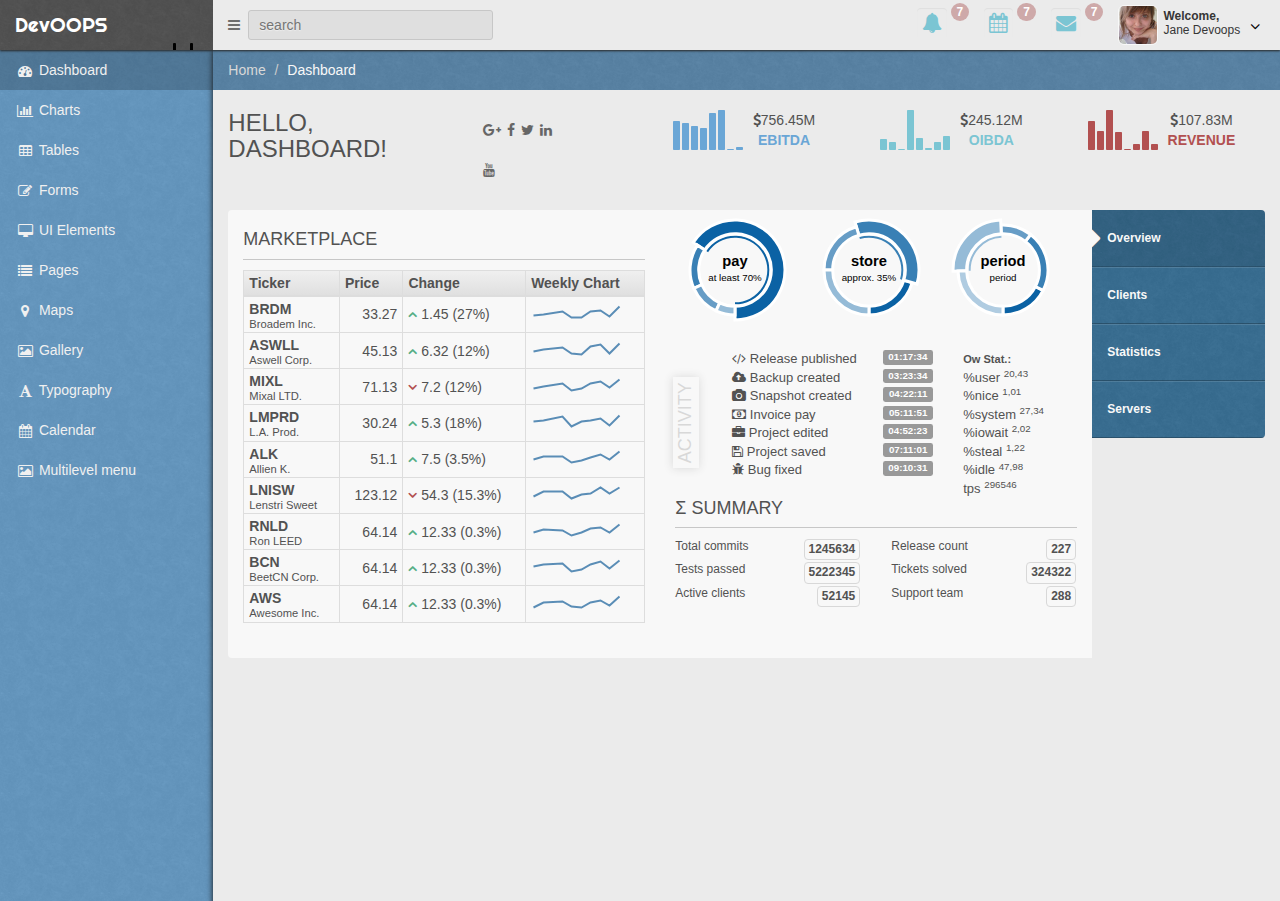
==== deal/WebContent/bootstrap/index.html @ 45a313b8 "일단 가져온 탬플릿" ====
<!DOCTYPE html>
<html lang="en">
	<head>
		<meta charset="utf-8">
		<title>DevOOPS</title>
		<meta name="description" content="description">
		<meta name="author" content="DevOOPS">
		<meta name="viewport" content="width=device-width, initial-scale=1">
		<link href="plugins/bootstrap/bootstrap.css" rel="stylesheet">
		<link href="plugins/jquery-ui/jquery-ui.min.css" rel="stylesheet">
		<link href="http://netdna.bootstrapcdn.com/font-awesome/4.0.3/css/font-awesome.css" rel="stylesheet">
		<link href='http://fonts.googleapis.com/css?family=Righteous' rel='stylesheet' type='text/css'>
		<link href="plugins/fancybox/jquery.fancybox.css" rel="stylesheet">
		<link href="plugins/fullcalendar/fullcalendar.css" rel="stylesheet">
		<link href="plugins/xcharts/xcharts.min.css" rel="stylesheet">
		<link href="plugins/select2/select2.css" rel="stylesheet">
		<link href="css/style.css" rel="stylesheet">
		<!-- HTML5 shim and Respond.js IE8 support of HTML5 elements and media queries -->
		<!--[if lt IE 9]>
				<script src="http://getbootstrap.com/docs-assets/js/html5shiv.js"></script>
				<script src="http://getbootstrap.com/docs-assets/js/respond.min.js"></script>
		<![endif]-->
	</head>
<body>
<!--Start Header-->
<div id="screensaver">
	<canvas id="canvas"></canvas>
	<i class="fa fa-lock" id="screen_unlock"></i>
</div>
<div id="modalbox">
	<div class="devoops-modal">
		<div class="devoops-modal-header">
			<div class="modal-header-name">
				<span>Basic table</span>
			</div>
			<div class="box-icons">
				<a class="close-link">
					<i class="fa fa-times"></i>
				</a>
			</div>
		</div>
		<div class="devoops-modal-inner">
		</div>
		<div class="devoops-modal-bottom">
		</div>
	</div>
</div>
<header class="navbar">
	<div class="container-fluid expanded-panel">
		<div class="row">
			<div id="logo" class="col-xs-12 col-sm-2">
				<a href="index.html">DevOOPS</a>
			</div>
			<div id="top-panel" class="col-xs-12 col-sm-10">
				<div class="row">
					<div class="col-xs-8 col-sm-4">
						<a href="#" class="show-sidebar">
						  <i class="fa fa-bars"></i>
						</a>
						<div id="search">
							<input type="text" placeholder="search"/>
							<i class="fa fa-search"></i>
						</div>
					</div>
					<div class="col-xs-4 col-sm-8 top-panel-right">
						<ul class="nav navbar-nav pull-right panel-menu">
							<li class="hidden-xs">
								<a href="index.html" class="modal-link">
									<i class="fa fa-bell"></i>
									<span class="badge">7</span>
								</a>
							</li>
							<li class="hidden-xs">
								<a class="ajax-link" href="ajax/calendar.html">
									<i class="fa fa-calendar"></i>
									<span class="badge">7</span>
								</a>
							</li>
							<li class="hidden-xs">
								<a href="ajax/page_messages.html" class="ajax-link">
									<i class="fa fa-envelope"></i>
									<span class="badge">7</span>
								</a>
							</li>
							<li class="dropdown">
								<a href="#" class="dropdown-toggle account" data-toggle="dropdown">
									<div class="avatar">
										<img src="img/avatar.jpg" class="img-rounded" alt="avatar" />
									</div>
									<i class="fa fa-angle-down pull-right"></i>
									<div class="user-mini pull-right">
										<span class="welcome">Welcome,</span>
										<span>Jane Devoops</span>
									</div>
								</a>
								<ul class="dropdown-menu">
									<li>
										<a href="#">
											<i class="fa fa-user"></i>
											<span>Profile</span>
										</a>
									</li>
									<li>
										<a href="ajax/page_messages.html" class="ajax-link">
											<i class="fa fa-envelope"></i>
											<span>Messages</span>
										</a>
									</li>
									<li>
										<a href="ajax/gallery_simple.html" class="ajax-link">
											<i class="fa fa-picture-o"></i>
											<span>Albums</span>
										</a>
									</li>
									<li>
										<a href="ajax/calendar.html" class="ajax-link">
											<i class="fa fa-tasks"></i>
											<span>Tasks</span>
										</a>
									</li>
									<li>
										<a href="#">
											<i class="fa fa-cog"></i>
											<span>Settings</span>
										</a>
									</li>
									<li>
										<a href="#">
											<i class="fa fa-power-off"></i>
											<span>Logout</span>
										</a>
									</li>
								</ul>
							</li>
						</ul>
					</div>
				</div>
			</div>
		</div>
	</div>
</header>
<!--End Header-->
<!--Start Container-->
<div id="main" class="container-fluid">
	<div class="row">
		<div id="sidebar-left" class="col-xs-2 col-sm-2">
			<ul class="nav main-menu">
				<li>
					<a href="ajax/dashboard.html" class="active ajax-link">
						<i class="fa fa-dashboard"></i>
						<span class="hidden-xs">Dashboard</span>
					</a>
				</li>
				<li class="dropdown">
					<a href="#" class="dropdown-toggle">
						<i class="fa fa-bar-chart-o"></i>
						<span class="hidden-xs">Charts</span>
					</a>
					<ul class="dropdown-menu">
						<li><a class="ajax-link" href="ajax/charts_xcharts.html">xCharts</a></li>
						<li><a class="ajax-link" href="ajax/charts_flot.html">Flot Charts</a></li>
						<li><a class="ajax-link" href="ajax/charts_google.html">Google Charts</a></li>
						<li><a class="ajax-link" href="ajax/charts_morris.html">Morris Charts</a></li>
						<li><a class="ajax-link" href="ajax/charts_coindesk.html">CoinDesk realtime</a></li>
					</ul>
				</li>
				<li class="dropdown">
					<a href="#" class="dropdown-toggle">
						<i class="fa fa-table"></i>
						 <span class="hidden-xs">Tables</span>
					</a>
					<ul class="dropdown-menu">
						<li><a class="ajax-link" href="ajax/tables_simple.html">Simple Tables</a></li>
						<li><a class="ajax-link" href="ajax/tables_datatables.html">Data Tables</a></li>
						<li><a class="ajax-link" href="ajax/tables_beauty.html">Beauty Tables</a></li>
					</ul>
				</li>
				<li class="dropdown">
					<a href="#" class="dropdown-toggle">
						<i class="fa fa-pencil-square-o"></i>
						 <span class="hidden-xs">Forms</span>
					</a>
					<ul class="dropdown-menu">
						<li><a class="ajax-link" href="ajax/forms_elements.html">Elements</a></li>
						<li><a class="ajax-link" href="ajax/forms_layouts.html">Layouts</a></li>
						<li><a class="ajax-link" href="ajax/forms_file_uploader.html">File Uploader</a></li>
					</ul>
				</li>
				<li class="dropdown">
					<a href="#" class="dropdown-toggle">
						<i class="fa fa-desktop"></i>
						 <span class="hidden-xs">UI Elements</span>
					</a>
					<ul class="dropdown-menu">
						<li><a class="ajax-link" href="ajax/ui_grid.html">Grid</a></li>
						<li><a class="ajax-link" href="ajax/ui_buttons.html">Buttons</a></li>
						<li><a class="ajax-link" href="ajax/ui_progressbars.html">Progress Bars</a></li>
						<li><a class="ajax-link" href="ajax/ui_jquery-ui.html">Jquery UI</a></li>
						<li><a class="ajax-link" href="ajax/ui_icons.html">Icons</a></li>
					</ul>
				</li>
				<li class="dropdown">
					<a href="#" class="dropdown-toggle">
						<i class="fa fa-list"></i>
						 <span class="hidden-xs">Pages</span>
					</a>
					<ul class="dropdown-menu">
						<li><a href="ajax/page_login.html">Login</a></li>
						<li><a href="ajax/page_register.html">Register</a></li>
						<li><a id="locked-screen" class="submenu" href="ajax/page_locked.html">Locked Screen</a></li>
						<li><a class="ajax-link" href="ajax/page_contacts.html">Contacts</a></li>
						<li><a class="ajax-link" href="ajax/page_feed.html">Feed</a></li>
						<li><a class="ajax-link add-full" href="ajax/page_messages.html">Messages</a></li>
						<li><a class="ajax-link" href="ajax/page_pricing.html">Pricing</a></li>
						<li><a class="ajax-link" href="ajax/page_invoice.html">Invoice</a></li>
						<li><a class="ajax-link" href="ajax/page_search.html">Search Results</a></li>
						<li><a class="ajax-link" href="ajax/page_404.html">Error 404</a></li>
						<li><a href="ajax/page_500.html">Error 500</a></li>
					</ul>
				</li>
				<li class="dropdown">
					<a href="#" class="dropdown-toggle">
						<i class="fa fa-map-marker"></i>
						<span class="hidden-xs">Maps</span>
					</a>
					<ul class="dropdown-menu">
						<li><a class="ajax-link" href="ajax/maps.html">OpenStreetMap</a></li>
						<li><a class="ajax-link" href="ajax/map_fullscreen.html">Fullscreen map</a></li>
					</ul>
				</li>
				<li class="dropdown">
					<a href="#" class="dropdown-toggle">
						<i class="fa fa-picture-o"></i>
						 <span class="hidden-xs">Gallery</span>
					</a>
					<ul class="dropdown-menu">
						<li><a class="ajax-link" href="ajax/gallery_simple.html">Simple Gallery</a></li>
						<li><a class="ajax-link" href="ajax/gallery_flickr.html">Flickr Gallery</a></li>
					</ul>
				</li>
				<li>
					 <a class="ajax-link" href="ajax/typography.html">
						 <i class="fa fa-font"></i>
						 <span class="hidden-xs">Typography</span>
					</a>
				</li>
				 <li>
					<a class="ajax-link" href="ajax/calendar.html">
						 <i class="fa fa-calendar"></i>
						 <span class="hidden-xs">Calendar</span>
					</a>
				 </li>
				<li class="dropdown">
					<a href="#" class="dropdown-toggle">
						<i class="fa fa-picture-o"></i>
						 <span class="hidden-xs">Multilevel menu</span>
					</a>
					<ul class="dropdown-menu">
						<li><a href="#">First level menu</a></li>
						<li><a href="#">First level menu</a></li>
						<li class="dropdown">
							<a href="#" class="dropdown-toggle">
								<i class="fa fa-plus-square"></i>
								<span class="hidden-xs">Second level menu group</span>
							</a>
							<ul class="dropdown-menu">
								<li><a href="#">Second level menu</a></li>
								<li><a href="#">Second level menu</a></li>
								<li class="dropdown">
									<a href="#" class="dropdown-toggle">
										<i class="fa fa-plus-square"></i>
										<span class="hidden-xs">Three level menu group</span>
									</a>
									<ul class="dropdown-menu">
										<li><a href="#">Three level menu</a></li>
										<li><a href="#">Three level menu</a></li>
										<li class="dropdown">
											<a href="#" class="dropdown-toggle">
												<i class="fa fa-plus-square"></i>
												<span class="hidden-xs">Four level menu group</span>
											</a>
											<ul class="dropdown-menu">
												<li><a href="#">Four level menu</a></li>
												<li><a href="#">Four level menu</a></li>
												<li class="dropdown">
													<a href="#" class="dropdown-toggle">
														<i class="fa fa-plus-square"></i>
														<span class="hidden-xs">Five level menu group</span>
													</a>
													<ul class="dropdown-menu">
														<li><a href="#">Five level menu</a></li>
														<li><a href="#">Five level menu</a></li>
														<li class="dropdown">
															<a href="#" class="dropdown-toggle">
																<i class="fa fa-plus-square"></i>
																<span class="hidden-xs">Six level menu group</span>
															</a>
															<ul class="dropdown-menu">
																<li><a href="#">Six level menu</a></li>
																<li><a href="#">Six level menu</a></li>
															</ul>
														</li>
													</ul>
												</li>
											</ul>
										</li>
										<li><a href="#">Three level menu</a></li>
									</ul>
								</li>
							</ul>
						</li>
					</ul>
				</li>
			</ul>
		</div>
		<!--Start Content-->
		<div id="content" class="col-xs-12 col-sm-10">
			<div class="preloader">
				<img src="img/devoops_getdata.gif" class="devoops-getdata" alt="preloader"/>
			</div>
			<div id="ajax-content"></div>
		</div>
		<!--End Content-->
	</div>
</div>
<!--End Container-->
<!-- jQuery (necessary for Bootstrap's JavaScript plugins) -->
<!--<script src="http://code.jquery.com/jquery.js"></script>-->
<script src="plugins/jquery/jquery-2.1.0.min.js"></script>
<script src="plugins/jquery-ui/jquery-ui.min.js"></script>
<!-- Include all compiled plugins (below), or include individual files as needed -->
<script src="plugins/bootstrap/bootstrap.min.js"></script>
<script src="plugins/justified-gallery/jquery.justifiedgallery.min.js"></script>
<script src="plugins/tinymce/tinymce.min.js"></script>
<script src="plugins/tinymce/jquery.tinymce.min.js"></script>
<!-- All functions for this theme + document.ready processing -->
<script src="js/devoops.js"></script>
</body>
</html>
---- deal/WebContent/bootstrap/plugins/fullcalendar/fullcalendar.css ----
/*!
 * FullCalendar v2.0.0-beta2 Stylesheet
 * Docs & License: http://arshaw.com/fullcalendar/
 * (c) 2013 Adam Shaw
 */


.fc {
	direction: ltr;
	text-align: left;
	}
	
.fc table {
	border-collapse: collapse;
	border-spacing: 0;
	}
	
html .fc,
.fc table {
	font-size: 1em;
	}
	
.fc td,
.fc th {
	padding: 0;
	vertical-align: top;
	}



/* Header
------------------------------------------------------------------------*/

.fc-header td {
	white-space: nowrap;
	}

.fc-header-left {
	width: 25%;
	text-align: left;
	}
	
.fc-header-center {
	text-align: center;
	}
	
.fc-header-right {
	width: 25%;
	text-align: right;
	}
	
.fc-header-title {
	display: inline-block;
	vertical-align: top;
	}
	
.fc-header-title h2 {
	margin-top: 0;
	white-space: nowrap;
	}
	
.fc .fc-header-space {
	padding-left: 10px;
	}
	
.fc-header .fc-button {
	margin-bottom: 1em;
	vertical-align: top;
	}
	
/* buttons edges butting together */

.fc-header .fc-button {
	margin-right: -1px;
	}
	
.fc-header .fc-corner-right,  /* non-theme */
.fc-header .ui-corner-right { /* theme */
	margin-right: 0; /* back to normal */
	}
	
/* button layering (for border precedence) */
	
.fc-header .fc-state-hover,
.fc-header .ui-state-hover {
	z-index: 2;
	}
	
.fc-header .fc-state-down {
	z-index: 3;
	}

.fc-header .fc-state-active,
.fc-header .ui-state-active {
	z-index: 4;
	}
	
	
	
/* Content
------------------------------------------------------------------------*/
	
.fc-content {
	position: relative;
	z-index: 1; /* scopes all other z-index's to be inside this container */
	clear: both;
	zoom: 1; /* for IE7, gives accurate coordinates for [un]freezeContentHeight */
	}
	
.fc-view {
	position: relative;
	width: 100%;
	overflow: hidden;
	}
	
	

/* Cell Styles
------------------------------------------------------------------------*/

.fc-widget-header,    /* <th>, usually */
.fc-widget-content {  /* <td>, usually */
	border: 1px solid #ddd;
	}
	
.fc-state-highlight { /* <td> today cell */ /* TODO: add .fc-today to <th> */
	background: #fcf8e3;
	}
	
.fc-cell-overlay { /* semi-transparent rectangle while dragging */
	background: #bce8f1;
	opacity: .3;
	filter: alpha(opacity=30); /* for IE */
	}
	


/* Buttons
------------------------------------------------------------------------*/

.fc-button {
	position: relative;
	display: inline-block;
	padding: 0 .6em;
	overflow: hidden;
	height: 1.9em;
	line-height: 1.9em;
	white-space: nowrap;
	cursor: pointer;
	}
	
.fc-state-default { /* non-theme */
	border: 1px solid;
	}

.fc-state-default.fc-corner-left { /* non-theme */
	border-top-left-radius: 4px;
	border-bottom-left-radius: 4px;
	}

.fc-state-default.fc-corner-right { /* non-theme */
	border-top-right-radius: 4px;
	border-bottom-right-radius: 4px;
	}

/*
	Our default prev/next buttons use HTML entities like &lsaquo; &rsaquo; &laquo; &raquo;
	and we'll try to make them look good cross-browser.
*/

.fc-button .fc-icon {
	margin: 0 .1em;
	font-size: 2em;
	font-family: "Courier New", Courier, monospace;
	vertical-align: baseline; /* for IE7 */
	}

.fc-icon-left-single-arrow:after {
	content: "\02039";
	font-weight: bold;
	}

.fc-icon-right-single-arrow:after {
	content: "\0203A";
	font-weight: bold;
	}

.fc-icon-left-double-arrow:after {
	content: "\000AB";
	}

.fc-icon-right-double-arrow:after {
	content: "\000BB";
	}
	
/* icon (for jquery ui) */

.fc-button .ui-icon {
	position: relative;
	top: 50%;
	float: left;
	margin-top: -8px; /* we know jqui icons are always 16px tall */
	}
	
/*
  button states
  borrowed from twitter bootstrap (http://twitter.github.com/bootstrap/)
*/

.fc-state-default {
	background-color: #f5f5f5;
	background-image: -moz-linear-gradient(top, #ffffff, #e6e6e6);
	background-image: -webkit-gradient(linear, 0 0, 0 100%, from(#ffffff), to(#e6e6e6));
	background-image: -webkit-linear-gradient(top, #ffffff, #e6e6e6);
	background-image: -o-linear-gradient(top, #ffffff, #e6e6e6);
	background-image: linear-gradient(to bottom, #ffffff, #e6e6e6);
	background-repeat: repeat-x;
	border-color: #e6e6e6 #e6e6e6 #bfbfbf;
	border-color: rgba(0, 0, 0, 0.1) rgba(0, 0, 0, 0.1) rgba(0, 0, 0, 0.25);
	color: #333;
	text-shadow: 0 1px 1px rgba(255, 255, 255, 0.75);
	box-shadow: inset 0 1px 0 rgba(255, 255, 255, 0.2), 0 1px 2px rgba(0, 0, 0, 0.05);
	}

.fc-state-hover,
.fc-state-down,
.fc-state-active,
.fc-state-disabled {
	color: #333333;
	background-color: #e6e6e6;
	}

.fc-state-hover {
	color: #333333;
	text-decoration: none;
	background-position: 0 -15px;
	-webkit-transition: background-position 0.1s linear;
	   -moz-transition: background-position 0.1s linear;
	     -o-transition: background-position 0.1s linear;
	        transition: background-position 0.1s linear;
	}

.fc-state-down,
.fc-state-active {
	background-color: #cccccc;
	background-image: none;
	outline: 0;
	box-shadow: inset 0 2px 4px rgba(0, 0, 0, 0.15), 0 1px 2px rgba(0, 0, 0, 0.05);
	}

.fc-state-disabled {
	cursor: default;
	background-image: none;
	opacity: 0.65;
	filter: alpha(opacity=65);
	box-shadow: none;
	}

	

/* Global Event Styles
------------------------------------------------------------------------*/

.fc-event-container > * {
	z-index: 8;
	}

.fc-event-container > .ui-draggable-dragging,
.fc-event-container > .ui-resizable-resizing {
	z-index: 9;
	}
	 
.fc-event {
	border: 1px solid #3a87ad; /* default BORDER color */
	background-color: #3a87ad; /* default BACKGROUND color */
	color: #fff;               /* default TEXT color */
	font-size: .85em;
	cursor: default;
	}

a.fc-event {
	text-decoration: none;
	}
	
a.fc-event,
.fc-event-draggable {
	cursor: pointer;
	}
	
.fc-rtl .fc-event {
	text-align: right;
	}

.fc-event-inner {
	width: 100%;
	height: 100%;
	overflow: hidden;
	}
	
.fc-event-time,
.fc-event-title {
	padding: 0 1px;
	}
	
.fc .ui-resizable-handle {
	display: block;
	position: absolute;
	z-index: 99999;
	overflow: hidden; /* hacky spaces (IE6/7) */
	font-size: 300%;  /* */
	line-height: 50%; /* */
	}
	
	
	
/* Horizontal Events
------------------------------------------------------------------------*/

.fc-event-hori {
	border-width: 1px 0;
	margin-bottom: 1px;
	}

.fc-ltr .fc-event-hori.fc-event-start,
.fc-rtl .fc-event-hori.fc-event-end {
	border-left-width: 1px;
	border-top-left-radius: 3px;
	border-bottom-left-radius: 3px;
	}

.fc-ltr .fc-event-hori.fc-event-end,
.fc-rtl .fc-event-hori.fc-event-start {
	border-right-width: 1px;
	border-top-right-radius: 3px;
	border-bottom-right-radius: 3px;
	}
	
/* resizable */
	
.fc-event-hori .ui-resizable-e {
	top: 0           !important; /* importants override pre jquery ui 1.7 styles */
	right: -3px      !important;
	width: 7px       !important;
	height: 100%     !important;
	cursor: e-resize;
	}
	
.fc-event-hori .ui-resizable-w {
	top: 0           !important;
	left: -3px       !important;
	width: 7px       !important;
	height: 100%     !important;
	cursor: w-resize;
	}
	
.fc-event-hori .ui-resizable-handle {
	_padding-bottom: 14px; /* IE6 had 0 height */
	}
	
	
	
/* Reusable Separate-border Table
------------------------------------------------------------*/

table.fc-border-separate {
	border-collapse: separate;
	}
	
.fc-border-separate th,
.fc-border-separate td {
	border-width: 1px 0 0 1px;
	}
	
.fc-border-separate th.fc-last,
.fc-border-separate td.fc-last {
	border-right-width: 1px;
	}
	
.fc-border-separate tr.fc-last th,
.fc-border-separate tr.fc-last td {
	border-bottom-width: 1px;
	}
	
.fc-border-separate tbody tr.fc-first td,
.fc-border-separate tbody tr.fc-first th {
	border-top-width: 0;
	}
	
	

/* Month View, Basic Week View, Basic Day View
------------------------------------------------------------------------*/

.fc-grid th {
	text-align: center;
	}

.fc .fc-week-number {
	width: 22px;
	text-align: center;
	}

.fc .fc-week-number div {
	padding: 0 2px;
	}
	
.fc-grid .fc-day-number {
	float: right;
	padding: 0 2px;
	}
	
.fc-grid .fc-other-month .fc-day-number {
	opacity: 0.3;
	filter: alpha(opacity=30); /* for IE */
	/* opacity with small font can sometimes look too faded
	   might want to set the 'color' property instead
	   making day-numbers bold also fixes the problem */
	}
	
.fc-grid .fc-day-content {
	clear: both;
	padding: 2px 2px 1px; /* distance between events and day edges */
	}
	
/* event styles */
	
.fc-grid .fc-event-time {
	font-weight: bold;
	}
	
/* right-to-left */
	
.fc-rtl .fc-grid .fc-day-number {
	float: left;
	}
	
.fc-rtl .fc-grid .fc-event-time {
	float: right;
	}
	
	

/* Agenda Week View, Agenda Day View
------------------------------------------------------------------------*/

.fc-agenda table {
	border-collapse: separate;
	}
	
.fc-agenda-days th {
	text-align: center;
	}
	
.fc-agenda .fc-agenda-axis {
	width: 50px;
	padding: 0 4px;
	vertical-align: middle;
	text-align: right;
	font-weight: normal;
	}

.fc-agenda-slots .fc-agenda-axis {
	white-space: nowrap;
	}

.fc-agenda .fc-week-number {
	font-weight: bold;
	}
	
.fc-agenda .fc-day-content {
	padding: 2px 2px 1px;
	}
	
/* make axis border take precedence */
	
.fc-agenda-days .fc-agenda-axis {
	border-right-width: 1px;
	}
	
.fc-agenda-days .fc-col0 {
	border-left-width: 0;
	}
	
/* all-day area */
	
.fc-agenda-allday th {
	border-width: 0 1px;
	}
	
.fc-agenda-allday .fc-day-content {
	min-height: 34px; /* TODO: doesnt work well in quirksmode */
	_height: 34px;
	}
	
/* divider (between all-day and slots) */
	
.fc-agenda-divider-inner {
	height: 2px;
	overflow: hidden;
	}
	
.fc-widget-header .fc-agenda-divider-inner {
	background: #eee;
	}
	
/* slot rows */
	
.fc-agenda-slots th {
	border-width: 1px 1px 0;
	}
	
.fc-agenda-slots td {
	border-width: 1px 0 0;
	background: none;
	}
	
.fc-agenda-slots td div {
	height: 20px;
	}
	
.fc-agenda-slots tr.fc-slot0 th,
.fc-agenda-slots tr.fc-slot0 td {
	border-top-width: 0;
	}

.fc-agenda-slots tr.fc-minor th,
.fc-agenda-slots tr.fc-minor td {
	border-top-style: dotted;
	}
	
.fc-agenda-slots tr.fc-minor th.ui-widget-header {
	*border-top-style: solid; /* doesn't work with background in IE6/7 */
	}
	


/* Vertical Events
------------------------------------------------------------------------*/

.fc-event-vert {
	border-width: 0 1px;
	}

.fc-event-vert.fc-event-start {
	border-top-width: 1px;
	border-top-left-radius: 3px;
	border-top-right-radius: 3px;
	}

.fc-event-vert.fc-event-end {
	border-bottom-width: 1px;
	border-bottom-left-radius: 3px;
	border-bottom-right-radius: 3px;
	}
	
.fc-event-vert .fc-event-time {
	white-space: nowrap;
	font-size: 10px;
	}

.fc-event-vert .fc-event-inner {
	position: relative;
	z-index: 2;
	}
	
.fc-event-vert .fc-event-bg { /* makes the event lighter w/ a semi-transparent overlay  */
	position: absolute;
	z-index: 1;
	top: 0;
	left: 0;
	width: 100%;
	height: 100%;
	background: #fff;
	opacity: .25;
	filter: alpha(opacity=25);
	}
	
.fc .ui-draggable-dragging .fc-event-bg, /* TODO: something nicer like .fc-opacity */
.fc-select-helper .fc-event-bg {
	display: none\9; /* for IE6/7/8. nested opacity filters while dragging don't work */
	}
	
/* resizable */
	
.fc-event-vert .ui-resizable-s {
	bottom: 0        !important; /* importants override pre jquery ui 1.7 styles */
	width: 100%      !important;
	height: 8px      !important;
	overflow: hidden !important;
	line-height: 8px !important;
	font-size: 11px  !important;
	font-family: monospace;
	text-align: center;
	cursor: s-resize;
	}
	
.fc-agenda .ui-resizable-resizing { /* TODO: better selector */
	_overflow: hidden;
	}
---- deal/WebContent/bootstrap/plugins/xcharts/xcharts.min.css ----
.xchart .line{stroke-width:3px;fill:none}.xchart .fill{stroke-width:0}.xchart circle{stroke:#FFF;stroke-width:3px}.xchart .axis .domain{fill:none}.xchart .axis .tick line{stroke:#EEE;stroke-width:1px}.xchart .axis text{font-family:Helvetica,Arial,Verdana,sans-serif;fill:#666;font-size:12px}.xchart .color0 .line{stroke:#3880aa}.xchart .color0 .line .fill{pointer-events:none}.xchart .color0 rect,.xchart .color0 circle{fill:#3880aa}.xchart .color0 .fill{fill:rgba(56,128,170,0.1)}.xchart .color0.comp .line{stroke:#89bbd8}.xchart .color0.comp rect{fill:#89bbd8}.xchart .color0.comp .fill{display:none}.xchart .color0.comp circle,.xchart .color0.comp .pointer{fill:#89bbd8}.xchart .color1 .line{stroke:#4da944}.xchart .color1 .line .fill{pointer-events:none}.xchart .color1 rect,.xchart .color1 circle{fill:#4da944}.xchart .color1 .fill{fill:rgba(77,169,68,0.1)}.xchart .color1.comp .line{stroke:#9dd597}.xchart .color1.comp rect{fill:#9dd597}.xchart .color1.comp .fill{display:none}.xchart .color1.comp circle,.xchart .color1.comp .pointer{fill:#9dd597}.xchart .color2 .line{stroke:#f26522}.xchart .color2 .line .fill{pointer-events:none}.xchart .color2 rect,.xchart .color2 circle{fill:#f26522}.xchart .color2 .fill{fill:rgba(242,101,34,0.1)}.xchart .color2.comp .line{stroke:#f9b99a}.xchart .color2.comp rect{fill:#f9b99a}.xchart .color2.comp .fill{display:none}.xchart .color2.comp circle,.xchart .color2.comp .pointer{fill:#f9b99a}.xchart .color3 .line{stroke:#c6080d}.xchart .color3 .line .fill{pointer-events:none}.xchart .color3 rect,.xchart .color3 circle{fill:#c6080d}.xchart .color3 .fill{fill:rgba(198,8,13,0.1)}.xchart .color3.comp .line{stroke:#f8555a}.xchart .color3.comp rect{fill:#f8555a}.xchart .color3.comp .fill{display:none}.xchart .color3.comp circle,.xchart .color3.comp .pointer{fill:#f8555a}.xchart .color4 .line{stroke:#672d8b}.xchart .color4 .line .fill{pointer-events:none}.xchart .color4 rect,.xchart .color4 circle{fill:#672d8b}.xchart .color4 .fill{fill:rgba(103,45,139,0.1)}.xchart .color4.comp .line{stroke:#a869ce}.xchart .color4.comp rect{fill:#a869ce}.xchart .color4.comp .fill{display:none}.xchart .color4.comp circle,.xchart .color4.comp .pointer{fill:#a869ce}.xchart .color5 .line{stroke:#ce1797}.xchart .color5 .line .fill{pointer-events:none}.xchart .color5 rect,.xchart .color5 circle{fill:#ce1797}.xchart .color5 .fill{fill:rgba(206,23,151,0.1)}.xchart .color5.comp .line{stroke:#f075cb}.xchart .color5.comp rect{fill:#f075cb}.xchart .color5.comp .fill{display:none}.xchart .color5.comp circle,.xchart .color5.comp .pointer{fill:#f075cb}.xchart .color6 .line{stroke:#d9ce00}.xchart .color6 .line .fill{pointer-events:none}.xchart .color6 rect,.xchart .color6 circle{fill:#d9ce00}.xchart .color6 .fill{fill:rgba(217,206,0,0.1)}.xchart .color6.comp .line{stroke:#fff75a}.xchart .color6.comp rect{fill:#fff75a}.xchart .color6.comp .fill{display:none}.xchart .color6.comp circle,.xchart .color6.comp .pointer{fill:#fff75a}.xchart .color7 .line{stroke:#754c24}.xchart .color7 .line .fill{pointer-events:none}.xchart .color7 rect,.xchart .color7 circle{fill:#754c24}.xchart .color7 .fill{fill:rgba(117,76,36,0.1)}.xchart .color7.comp .line{stroke:#c98c50}.xchart .color7.comp rect{fill:#c98c50}.xchart .color7.comp .fill{display:none}.xchart .color7.comp circle,.xchart .color7.comp .pointer{fill:#c98c50}.xchart .color8 .line{stroke:#2eb9b4}.xchart .color8 .line .fill{pointer-events:none}.xchart .color8 rect,.xchart .color8 circle{fill:#2eb9b4}.xchart .color8 .fill{fill:rgba(46,185,180,0.1)}.xchart .color8.comp .line{stroke:#86e1de}.xchart .color8.comp rect{fill:#86e1de}.xchart .color8.comp .fill{display:none}.xchart .color8.comp circle,.xchart .color8.comp .pointer{fill:#86e1de}.xchart .color9 .line{stroke:#0e2e42}.xchart .color9 .line .fill{pointer-events:none}.xchart .color9 rect,.xchart .color9 circle{fill:#0e2e42}.xchart .color9 .fill{fill:rgba(14,46,66,0.1)}.xchart .color9.comp .line{stroke:#2477ab}.xchart .color9.comp rect{fill:#2477ab}.xchart .color9.comp .fill{display:none}.xchart .color9.comp circle,.xchart .color9.comp .pointer{fill:#2477ab}
---- deal/WebContent/bootstrap/plugins/select2/select2.css ----
/*
Version: 3.4.5 Timestamp: Mon Nov  4 08:22:42 PST 2013
*/
.select2-container {
    margin: 0;
    position: relative;
    display: inline-block;
    /* inline-block for ie7 */
    zoom: 1;
    *display: inline;
    vertical-align: middle;
}

.select2-container,
.select2-drop,
.select2-search,
.select2-search input {
  /*
    Force border-box so that % widths fit the parent
    container without overlap because of margin/padding.

    More Info : http://www.quirksmode.org/css/box.html
  */
  -webkit-box-sizing: border-box; /* webkit */
     -moz-box-sizing: border-box; /* firefox */
          box-sizing: border-box; /* css3 */
}

.select2-container .select2-choice {
    display: block;
    height: 26px;
    padding: 0 0 0 8px;
    overflow: hidden;
    position: relative;

    border: 1px solid #aaa;
    white-space: nowrap;
    line-height: 26px;
    color: #444;
    text-decoration: none;

    border-radius: 4px;

    background-clip: padding-box;

    -webkit-touch-callout: none;
      -webkit-user-select: none;
         -moz-user-select: none;
          -ms-user-select: none;
              user-select: none;

    background-color: #fff;
    background-image: -webkit-gradient(linear, left bottom, left top, color-stop(0, #eee), color-stop(0.5, #fff));
    background-image: -webkit-linear-gradient(center bottom, #eee 0%, #fff 50%);
    background-image: -moz-linear-gradient(center bottom, #eee 0%, #fff 50%);
    filter: progid:DXImageTransform.Microsoft.gradient(startColorstr = '#ffffff', endColorstr = '#eeeeee', GradientType = 0);
    background-image: linear-gradient(top, #fff 0%, #eee 50%);
}

.select2-container.select2-drop-above .select2-choice {
    border-bottom-color: #aaa;

    border-radius: 0 0 4px 4px;

    background-image: -webkit-gradient(linear, left bottom, left top, color-stop(0, #eee), color-stop(0.9, #fff));
    background-image: -webkit-linear-gradient(center bottom, #eee 0%, #fff 90%);
    background-image: -moz-linear-gradient(center bottom, #eee 0%, #fff 90%);
    filter: progid:DXImageTransform.Microsoft.gradient(startColorstr='#ffffff', endColorstr='#eeeeee', GradientType=0);
    background-image: linear-gradient(top, #eee 0%, #fff 90%);
}

.select2-container.select2-allowclear .select2-choice .select2-chosen {
    margin-right: 42px;
}

.select2-container .select2-choice > .select2-chosen {
    margin-right: 26px;
    display: block;
    overflow: hidden;

    white-space: nowrap;

    text-overflow: ellipsis;
}

.select2-container .select2-choice abbr {
    display: none;
    width: 12px;
    height: 12px;
    position: absolute;
    right: 24px;
    top: 8px;

    font-size: 1px;
    text-decoration: none;

    border: 0;
    background: url('select2.png') right top no-repeat;
    cursor: pointer;
    outline: 0;
}

.select2-container.select2-allowclear .select2-choice abbr {
    display: inline-block;
}

.select2-container .select2-choice abbr:hover {
    background-position: right -11px;
    cursor: pointer;
}

.select2-drop-mask {
    border: 0;
    margin: 0;
    padding: 0;
    position: fixed;
    left: 0;
    top: 0;
    min-height: 100%;
    min-width: 100%;
    height: auto;
    width: auto;
    opacity: 0;
    z-index: 9998;
    /* styles required for IE to work */
    background-color: #fff;
    filter: alpha(opacity=0);
}

.select2-drop {
    width: 100%;
    margin-top: -1px;
    position: absolute;
    z-index: 9999;
    top: 100%;

    background: #fff;
    color: #000;
    border: 1px solid #aaa;
    border-top: 0;

    border-radius: 0 0 4px 4px;

    -webkit-box-shadow: 0 4px 5px rgba(0, 0, 0, .15);
            box-shadow: 0 4px 5px rgba(0, 0, 0, .15);
}

.select2-drop-auto-width {
    border-top: 1px solid #aaa;
    width: auto;
}

.select2-drop-auto-width .select2-search {
    padding-top: 4px;
}

.select2-drop.select2-drop-above {
    margin-top: 1px;
    border-top: 1px solid #aaa;
    border-bottom: 0;

    border-radius: 4px 4px 0 0;

    -webkit-box-shadow: 0 -4px 5px rgba(0, 0, 0, .15);
            box-shadow: 0 -4px 5px rgba(0, 0, 0, .15);
}

.select2-drop-active {
    border: 1px solid #5897fb;
    border-top: none;
}

.select2-drop.select2-drop-above.select2-drop-active {
    border-top: 1px solid #5897fb;
}

.select2-container .select2-choice .select2-arrow {
    display: inline-block;
    width: 18px;
    height: 100%;
    position: absolute;
    right: 0;
    top: 0;

    border-left: 1px solid #aaa;
    border-radius: 0 4px 4px 0;

    background-clip: padding-box;

    background: #ccc;
    background-image: -webkit-gradient(linear, left bottom, left top, color-stop(0, #ccc), color-stop(0.6, #eee));
    background-image: -webkit-linear-gradient(center bottom, #ccc 0%, #eee 60%);
    background-image: -moz-linear-gradient(center bottom, #ccc 0%, #eee 60%);
    filter: progid:DXImageTransform.Microsoft.gradient(startColorstr = '#eeeeee', endColorstr = '#cccccc', GradientType = 0);
    background-image: linear-gradient(top, #ccc 0%, #eee 60%);
}

.select2-container .select2-choice .select2-arrow b {
    display: block;
    width: 100%;
    height: 100%;
    background: url('select2.png') no-repeat 0 1px;
}

.select2-search {
    display: inline-block;
    width: 100%;
    min-height: 26px;
    margin: 0;
    padding-left: 4px;
    padding-right: 4px;

    position: relative;
    z-index: 10000;

    white-space: nowrap;
}

.select2-search input {
    width: 100%;
    height: auto !important;
    min-height: 26px;
    padding: 4px 20px 4px 5px;
    margin: 0;

    outline: 0;
    font-family: sans-serif;
    font-size: 1em;

    border: 1px solid #aaa;
    border-radius: 0;

    -webkit-box-shadow: none;
            box-shadow: none;

    background: #fff url('select2.png') no-repeat 100% -22px;
    background: url('select2.png') no-repeat 100% -22px, -webkit-gradient(linear, left bottom, left top, color-stop(0.85, #fff), color-stop(0.99, #eee));
    background: url('select2.png') no-repeat 100% -22px, -webkit-linear-gradient(center bottom, #fff 85%, #eee 99%);
    background: url('select2.png') no-repeat 100% -22px, -moz-linear-gradient(center bottom, #fff 85%, #eee 99%);
    background: url('select2.png') no-repeat 100% -22px, linear-gradient(top, #fff 85%, #eee 99%);
}

.select2-drop.select2-drop-above .select2-search input {
    margin-top: 4px;
}

.select2-search input.select2-active {
    background: #fff url('select2-spinner.gif') no-repeat 100%;
    background: url('select2-spinner.gif') no-repeat 100%, -webkit-gradient(linear, left bottom, left top, color-stop(0.85, #fff), color-stop(0.99, #eee));
    background: url('select2-spinner.gif') no-repeat 100%, -webkit-linear-gradient(center bottom, #fff 85%, #eee 99%);
    background: url('select2-spinner.gif') no-repeat 100%, -moz-linear-gradient(center bottom, #fff 85%, #eee 99%);
    background: url('select2-spinner.gif') no-repeat 100%, linear-gradient(top, #fff 85%, #eee 99%);
}

.select2-container-active .select2-choice,
.select2-container-active .select2-choices {
    border: 1px solid #5897fb;
    outline: none;

    -webkit-box-shadow: 0 0 5px rgba(0, 0, 0, .3);
            box-shadow: 0 0 5px rgba(0, 0, 0, .3);
}

.select2-dropdown-open .select2-choice {
    border-bottom-color: transparent;
    -webkit-box-shadow: 0 1px 0 #fff inset;
            box-shadow: 0 1px 0 #fff inset;

    border-bottom-left-radius: 0;
    border-bottom-right-radius: 0;

    background-color: #eee;
    background-image: -webkit-gradient(linear, left bottom, left top, color-stop(0, #fff), color-stop(0.5, #eee));
    background-image: -webkit-linear-gradient(center bottom, #fff 0%, #eee 50%);
    background-image: -moz-linear-gradient(center bottom, #fff 0%, #eee 50%);
    filter: progid:DXImageTransform.Microsoft.gradient(startColorstr='#eeeeee', endColorstr='#ffffff', GradientType=0);
    background-image: linear-gradient(top, #fff 0%, #eee 50%);
}

.select2-dropdown-open.select2-drop-above .select2-choice,
.select2-dropdown-open.select2-drop-above .select2-choices {
    border: 1px solid #5897fb;
    border-top-color: transparent;

    background-image: -webkit-gradient(linear, left top, left bottom, color-stop(0, #fff), color-stop(0.5, #eee));
    background-image: -webkit-linear-gradient(center top, #fff 0%, #eee 50%);
    background-image: -moz-linear-gradient(center top, #fff 0%, #eee 50%);
    filter: progid:DXImageTransform.Microsoft.gradient(startColorstr='#eeeeee', endColorstr='#ffffff', GradientType=0);
    background-image: linear-gradient(bottom, #fff 0%, #eee 50%);
}

.select2-dropdown-open .select2-choice .select2-arrow {
    background: transparent;
    border-left: none;
    filter: none;
}
.select2-dropdown-open .select2-choice .select2-arrow b {
    background-position: -18px 1px;
}

/* results */
.select2-results {
    max-height: 200px;
    padding: 0 0 0 4px;
    margin: 4px 4px 4px 0;
    position: relative;
    overflow-x: hidden;
    overflow-y: auto;
    -webkit-tap-highlight-color: rgba(0, 0, 0, 0);
}

.select2-results ul.select2-result-sub {
    margin: 0;
    padding-left: 0;
}

.select2-results ul.select2-result-sub > li .select2-result-label { padding-left: 20px }
.select2-results ul.select2-result-sub ul.select2-result-sub > li .select2-result-label { padding-left: 40px }
.select2-results ul.select2-result-sub ul.select2-result-sub ul.select2-result-sub > li .select2-result-label { padding-left: 60px }
.select2-results ul.select2-result-sub ul.select2-result-sub ul.select2-result-sub ul.select2-result-sub > li .select2-result-label { padding-left: 80px }
.select2-results ul.select2-result-sub ul.select2-result-sub ul.select2-result-sub ul.select2-result-sub ul.select2-result-sub > li .select2-result-label { padding-left: 100px }
.select2-results ul.select2-result-sub ul.select2-result-sub ul.select2-result-sub ul.select2-result-sub ul.select2-result-sub ul.select2-result-sub > li .select2-result-label { padding-left: 110px }
.select2-results ul.select2-result-sub ul.select2-result-sub ul.select2-result-sub ul.select2-result-sub ul.select2-result-sub ul.select2-result-sub ul.select2-result-sub > li .select2-result-label { padding-left: 120px }

.select2-results li {
    list-style: none;
    display: list-item;
    background-image: none;
}

.select2-results li.select2-result-with-children > .select2-result-label {
    font-weight: bold;
}

.select2-results .select2-result-label {
    padding: 3px 7px 4px;
    margin: 0;
    cursor: pointer;

    min-height: 1em;

    -webkit-touch-callout: none;
      -webkit-user-select: none;
         -moz-user-select: none;
          -ms-user-select: none;
              user-select: none;
}

.select2-results .select2-highlighted {
    background: #3875d7;
    color: #fff;
}

.select2-results li em {
    background: #feffde;
    font-style: normal;
}

.select2-results .select2-highlighted em {
    background: transparent;
}

.select2-results .select2-highlighted ul {
    background: #fff;
    color: #000;
}


.select2-results .select2-no-results,
.select2-results .select2-searching,
.select2-results .select2-selection-limit {
    background: #f4f4f4;
    display: list-item;
}

/*
disabled look for disabled choices in the results dropdown
*/
.select2-results .select2-disabled.select2-highlighted {
    color: #666;
    background: #f4f4f4;
    display: list-item;
    cursor: default;
}
.select2-results .select2-disabled {
  background: #f4f4f4;
  display: list-item;
  cursor: default;
}

.select2-results .select2-selected {
    display: none;
}

.select2-more-results.select2-active {
    background: #f4f4f4 url('select2-spinner.gif') no-repeat 100%;
}

.select2-more-results {
    background: #f4f4f4;
    display: list-item;
}

/* disabled styles */

.select2-container.select2-container-disabled .select2-choice {
    background-color: #f4f4f4;
    background-image: none;
    border: 1px solid #ddd;
    cursor: default;
}

.select2-container.select2-container-disabled .select2-choice .select2-arrow {
    background-color: #f4f4f4;
    background-image: none;
    border-left: 0;
}

.select2-container.select2-container-disabled .select2-choice abbr {
    display: none;
}


/* multiselect */

.select2-container-multi .select2-choices {
    height: auto !important;
    height: 1%;
    margin: 0;
    padding: 0;
    position: relative;

    border: 1px solid #aaa;
    cursor: text;
    overflow: hidden;

    background-color: #fff;
    background-image: -webkit-gradient(linear, 0% 0%, 0% 100%, color-stop(1%, #eee), color-stop(15%, #fff));
    background-image: -webkit-linear-gradient(top, #eee 1%, #fff 15%);
    background-image: -moz-linear-gradient(top, #eee 1%, #fff 15%);
    background-image: linear-gradient(top, #eee 1%, #fff 15%);
}

.select2-locked {
  padding: 3px 5px 3px 5px !important;
}

.select2-container-multi .select2-choices {
    min-height: 26px;
}

.select2-container-multi.select2-container-active .select2-choices {
    border: 1px solid #5897fb;
    outline: none;

    -webkit-box-shadow: 0 0 5px rgba(0, 0, 0, .3);
            box-shadow: 0 0 5px rgba(0, 0, 0, .3);
}
.select2-container-multi .select2-choices li {
    float: left;
    list-style: none;
}
.select2-container-multi .select2-choices .select2-search-field {
    margin: 0;
    padding: 0;
    white-space: nowrap;
}

.select2-container-multi .select2-choices .select2-search-field input {
    padding: 5px;
    margin: 1px 0;

    font-family: sans-serif;
    font-size: 100%;
    color: #666;
    outline: 0;
    border: 0;
    -webkit-box-shadow: none;
            box-shadow: none;
    background: transparent !important;
}

.select2-container-multi .select2-choices .select2-search-field input.select2-active {
    background: #fff url('select2-spinner.gif') no-repeat 100% !important;
}

.select2-default {
    color: #999 !important;
}

.select2-container-multi .select2-choices .select2-search-choice {
    padding: 3px 5px 3px 18px;
    margin: 3px 0 3px 5px;
    position: relative;

    line-height: 13px;
    color: #333;
    cursor: default;
    border: 1px solid #aaaaaa;

    border-radius: 3px;

    -webkit-box-shadow: 0 0 2px #fff inset, 0 1px 0 rgba(0, 0, 0, 0.05);
            box-shadow: 0 0 2px #fff inset, 0 1px 0 rgba(0, 0, 0, 0.05);

    background-clip: padding-box;

    -webkit-touch-callout: none;
      -webkit-user-select: none;
         -moz-user-select: none;
          -ms-user-select: none;
              user-select: none;

    background-color: #e4e4e4;
    filter: progid:DXImageTransform.Microsoft.gradient(startColorstr='#eeeeee', endColorstr='#f4f4f4', GradientType=0);
    background-image: -webkit-gradient(linear, 0% 0%, 0% 100%, color-stop(20%, #f4f4f4), color-stop(50%, #f0f0f0), color-stop(52%, #e8e8e8), color-stop(100%, #eee));
    background-image: -webkit-linear-gradient(top, #f4f4f4 20%, #f0f0f0 50%, #e8e8e8 52%, #eee 100%);
    background-image: -moz-linear-gradient(top, #f4f4f4 20%, #f0f0f0 50%, #e8e8e8 52%, #eee 100%);
    background-image: linear-gradient(top, #f4f4f4 20%, #f0f0f0 50%, #e8e8e8 52%, #eee 100%);
}
.select2-container-multi .select2-choices .select2-search-choice .select2-chosen {
    cursor: default;
}
.select2-container-multi .select2-choices .select2-search-choice-focus {
    background: #d4d4d4;
}

.select2-search-choice-close {
    display: block;
    width: 12px;
    height: 13px;
    position: absolute;
    right: 3px;
    top: 4px;

    font-size: 1px;
    outline: none;
    background: url('select2.png') right top no-repeat;
}

.select2-container-multi .select2-search-choice-close {
    left: 3px;
}

.select2-container-multi .select2-choices .select2-search-choice .select2-search-choice-close:hover {
  background-position: right -11px;
}
.select2-container-multi .select2-choices .select2-search-choice-focus .select2-search-choice-close {
    background-position: right -11px;
}

/* disabled styles */
.select2-container-multi.select2-container-disabled .select2-choices {
    background-color: #f4f4f4;
    background-image: none;
    border: 1px solid #ddd;
    cursor: default;
}

.select2-container-multi.select2-container-disabled .select2-choices .select2-search-choice {
    padding: 3px 5px 3px 5px;
    border: 1px solid #ddd;
    background-image: none;
    background-color: #f4f4f4;
}

.select2-container-multi.select2-container-disabled .select2-choices .select2-search-choice .select2-search-choice-close {    display: none;
    background: none;
}
/* end multiselect */


.select2-result-selectable .select2-match,
.select2-result-unselectable .select2-match {
    text-decoration: underline;
}

.select2-offscreen, .select2-offscreen:focus {
    clip: rect(0 0 0 0) !important;
    width: 1px !important;
    height: 1px !important;
    border: 0 !important;
    margin: 0 !important;
    padding: 0 !important;
    overflow: hidden !important;
    position: absolute !important;
    outline: 0 !important;
    left: 0px !important;
    top: 0px !important;
}

.select2-display-none {
    display: none;
}

.select2-measure-scrollbar {
    position: absolute;
    top: -10000px;
    left: -10000px;
    width: 100px;
    height: 100px;
    overflow: scroll;
}
/* Retina-ize icons */

@media only screen and (-webkit-min-device-pixel-ratio: 1.5), only screen and (min-resolution: 144dpi)  {
  .select2-search input, .select2-search-choice-close, .select2-container .select2-choice abbr, .select2-container .select2-choice .select2-arrow b {
      background-image: url('select2x2.png') !important;
      background-repeat: no-repeat !important;
      background-size: 60px 40px !important;
  }
  .select2-search input {
      background-position: 100% -21px !important;
  }
}
---- deal/WebContent/bootstrap/css/style.css ----
body {
  color: #525252;
  background: #6AA6D6 url(../img/devoops_pattern_b10.png) 0 0 repeat;
}
.body-expanded, .modal-open {
  overflow-y:hidden;
  margin-right: 15px;
}
.modal-open #content {z-index: inherit;}
.body-expanded .expanded-panel, .fancybox-margin .expanded-panel, .modal-open .expanded-panel {
  margin-right: 15px;
}
.body-screensaver {
  overflow: hidden;
}
h1, .h1, h2, .h2, h3, .h3 {
  margin:0;
}
#logo {
  position:relative;
  background: #525252 url(../img/devoops_pattern_b10.png) 0 0 repeat;
}
#logo a {
  color: #fff;
  font-family: 'Righteous', cursive;
  display: block;
  font-size: 20px;
  line-height: 50px;
  background: url(../img/logo.png) right 42px no-repeat;
  -webkit-transition: 0.5s;
  -moz-transition: 0.5s;
  -o-transition: 0.5s;
  transition: 0.5s;
}
#logo a:hover {
  background-position: right 25px;
  text-decoration: none;
}
.navbar {
  margin: 0;
  border: 0;
  position: fixed;
  top:0;
  left: 0;
  width:100%;
  -webkit-border-radius: 0;
  -moz-border-radius: 0;
  border-radius: 0;
  box-shadow: 0 1px 2px #272727;
  z-index: 2000;
}
.body-expanded .navbar {
  z-index: 9;
}
a.show-sidebar {
  float: left;
  color:#6d6d6d;
  outline: none;
  -webkit-transition: 0.2s;
  -moz-transition: 0.2s;
  -o-transition: 0.2s;
  transition: 0.2s;
}
a.show-sidebar:hover {
  color:#000;
}
#sidebar-left {
  position:relative;
  z-index: inherit;
  padding-bottom: 3000px !important;
  margin-bottom: -3000px !important;
  background: #6AA6D6 url(../img/devoops_pattern_b10.png) 0 0 repeat;
  -webkit-transition: 0.2s;
  -moz-transition: 0.2s;
  -o-transition: 0.2s;
  transition: 0.2s;
}
#content {
  position: relative;
  z-index: 10;
  background: #ebebeb;
  box-shadow: 0 0 6px #131313;
  padding-bottom: 3000px !important;
  margin-bottom: -2980px !important;
  overflow: hidden;
  -webkit-transition: 0.2s;
  -moz-transition: 0.2s;
  -o-transition: 0.2s;
  transition: 0.2s;
}
.full-content {
  overflow: hidden;
  padding: 0;
  margin: 0;
}
.nav.main-menu, .nav.msg-menu {
  margin:0 -15px;
}
.nav.main-menu > li > a, .nav.msg-menu > li > a {
  text-align: center;
  color:#f0f0f0;
  min-height: 40px;
  -webkit-transition: 0.2s;
  -moz-transition: 0.2s;
  -o-transition: 0.2s;
  transition: 0.2s;
}
.nav .open > a, .nav .open > a:hover, .nav .open > a:focus {
  background:rgba(0, 0, 0, 0.1);
}
.nav.main-menu > li > a:hover, .nav.main-menu > li > a:focus, .nav.main-menu > li.active > a, .nav.main-menu .open > a, .nav.main-menu .open > a:hover, .nav.main-menu .open > a:focus, .dropdown-menu > li > a:focus, .dropdown-menu > li > a:hover, .dropdown-menu > li.active > a,
.nav.msg-menu > li > a:hover, .nav.msg-menu > li > a:focus, .nav.msg-menu > li.active > a, .nav.msg-menu .open > a, .nav.msg-menu .open > a:hover, .nav.msg-menu .open > a:focus {
  background:rgba(0, 0, 0, 0.1);
  color:#f0f0f0;
}
.nav.main-menu a.active, .nav.msg-menu a.active {
  background:rgba(0, 0, 0, 0.2);
}
.nav.main-menu a.active:hover, .nav.msg-menu a.active:hover {
  background:rgba(0, 0, 0, 0.2);
}
.nav.main-menu a.active-parent, .nav.msg-menu a.active-parent {
  background: rgba(0, 0, 0, 0.3);
}
.nav.main-menu a.active-parent:hover, .nav.msg-menu a.active-parent:hover {
  background: rgba(0, 0, 0, 0.3);
}
.nav.main-menu > li > a > i, .nav.msg-menu > li > a > i {
  font-size: 18px;
  width: auto;
  display: block;
  text-align: center;
  vertical-align: middle;
}
.main-menu .dropdown-menu {
  position: absolute;
  z-index: 2001;
  left: 100%;
  top: 0;
  float: none;
  margin: 0;
  border: 0;
  -webkit-border-radius: 0 4px 4px 0;
  -moz-border-radius: 0 4px 4px 0;
  border-radius: 0 4px 4px 0;
  padding: 0;
  background: #6AA6D6 url(../img/devoops_pattern_b10.png) 0 0 repeat;
  box-shadow: none;
  visibility:hidden;
}
.main-menu .active-parent:hover + .dropdown-menu {
  visibility:visible;
}
.main-menu .active-parent + .dropdown-menu:hover {
  visibility:visible;
}
.main-menu .dropdown-menu > li > a {
  padding:9px 15px 9px 40px;
  color:#f0f0f0;
}
.main-menu .dropdown-menu > li:first-child > a {
  -webkit-border-radius: 0 4px 0 0;
  -moz-border-radius: 0 4px 0 0;
  border-radius: 0 4px 0 0;
}
.main-menu .dropdown-menu > li:last-child > a {
  -webkit-border-radius: 0 0 4px 0;
  -moz-border-radius: 0 0 4px 0;
  border-radius: 0 0 4px 0;
}
#top-panel {
  line-height: 50px;
  height: 50px;
  background: #ebebeb;
}
#main {
  margin-top: 50px;
  min-height: 800px;
  overflow: hidden;
}
#search {
  position: relative;
  margin-left: 20px;
}
#search > input {
  width: 80%;
  background: #dfdfdf;
  border: 1px solid #C7C7C7;
  text-shadow:0 1px 1px #EEE;
  -webkit-border-radius: 3px;
  -moz-border-radius: 3px;
  border-radius: 3px;
  color: #686868;
  line-height: 1em;
  height: 30px;
  padding: 0 35px 0 10px;
  -webkit-transition: 0.2s;
  -moz-transition: 0.2s;
  -o-transition: 0.2s;
  transition: 0.2s;
}
#search > input + i {
  opacity:0;
  position: absolute;
  top: 18px;
  right: 10px;
  color: #fff;
  -webkit-transition: 0.4s;
  -moz-transition: 0.4s;
  -o-transition: 0.4s;
  transition: 0.4s;
}
#search > input:focus {
  width:100%;
  outline:none;
}
#search > input:focus + i {
  opacity:1;
}
.panel-menu {
  margin: 0;
}
.top-panel-right {
  padding-left: 0;
}
.panel-menu > li > a {
  padding: 0 5px 0 10px;
  line-height: 50px;
}
.panel-menu > li > a:hover {
  background: none;
}
.panel-menu a.account {
  height: 50px;
  padding: 5px 0 5px 10px;
  line-height: 18px;
}
.panel-menu i {
  margin-top: 8px;
  padding: 5px;
  font-size: 20px;
  color: #7BC5D3;
  line-height: 1em;
  vertical-align: top;
  -webkit-border-radius: 4px;
  -moz-border-radius: 4px;
  border-radius: 4px;
  -webkit-box-shadow: inset 0 1px 1px rgba(0, 0, 0, .05);
  box-shadow: inset 0 1px 1px rgba(0, 0, 0, .05);
  -webkit-transition: 0.2s;
  -moz-transition: 0.2s;
  -o-transition: 0.2s;
  transition: 0.2s;
}
.panel-menu > li > a:hover > i {
  background: #f5f5f5;
}
.panel-menu i.pull-right {
  color: #000;
  border: 0;
  box-shadow: none;
  font-size: 16px;
  background: none !important;
}
.panel-menu .badge {
  margin-top: 3px;
  padding: 3px 6px;
  vertical-align: top;
  background: #CEA9A9;
}
.avatar {
  width: 40px;
  float: left;
  margin-right: 5px;
}
.avatar > img {
  width:40px;
  height:40px;
  border: 1px solid #F8F8F8;
}
.user-mini > span {
  display: block;
  font-size: 12px;
  color:#363636;
  margin-bottom: -4px;
}
.user-mini > span.welcome {
  font-weight: bold;
  margin-top: 2px;
}
.panel-menu .dropdown-menu {
  position: absolute !important;
  background: rgba(0, 0, 0, 0.7) !important;
  padding: 0;
  border: 0;
  right: 0;
  left: auto;
  min-width: 100%;
}
.panel-menu .dropdown-menu > li > a {
  padding:5px 10px !important;
  color:#f0f0f0;
}
.panel-menu .dropdown-menu > li > a > i {
  border: 0;
  padding: 0;
  margin: 0;
  font-size: 14px;
  width: 20px;
  display: inline-block;
  text-align: center;
  vertical-align: middle;
}
.well {
  padding:15px;
}
.box {
  display: block;
  z-index: 1999;
  position: relative;
  border: 1px solid #f8f8f8;
  box-shadow: 0 0 4px #D8D8D8;
  background: transparent;
  margin-bottom: 20px;
  -webkit-border-radius: 3px;
  -moz-border-radius: 3px;
  border-radius: 3px;
}
.full-content .box {
  border: 0;
  margin-bottom: 0;
  -webkit-border-radius: 0;
  -moz-border-radius: 0;
  border-radius: 0;
}
.box-header {
  -webkit-border-radius: 3px 3px 0 0;
  -moz-border-radius: 3px 3px 0 0;
  border-radius: 3px 3px 0 0;
  color: #363636;
  font-size: 16px;
  position:relative;
  overflow: hidden;
  background: #f5f5f5;
  border-bottom: 1px solid #E4E4E4;
  height: 28px;
}
.box-name, .modal-header-name {
  padding-left: 15px;
  line-height: 28px;
}
.box-name:hover {
  cursor: move;
}
.box-name > i {
  margin-right:5px;
}
.box-icons {
  position: absolute;
  top:0;
  right:0;
  z-index: 9;
}
.no-move {
  display: none;
}
.expanded .no-move {
  position: absolute;
  top:0;
  left: 0;
  width:100%;
  height: 100%;
  z-index: 1;
  display: block;
}
.box-content {
  position: relative;
  -webkit-border-radius: 0 0 3px 3px;
  -moz-border-radius: 0 0 3px 3px;
  border-radius: 0 0 3px 3px;
  padding: 15px;
  background: #FCFCFC;
}
.box-content.dropbox, .box-content.sortablebox {
  overflow: hidden;
}
.full-content .box-content {
  height: 100%;
  position: absolute;
  width: 100%;
  left: 0;
  top: 0;
}
.box-icons a {
  cursor: pointer;
  text-decoration: none !important;
  border-left: 1px solid #fafafa;
  height: 26px;
  line-height: 26px;
  width: 28px;
  display: block;
  float: left;
  text-align: center;
  color: #b8b8b8 !important;
  -webkit-transition: 0.2s;
  -moz-transition: 0.2s;
  -o-transition: 0.2s;
  transition: 0.2s;
}
.box-icons a.beauty-table-to-json {
  width: auto;
  padding: 0 10px;
  font-size: 14px;
}
.box-icons a:hover {
  box-shadow:inset 0 0 1px 0 #CECECE;
}
.expanded a.close-link {
  display:none;
}
#sidebar-left.col-xs-2 {
  opacity: 0;
  width: 0%;
  padding: 0;
}
.sidebar-show #sidebar-left.col-xs-2 {
  opacity: 1;
  width: 16.666666666666664%;
  padding: 0 15px;
}
.sidebar-show #content.col-xs-12 {
  opacity: 1;
  width: 83.33333333333334%;
}
.expanded {
  overflow-y:scroll;
  border: 0;
  z-index: 3000 !important;
  position: fixed;
  width: 100%;
  height: 100%;
  top: 0;
  left: 0;
  padding: 0px;
  background: rgba(0, 0, 0, 0.2);
  -webkit-transition: 0.2s;
  -moz-transition: 0.2s;
  -o-transition: 0.2s;
  transition: 0.2s;
}
.expanded-padding {
  background: rgba(0, 0, 0, 0.7);
  padding:50px;
  -webkit-transition: 0.2s;
  -moz-transition: 0.2s;
  -o-transition: 0.2s;
  transition: 0.2s;
}
.no-padding {
  padding:0 !important;
}
.padding-15 {
  padding:15px !important;
}
.no-padding .table-bordered {
  border:0;
  margin:0;
}
.no-padding .table-bordered thead tr th:first-child, .no-padding .table-bordered tbody tr th:first-child, .no-padding .table-bordered tfoot tr th:first-child, .no-padding .table-bordered thead tr td:first-child, .no-padding .table-bordered tbody tr td:first-child, .no-padding .table-bordered tfoot tr td:first-child {
  border-left: 0px !important;
}
.no-padding .table-bordered thead tr th:last-child, .no-padding .table-bordered tbody tr th:last-child, .no-padding .table-bordered tfoot tr th:last-child, .no-padding .table-bordered thead tr td:last-child, .no-padding .table-bordered tbody tr td:last-child, .no-padding .table-bordered tfoot tr td:last-child {
  border-right: 0px !important;
}
.table-heading thead tr {
  background-color: #f0f0f0;
  background-image: -webkit-linear-gradient(top, #f0f0f0, #dfdfdf);
  background-image:    -moz-linear-gradient(top, #f0f0f0, #dfdfdf);
  background-image:     -ms-linear-gradient(top, #f0f0f0, #dfdfdf);
  background-image:      -o-linear-gradient(top, #f0f0f0, #dfdfdf);
  background-image:         linear-gradient(to bottom, #f0f0f0, #dfdfdf);
}
table.no-border-bottom tr:last-child td {
  border-bottom:0;
}
.dataTables_wrapper {
  overflow: hidden;
}
.dataTables_wrapper table.table {
  clear: both;
  max-width: inherit;
  margin-bottom: 0;
}
.table-datatable *, .table-datatable :after, .table-datatable :before {
  margin: 0;
  padding: 0;
  -webkit-box-sizing: content-box;
  box-sizing: content-box;
  -moz-box-sizing: content-box;
}
.table-datatable label {
  position: relative;
  display: block;
  font-weight: 400;
}
.table-datatable tbody td {
  vertical-align: middle !important;
}
.table-datatable img {
  margin-right: 10px;
  border: 1px solid #F8F8F8;
  width: 40px;
}
.table-datatable .sorting {
  background:url(../img/sort.png) right center no-repeat;
  padding-right:16px;
  cursor:pointer;
}
.table-datatable .sorting_asc {
  background:url(../img/sort-asc.png) right center no-repeat;
  padding-right: 16px;
  cursor:pointer;
}
.table-datatable .sorting_desc {
  background:url(../img/sort-desc.png) right center no-repeat;
  padding-right: 16px;
  cursor:pointer;
}
div.DTTT_collection_background {
  z-index: 2002;
}
div.DTTT .btn {
  color: #333 !important;
  font-size: 12px;
}
ul.DTTT_dropdown.dropdown-menu {
  z-index: 2003;
  background: rgba(0, 0, 0, 0.7) !important;
  padding: 0;
  border: 0;
  margin: 0;
  -webkit-border-radius: 0 0 4px 4px;
  -moz-border-radius: 0 0 4px 4px;
  border-radius: 0 0 4px 4px;
  min-width: 157px;
}
ul.DTTT_dropdown.dropdown-menu li {
  position: relative;
}
ul.DTTT_dropdown.dropdown-menu > li > a {
  position: relative;
  display: block;
  padding: 5px 10px !important;
  color: #f0f0f0 !important;
}
ul.DTTT_dropdown.dropdown-menu > li:first-child > a {
  -webkit-border-radius: 0;
  -moz-border-radius: 0;
  border-radius: 0;
}
ul.DTTT_dropdown.dropdown-menu > li:last-child > a {
  -webkit-border-radius: 0 0 4px 4px;
  -moz-border-radius: 0 0 4px 4px;
  border-radius: 0 0 4px 4px;
}
ul.DTTT_dropdown.dropdown-menu > li:hover > a {
  background:rgba(0, 0, 0, 0.3);
  color:#f0f0f0;
}
.dataTables_wrapper input[type="text"] {
  display: block;
  width: 90%;
  height: 26px;
  padding: 2px 12px;
  font-size: 14px;
  line-height: 1.428571429;
  color: #555;
  background-color: #fff;
  background-image: none;
  border: 1px solid #ccc;
  -webkit-border-radius: 4px;
  -moz-border-radius: 4px;
  border-radius: 4px;
  box-sizing:border-box;
  -moz-box-sizing: border-box;
  -webkit-box-sizing: border-box;
  -moz-appearance: none;
  -webkit-box-shadow: inset 0 1px 1px rgba(0, 0, 0, .075);
  box-shadow: inset 0 1px 1px rgba(0, 0, 0, .075);
  -webkit-transition: 0.2s;
  -moz-transition: 0.2s;
  -o-transition: 0.2s;
  transition: 0.2s;
}
.dataTables_wrapper input[type="text"]:focus {
  border-color: #66afe9;
  outline: 0;
  -webkit-box-shadow: inset 0 1px 1px rgba(0,0,0,.075), 0 0 8px rgba(102, 175, 233, .6);
  box-shadow: inset 0 1px 1px rgba(0,0,0,.075), 0 0 8px rgba(102, 175, 233, .6);
}
#breadcrumb {
  padding: 0;
  line-height: 40px;
  background: #525252;
  background: #5a8db6 url(../img/devoops_pattern_b10.png) 0 0 repeat;
  margin-bottom: 20px;
}
.breadcrumb {
  padding: 0 15px;
  background: none;
  -webkit-border-radius: 0;
  -moz-border-radius: 0;
  border-radius: 0;
  margin: 0;
}
.breadcrumb > li > a {
  color:#d8d8d8;
}
.breadcrumb > li > a:hover, .breadcrumb > li:last-child > a {
  color:#f8f8f8;
}
.bs-callout {
  padding: 15px;
  border-left: 3px solid #525252;
  background: #dfdfdf;
}
.bs-callout h4 {
  margin-top: 0;
  margin-bottom: 5px;
  color: #525252;
}
.no-padding .bs-callout {
  border:0;
}
.page-header {
  margin: 0 0 10px;
  border-bottom: 1px solid #c7c7c7;
}
.box-content .page-header, legend, .full-calendar .page-header {
  margin: 0 0 10px;
  border-bottom: 1px dashed #B6B6B6;
}
.invoice-header {
  margin: 0 0 10px;
  border-bottom: 1px dashed #B6B6B6;
  display: inline-block;
}
.box-content .form-group, .devoops-modal-inner .form-group {
  margin-top:15px;
  margin-bottom:15px;
}
.show-grid [class^="col-"] {
  padding-top: 10px;
  padding-bottom: 10px;
  background-color: #525252;
  background-color: rgba(129, 199, 199, 0.2);
  border: 1px solid #ebebeb;
}
.show-grid [class^="col-"]:hover {
  padding-top: 10px;
  padding-bottom: 10px;
  background-color: rgba(107, 134, 182, 0.2);
  border: 1px solid #ebebeb;
}
.show-grid, .show-grid-forms {
  margin-bottom: 15px;
}
.show-grid-forms [class^="col-"] {
  padding-top: 10px;
  padding-bottom: 10px;
}
.table-hover > tbody > tr:hover > td,
.table-hover > tbody > tr:hover > th,
td.beauty-hover {
  background-color: rgba(219, 219, 219, 0.3) !important;
}
.table-hover > tbody > tr:hover > td.beauty-hover:hover {
  background-color: rgba(219, 219, 219, 0.9) !important;
}
.DTTT.btn-group {
  position: absolute;
  top: -28px;
  right: 83px;
  border-right:1px solid #DBDBDB;
}
.DTTT.btn-group a {
  -webkit-border-radius: 0;
  -moz-border-radius: 0;
  border-radius: 0;
  line-height: 1em;
  font-size: 14px;
  font-weight: bold;
  outline: none;
  box-shadow: none !important;
  padding: 6px 12px;
  margin: 0;
  background: #F7F7F7;
  border: 0;
}
#screensaver {
  position: fixed;
  top: 0;
  left: 0;
  width: 100%;
  height: 100%;
  z-index: 3000;
  background: #000;
  display: none;
}
#screensaver.show {
  display: block;
}
#canvas {
  position: relative;
}
#screensaver i {
  position: absolute;
  top: 50px;
  right: 50px;
  background: rgba(255, 255, 255, 0.5);
  line-height: 100px;
  width: 100px;
  height: 100px;
  text-align: center;
  font-size: 60px;
  color: rgba(0, 0, 0, 0.8);
  -webkit-border-radius: 4px;
  -moz-border-radius: 4px;
  border-radius: 4px;
}
.well pre {
  padding: 0;
  margin-top: 0;
  margin-bottom: 0;
  background-color: transparent;
  border: 0;
  white-space: nowrap;
}
.well pre code {
  white-space: normal;
}
.btn {
  border-width: 1px;
  border-style: solid;
  border-width: 1px;
  text-decoration: none;
  border-color: rgba(0, 0, 0, 0.3);
  cursor: pointer;
  outline: none;
  font-family: "Lucida Grande","Lucida Sans","Lucida Sans Unicode","Segoe UI",Verdana,sans-serif;
  display: inline-block;
  vertical-align: top;
  position: relative;
  font-size: 12px;
  font-weight: bold;
  text-align: center;
  background-color: #a2a2a2;
  background: #a2a2a2 -moz-linear-gradient(top, rgba(255,255,255,0.6), rgba(255,255,255,0));
  background: #a2a2a2 -webkit-gradient(linear, 0% 0%, 0% 100%, from(rgba(255,255,255,0.6)), to(rgba(255,255,255,0)));
  line-height: 24px;
  margin: 0 0 10px 0;
  padding: 0 10px;
  -webkit-border-radius: 4px;
  -moz-border-radius: 4px;
  border-radius: 4px;
  -moz-user-select: none;
  -webkit-user-select: none;
  outline: none !important;
}
.btn-label-left, .btn-label-right {
  padding: 0 10px;
}
.btn-label-left span {
  position: relative;
  left: -10px;
  display: inline-block;
  padding: 0px 8px;
  background: rgba(0, 0, 0, 0.1);
}
.btn-label-right span {
  position: relative;
  right: -10px;
  display: inline-block;
  padding: 0px 8px;
  background: rgba(0, 0, 0, 0.1);
}
.btn i {
  vertical-align: middle;
}
.btn-app {
  width: 80px;
  height: 80px;
  padding: 0;
  font-size: 16px;
}
.btn-app i {
  font-size: 36px;
  line-height: 78px;
  display: block;
}
.btn-app-sm {
  width: 50px;
  height: 50px;
  padding: 0;
  font-size: 12px;
}
.btn-app-sm i {
  font-size: 18px;
  line-height: 48px;
  display: block;
}
.btn-circle {
  -webkit-border-radius: 50%;
  -moz-border-radius: 50%;
  border-radius: 50%;
  border: 2px solid rgba(0, 0, 0, 0.25);
}
.btn.active {
  background-image: none;
  outline: 0;
  -webkit-box-shadow: none;
  box-shadow: none;
}
.btn-default, .btn-default.disabled, .btn-default[disabled], fieldset[disabled] .btn-default, .btn-default.disabled:hover, .btn-default[disabled]:hover, fieldset[disabled] .btn-default:hover, .btn-default.disabled:focus, .btn-default[disabled]:focus, fieldset[disabled] .btn-default:focus, .btn-default.disabled:active, .btn-default[disabled]:active, fieldset[disabled] .btn-default:active, .btn-default.disabled.active, .btn-default[disabled].active, fieldset[disabled] .btn-default.active, .progress-bar {
  background-color: #D8D8D8;
  border-color: rgba(0, 0, 0, 0.3);
  color: #929292;
}
.btn-primary, .btn-primary.disabled, .btn-primary[disabled], fieldset[disabled] .btn-primary, .btn-primary.disabled:hover, .btn-primary[disabled]:hover, fieldset[disabled] .btn-primary:hover, .btn-primary.disabled:focus, .btn-primary[disabled]:focus, fieldset[disabled] .btn-primary:focus, .btn-primary.disabled:active, .btn-primary[disabled]:active, fieldset[disabled] .btn-primary:active, .btn-primary.disabled.active, .btn-primary[disabled].active, fieldset[disabled] .btn-primary.active,
.table > thead > tr > td.primary, .table > tbody > tr > td.primary, .table > tfoot > tr > td.primary, .table > thead > tr > th.primary, .table > tbody > tr > th.primary, .table > tfoot > tr > th.primary, .table > thead > tr.primary > td, .table > tbody > tr.primary > td, .table > tfoot > tr.primary > td, .table > thead > tr.primary > th, .table > tbody > tr.primary > th, .table > tfoot > tr.primary > th {
  background-color: #6AA6D6;
  border-color: rgba(0, 0, 0, 0.3);
  color: #f8f8f8;
}
.btn-success, .btn-success.disabled, .btn-success[disabled], fieldset[disabled] .btn-success, .btn-success.disabled:hover, .btn-success[disabled]:hover, fieldset[disabled] .btn-success:hover, .btn-success.disabled:focus, .btn-success[disabled]:focus, fieldset[disabled] .btn-success:focus, .btn-success.disabled:active, .btn-success[disabled]:active, fieldset[disabled] .btn-success:active, .btn-success.disabled.active, .btn-success[disabled].active, fieldset[disabled] .btn-success.active, .progress-bar-success,
.table > thead > tr > td.success, .table > tbody > tr > td.success, .table > tfoot > tr > td.success, .table > thead > tr > th.success, .table > tbody > tr > th.success, .table > tfoot > tr > th.success, .table > thead > tr.success > td, .table > tbody > tr.success > td, .table > tfoot > tr.success > td, .table > thead > tr.success > th, .table > tbody > tr.success > th, .table > tfoot > tr.success > th {
  background-color: #63CC9E;
  border-color: rgba(0, 0, 0, 0.3);
  color: #f8f8f8;
}
.btn-info, .btn-info.disabled, .btn-info[disabled], fieldset[disabled] .btn-info, .btn-info.disabled:hover, .btn-info[disabled]:hover, fieldset[disabled] .btn-info:hover, .btn-info.disabled:focus, .btn-info[disabled]:focus, fieldset[disabled] .btn-info:focus, .btn-info.disabled:active, .btn-info[disabled]:active, fieldset[disabled] .btn-info:active, .btn-info.disabled.active, .btn-info[disabled].active, fieldset[disabled] .btn-info.active, .progress-bar-info,
.table > thead > tr > td.info, .table > tbody > tr > td.info, .table > tfoot > tr > td.info, .table > thead > tr > th.info, .table > tbody > tr > th.info, .table > tfoot > tr > th.info, .table > thead > tr.info > td, .table > tbody > tr.info > td, .table > tfoot > tr.info > td, .table > thead > tr.info > th, .table > tbody > tr.info > th, .table > tfoot > tr.info > th {
  background-color: #7BC5D3;
  border-color: rgba(0, 0, 0, 0.3);
  color: #f8f8f8;
}
.btn-warning, .btn-warning.disabled, .btn-warning[disabled], fieldset[disabled] .btn-warning, .btn-warning.disabled:hover, .btn-warning[disabled]:hover, fieldset[disabled] .btn-warning:hover, .btn-warning.disabled:focus, .btn-warning[disabled]:focus, fieldset[disabled] .btn-warning:focus, .btn-warning.disabled:active, .btn-warning[disabled]:active, fieldset[disabled] .btn-warning:active, .btn-warning.disabled.active, .btn-warning[disabled].active, fieldset[disabled] .btn-warning.active, .progress-bar-warning,
.table > thead > tr > td.warning, .table > tbody > tr > td.warning, .table > tfoot > tr > td.warning, .table > thead > tr > th.warning, .table > tbody > tr > th.warning, .table > tfoot > tr > th.warning, .table > thead > tr.warning > td, .table > tbody > tr.warning > td, .table > tfoot > tr.warning > td, .table > thead > tr.warning > th, .table > tbody > tr.warning > th, .table > tfoot > tr.warning > th {
  background-color: #DFD271;
  border-color: rgba(0, 0, 0, 0.3);
  color: #f8f8f8;
}
.btn-danger, .btn-danger.disabled, .btn-danger[disabled], fieldset[disabled] .btn-danger, .btn-danger.disabled:hover, .btn-danger[disabled]:hover, fieldset[disabled] .btn-danger:hover, .btn-danger.disabled:focus, .btn-danger[disabled]:focus, fieldset[disabled] .btn-danger:focus, .btn-danger.disabled:active, .btn-danger[disabled]:active, fieldset[disabled] .btn-danger:active, .btn-danger.disabled.active, .btn-danger[disabled].active, fieldset[disabled] .btn-danger.active, .progress-bar-danger,
.table > thead > tr > td.danger, .table > tbody > tr > td.danger, .table > tfoot > tr > td.danger, .table > thead > tr > th.danger, .table > tbody > tr > th.danger, .table > tfoot > tr > th.danger, .table > thead > tr.danger > td, .table > tbody > tr.danger > td, .table > tfoot > tr.danger > td, .table > thead > tr.danger > th, .table > tbody > tr.danger > th, .table > tfoot > tr.danger > th {
  background-color: #D15E5E;
  border-color: rgba(0, 0, 0, 0.3);
  color: #f8f8f8;
}
.btn-default:hover, .btn-default:focus, .btn-default:active, .btn-default.active, .open .dropdown-toggle.btn-default {
  color: #525252;
  background-color: #b8b8b8;
  border-color: rgba(0, 0, 0, 0.3);
}
.btn-primary:hover, .btn-primary:focus, .btn-primary:active, .btn-primary.active, .open .dropdown-toggle.btn-primary,
.table-hover > tbody > tr > td.primary:hover, .table-hover > tbody > tr > th.primary:hover, .table-hover > tbody > tr.primary:hover > td, .table-hover > tbody > tr.primary:hover > th {
  color: #fff;
  background-color: #5a8db6;
  border-color: rgba(0, 0, 0, 0.3);
}
.btn-success:hover, .btn-success:focus, .btn-success:active, .btn-success.active, .open .dropdown-toggle.btn-success,
.table-hover > tbody > tr > td.success:hover, .table-hover > tbody > tr > th.success:hover, .table-hover > tbody > tr.success:hover > td, .table-hover > tbody > tr.success:hover > th {
  color: #fff;
  background-color: #54ae86;
  border-color: rgba(0, 0, 0, 0.3);
}
.btn-info:hover, .btn-info:focus, .btn-info:active, .btn-info.active, .open .dropdown-toggle.btn-info,
.table-hover > tbody > tr > td.info:hover, .table-hover > tbody > tr > th.info:hover, .table-hover > tbody > tr.info:hover > td, .table-hover > tbody > tr.info:hover > th {
  color: #fff;
  background-color: #69a8b4;
  border-color: rgba(0, 0, 0, 0.3);
}
.btn-warning:hover, .btn-warning:focus, .btn-warning:active, .btn-warning.active, .open .dropdown-toggle.btn-warning,
.table-hover > tbody > tr > td.warning:hover, .table-hover > tbody > tr > th.warning:hover, .table-hover > tbody > tr.warning:hover > td, .table-hover > tbody > tr.warning:hover > th {
  color: #fff;
  background-color: #beb360;
  border-color: rgba(0, 0, 0, 0.3);
}
.btn-danger:hover, .btn-danger:focus, .btn-danger:active, .btn-danger.active, .open .dropdown-toggle.btn-danger,
.table-hover > tbody > tr > td.danger:hover, .table-hover > tbody > tr > th.danger:hover, .table-hover > tbody > tr.danger:hover > td, .table-hover > tbody > tr.danger:hover > th {
  color: #fff;
  background-color: #b25050;
  border-color: rgba(0, 0, 0, 0.3);
}
.progress {
  overflow: visible;
}
.progress-ui {
  height: 10px;
}
.progress-bar {
  -webkit-border-radius: 4px;
  -moz-border-radius: 4px;
  border-radius: 4px;
}
.progress-bar.ui-widget-content {
  background: none;
  border: 0;
  height: 100%;
  position: relative;
}
.progress-bar .ui-state-default {
  -webkit-border-radius: 4px;
  -moz-border-radius: 4px;
  border-radius: 4px;
  height: 10px;
  width: 10px;
  top: 0;
  margin-left: -5px;
  cursor:pointer;
  border:0px solid #d3d3d3;
  outline:none !important;
  background-color: #f0f0f0;
  background-image: -webkit-linear-gradient(top, #f0f0f0, #dfdfdf);
  background-image:    -moz-linear-gradient(top, #f0f0f0, #dfdfdf);
  background-image:     -ms-linear-gradient(top, #f0f0f0, #dfdfdf);
  background-image:      -o-linear-gradient(top, #f0f0f0, #dfdfdf);
  background-image:         linear-gradient(to bottom, #f0f0f0, #dfdfdf);
}
.progress-bar .ui-widget-header {
  background: #D8D8D8;
}
.progress-bar-primary .ui-widget-header {
  background: #6AA6D6;
  color:#f8f8f8;
}
.progress-bar-success .ui-widget-header {
  background: #63CC9E;
  color:#f8f8f8;
}
.progress-bar-info .ui-widget-header {
  background: #7BC5D3;
  color:#f8f8f8;
}
.progress-bar-warning .ui-widget-header {
  background: #DFD271;
  color:#f8f8f8;
}
.progress-bar-danger .ui-widget-header {
  background: #D15E5E;
  color:#f8f8f8;
}
.progress-bar .ui-state-default {
  background: #b8b8b8;
}
.progress-bar-primary .ui-state-default {
  background: #5a8db6;
}
.progress-bar-success .ui-state-default {
  background: #54ae86;
}
.progress-bar-info .ui-state-default {
  background: #69a8b4;
}
.progress-bar-warning .ui-state-default {
  background: #beb360;
}
.progress-bar-danger .ui-state-default {
  background: #b25050;
}
.slider-range-min-amount, .slider-range-max-amount, .slider-range-amount {
  border: 0;
  background: none;
  outline: none !important;
}
.progress-bar.ui-slider-vertical {
  width:20px;
}
.progress-bar.ui-slider-vertical .ui-state-default {
  -webkit-border-radius: 4px;
  -moz-border-radius: 4px;
  border-radius: 4px;
  height: 20px;
  width: 20px;
  top: auto;
  margin-left: 0px;
  left: 0;
}
#equalizer .progress {
  height:160px;
  display:inline-block;
  margin:15px;
}
.beauty-table {
  width:100%;
  border-collapse:separate;
  border-spacing:0;
}
.beauty-table input {
  border:1px solid transparent;
  background: none;
  font-size: 16px;
  text-align: center;
  padding:2px 15px !important;
  width:100%;
  outline:none;
  -webkit-border-radius: 4px;
  -moz-border-radius: 4px;
  border-radius: 4px;
}
.beauty-table input:focus {
  border:1px solid #dfdfdf;
  background: #fefefe;
  font-size: 16px;
  text-align: center;
  padding: 2px 15px !important;
  width:100%;
  outline:none;
}
.c {
  color: #999;
  display: block;
}
.nt {
  color: #2f6f9f;
}
.na {
  color: #4f9fcf;
}
.s {
  color: #d44950;
}
.radio, .checkbox, .radio-inline, .checkbox-inline {
  position: relative;
}
.radio label, .checkbox label, .radio-inline label, .checkbox-inline label {
  font-weight: normal;
  cursor: pointer;
  padding-left: 8px;
  -webkit-transition: 1s;
  -moz-transition: 1s;
  -o-transition: 1s;
  transition: 1s;
}
.radio + .radio, .checkbox + .checkbox {
  margin-top: 10px;
}
.checkbox input[type=checkbox], .checkbox-inline input[type=checkbox], .radio input[type=radio], .radio-inline input[type=radio] {
  position: absolute;
  clip: rect(0, 0, 0, 0);
}
.checkbox i, .checkbox-inline i, .radio i, .radio-inline i {
  cursor: pointer;
  position: absolute;
  left: 0;
  top: 0;
  font-size: 24px;
  -webkit-transition: 1s;
  -moz-transition: 1s;
  -o-transition: 1s;
  transition: 1s;
}
.checkbox i.small, .checkbox-inline i.small, .radio i.small, .radio-inline i.small {
  font-size: 18px;
  top:2px;
}
.checkbox input[type=checkbox]:checked + i:before, .checkbox-inline input[type=checkbox]:checked + i:before {
  content:"\f046";
}
.radio input[type=radio]:checked + i:before, .radio-inline input[type=radio]:checked + i:before {
  content:"\f192";
}
.toggle-switch {
  position: relative;
  width: 60px;
}
.toggle-switch input {
  display: none;
}
.toggle-switch label {
  display: block;
  overflow: hidden;
  cursor: pointer;
  -webkit-border-radius: 20px;
  -moz-border-radius: 20px;
  border-radius: 20px;
}
.toggle-switch-inner {
  width: 200%;
  margin-left: -100%;
  -webkit-transition: margin 0.3s ease-in 0s;
  -moz-transition: margin 0.3s ease-in 0s;
  -o-transition: margin 0.3s ease-in 0s;
  transition: margin 0.3s ease-in 0s;
}
.toggle-switch-inner:before, .toggle-switch-inner:after {
  float: left;
  width: 50%;
  height: 20px;
  padding: 0;
  line-height: 20px;
  font-size: 12px;
  text-shadow: 1px 1px 1px #FFFFFF;
  color:#929292;
  background-color: #F5F5F5;
  -moz-box-sizing: border-box;
  -webkit-box-sizing: border-box;
  box-sizing: border-box;
  -webkit-border-radius: 20px;
  -moz-border-radius: 20px;
  border-radius: 20px;
  -webkit-box-shadow: inset 0 1px 1px rgba(0, 0, 0, .05);
  box-shadow: inset 0 1px 1px rgba(0, 0, 0, .05);
}
.toggle-switch-inner:before {
  content: "ON";
  padding-left: 15px;
  -webkit-border-radius: 20px 0 0 20px;
  -moz-border-radius: 20px 0 0 20px;
  border-radius: 20px 0 0 20px;
}
.toggle-switch-inner:after {
  content: "OFF";
  padding-right: 15px;
  text-align: right;
  -webkit-border-radius: 0 20px 20px 0;
  -moz-border-radius: 0 20px 20px 0;
  border-radius: 0 20px 20px 0;
}
.toggle-switch-switch {
  width: 20px;
  margin: 0;
  border: 2px solid #d8d8d8;
  -webkit-border-radius: 20px;
  -moz-border-radius: 20px;
  border-radius: 20px;
  position: absolute;
  top: 0;
  bottom: 0;
  right: 40px;
  color: #f8f8f8;
  line-height: 1em;
  text-shadow: 0 0px 1px #ADADAD;
  text-align: center;
  -webkit-transition: all 0.3s ease-in 0s;
  -moz-transition: all 0.3s ease-in 0s;
  -o-transition: all 0.3s ease-in 0s;
  transition: all 0.3s ease-in 0s;
  background-color: #f0f0f0;
  background-image: -webkit-linear-gradient(top, #f0f0f0, #dfdfdf);
  background-image:    -moz-linear-gradient(top, #f0f0f0, #dfdfdf);
  background-image:     -ms-linear-gradient(top, #f0f0f0, #dfdfdf);
  background-image:      -o-linear-gradient(top, #f0f0f0, #dfdfdf);
  background-image:         linear-gradient(to bottom, #f0f0f0, #dfdfdf);
}
.toggle-switch input:checked + .toggle-switch-inner {
  margin-left: 0;
}
.toggle-switch input:checked + .toggle-switch-inner + .toggle-switch-switch {
  right: 0px; 
}
.toggle-switch-danger input:checked + .toggle-switch-inner + .toggle-switch-switch {
  border:2px solid #D15E5E;
  background: #D15E5E;
}
.toggle-switch-warning input:checked + .toggle-switch-inner + .toggle-switch-switch {
  border:2px solid #DFD271;
  background: #DFD271;
}
.toggle-switch-info input:checked + .toggle-switch-inner + .toggle-switch-switch {
  border:2px solid #7BC5D3;
  background: #7BC5D3;
}
.toggle-switch-success input:checked + .toggle-switch-inner + .toggle-switch-switch {
  border:2px solid #63CC9E;
  background: #63CC9E;
}
.toggle-switch-primary input:checked + .toggle-switch-inner + .toggle-switch-switch {
  border:2px solid #6AA6D6;
  background: #6AA6D6;
}
.select2-container {
  width: 100%;
}
.select2-container .select2-choice {
  height: 30px;
}
.knob-slider {
  position: relative;
  text-align: center;
  display: inline-block;
  width: 100%;
  margin-bottom: 5px;
}
.knob-slider > div {
  display: inline-block !important;
}
.knob-slider input {
  outline: none !important;
}
.ipod {
  background:#dedede;
  text-align: center;
  padding:50px 0;
}
.knob-clock {
  text-align: center;
}
.knob-clock > div {
  font-size:50px;
  text-align: center;
  color:#a2a2a2;
}
.knob {
  border:0;
  background: 0;
}
.box-pricing:hover {
  box-shadow: 0 0 5px #525252;
  -webkit-transition: 0.5s;
  -moz-transition: 0.5s;
  -o-transition: 0.5s;
  transition: 0.5s;
}
.box-pricing .row-fluid > div {
  padding: 18px 15px 8px;
  line-height: 1.428571429;
  vertical-align: top;
}
.box-pricing .row-fluid.centered > div {
  background-color: #f5f5f5;
  padding: 8px;
  text-align: center;
}
.box-pricing .row-fluid.centered > div:nth-child(odd) {
  background-color: #f9f9f9;
}
.box-pricing .box-header {
  height: 80px;
  padding: 10px 0;
}
.box-pricing .box-name {
  padding: 0 10px;
  text-align: center;
}
.box-pricing .box-name:hover {
  cursor: inherit;
}
#messages #breadcrumb {
  margin-bottom: 0;
  position: fixed;
  width: 100%;
  z-index: 2;
}
#messages-menu {
  position:fixed;
  top:90px;
  background:#a5a5a5;
  margin:0;
  height: 100%;
  z-index: 2;
}
#messages-list {
  margin-top: 40px;
  padding: 0;
}
.one-list-message {
  background: #F1F1F1;
  border-bottom: 1px solid #CCC;
  padding: 15px 15px 15px 25px;
  margin: 0;
}
.one-list-message .checkbox {
  margin: 0;
  overflow: hidden;
  white-space: nowrap;
}
.one-list-message .message-title {
  overflow: hidden;
  white-space: nowrap;
  width: 80%;
}
.one-list-message .message-date {
  overflow: hidden;
  white-space: nowrap;
  font-size: 11px;
  line-height: 20px;
  text-align: center;
  position: absolute;
  right: 10px;
  font-weight: bold;
  background: #D8D8D8;
  padding: 0;
  width: 50px;
  -webkit-border-radius: 2px;
  -moz-border-radius: 2px;
  border-radius: 2px;
  color: #000;
}
.form-control {
  height: 26px;
  padding: 2px 12px;
}
.input-lg {
  height:39px;
}
.input-sm {
  height:18px;
}
.bg-default {
  background: #D8D8D8 !important;
}
.bg-primary {
  background: #6AA6D6 !important;
  color:#f8f8f8 !important;
}
.bg-success {
  background: #63CC9E !important;
  color:#f8f8f8 !important;
}
.bg-info {
  background: #7BC5D3 !important;
  color:#f8f8f8 !important;
}
.bg-warning {
  background: #DFD271 !important;
  color:#f8f8f8 !important;
}
.bg-danger {
  background: #D15E5E !important;
  color:#f8f8f8 !important;
}
.txt-default {
  color: #D8D8D8 !important;
}
.txt-primary {
  color: #6AA6D6 !important;
}
.txt-success, .has-success .help-block, .has-success .control-label, .has-success .radio, .has-success .checkbox, .has-success .radio-inline, .has-success .checkbox-inline {
  color: #63CC9E !important;
}
.txt-info {
  color: #7BC5D3 !important;
}
.txt-warning, .has-warning .help-block, .has-warning .control-label, .has-warning .radio, .has-warning .checkbox, .has-warning .radio-inline, .has-warning .checkbox-inline {
  color: #DFD271 !important;
}
.txt-danger, .has-error .help-block, .has-error .control-label, .has-error .radio, .has-error .checkbox, .has-error .radio-inline, .has-error .checkbox-inline {
  color: #D15E5E !important;
}
.has-success .form-control {
  border-color:#63CC9E;
}
.has-warning .form-control {
  border-color:#DFD271;
}
.has-error .form-control {
  border-color:#D15E5E;
}
.has-success .form-control:focus {
  border-color: #63CC9E;
  -webkit-box-shadow: inset 0 1px 1px rgba(0, 0, 0, .075), 0 0 6px #63CC9E;
  box-shadow: inset 0 1px 1px rgba(0, 0, 0, .075), 0 0 6px #63CC9E;
}
.has-warning .form-control:focus {
  border-color: #DFD271;
  -webkit-box-shadow: inset 0 1px 1px rgba(0, 0, 0, .075), 0 0 6px #DFD271;
  box-shadow: inset 0 1px 1px rgba(0, 0, 0, .075), 0 0 6px #DFD271;
}
.has-error .form-control:focus {
  border-color: #D15E5E;
  -webkit-box-shadow: inset 0 1px 1px rgba(0, 0, 0, .075), 0 0 6px #D15E5E;
  box-shadow: inset 0 1px 1px rgba(0, 0, 0, .075), 0 0 6px #D15E5E;
}
.select2-container-multi .select2-choices {
  min-height: 26px;
  display: block;
  height: 26px;
  padding: 0 0 0 8px;
  overflow: hidden;
  position: relative;
  border: 1px solid #aaa;
  white-space: nowrap;
  line-height: 26px;
  color: #444;
  text-decoration: none;
  -webkit-border-radius: 4px;
  -moz-border-radius: 4px;
  border-radius: 4px;
  background-clip: padding-box;
  -webkit-touch-callout: none;
  -webkit-user-select: none;
  -moz-user-select: none;
  -ms-user-select: none;
  user-select: none;
  background-color: #fff;
  background-image: -webkit-gradient(linear, left bottom, left top, color-stop(0, #eee), color-stop(0.5, #fff));
  background-image: -webkit-linear-gradient(center bottom, #eee 0%, #fff 50%);
  background-image: -moz-linear-gradient(center bottom, #eee 0%, #fff 50%);
  filter: progid:DXImageTransform.Microsoft.gradient(startColorstr = '#ffffff', endColorstr = '#eeeeee', GradientType = 0);
  background-image: linear-gradient(top, #fff 0%, #eee 50%);
}
.select2-container-multi .select2-choices .select2-search-field input {
  padding: 0;
  margin: 0;
}
.has-feedback .form-control-feedback {
  width: 26px;
  height: 26px;
  line-height: 26px;
}
.form-horizontal .radio, .form-horizontal .checkbox, .form-horizontal .radio-inline, .form-horizontal .checkbox-inline {
  min-height: inherit;
  padding-top: 0;
}
.form-horizontal .control-label {
  padding-top: 4px;
}
.input-group-addon {
  padding: 0px 6px;
}
.form-group .form-control, .form-group .input-group {
  margin-bottom: 5px;
}
.input-group .form-control {
  margin:0;
}
#ui-datepicker-div {
  background: rgba(0, 0, 0, 0.7) !important;
  border:0;
}
#ui-datepicker-div .ui-widget-header {
  background: rgba(0, 0, 0, 0.2);
  border: 0;
  border-bottom: 1px solid #686868;
  -webkit-border-radius: 0;
  -moz-border-radius: 0;
  border-radius: 0;
  color: #f8f8f8;
  padding: 1px 0;
}
#ui-datepicker-div.ui-widget-content {
  color:#f8f8f8 !important;
}
#ui-datepicker-div .ui-state-default, #ui-datepicker-div .ui-widget-content .ui-state-default, #ui-datepicker-div .ui-widget-header .ui-state-default {
  background: none;
  border:0;
  color:#f8f8f8;
  text-align: center;
}
#ui-datepicker-div .ui-state-hover, #ui-datepicker-div.ui-widget-content .ui-state-hover, #ui-datepicker-div .ui-widget-header .ui-state-hover, #ui-datepicker-div .ui-state-focus, #ui-datepicker-div.ui-widget-content .ui-state-focus, #ui-datepicker-div .ui-widget-header .ui-state-focus,
#ui-datepicker-div .ui-state-highlight, #ui-datepicker-div.ui-widget-content .ui-state-highlight, #ui-datepicker-div .ui-widget-header .ui-state-highlight {
  background: rgba(0, 0, 0, 0.3) !important;
  border:0;
  top:2px;
}
#ui-datepicker-div .ui-datepicker-group {
  border-left: 1px solid #686868;
}
#ui-datepicker-div .ui-datepicker-group:first-child {
  border-left:0;
}
#ui-datepicker-div .ui-datepicker-buttonpane {
  margin: 0;
}
#ui-datepicker-div .ui-datepicker-group table {
  margin:0 auto !important;
}
.ui-datepicker .ui-datepicker-prev {
  left: 2px !important;
  cursor: pointer;
}
.ui-datepicker .ui-datepicker-next {
  right: 2px !important;
  cursor: pointer;
}
.ui-icon-circle-triangle-w {
  background: url(../img/ui-left.png) 0 0 no-repeat !important;
}
.ui-icon-circle-triangle-e {
  background: url(../img/ui-right.png) 0 0 no-repeat !important;
}
.ui-icon-circle-arrow-s {
  background: url(../img/ui-accordion-down.png) 0 0 no-repeat !important;
}
.ui-icon-circle-arrow-e {
  background: url(../img/ui-accordion-right.png) 0 0 no-repeat !important;
}
#ui-datepicker-div .ui-slider-horizontal {
  background: rgba(0, 0, 0, 0.5);
  height: 4px;
  border: 0;
}
#ui-datepicker-div .ui-slider-horizontal .ui-slider-handle {
  background: #D8D8D8 !important;
  border: 1px solid #f8f8f8;
  height: 8px;
  width: 8px;
  top:-2px;
  margin-left: -4px;
  outline: none;
  cursor: pointer;
}
.ui-spinner-input {
  margin:0;
}
.ui-spinner .form-control {
  margin-bottom: 0;
}
#tabs.ui-widget-content, #tabs .ui-widget-header {
  border:0;
  background: none;
  padding: 0;
  -webkit-border-radius: 0;
  -moz-border-radius: 0;
  border-radius: 0;
}
#tabs .ui-widget-header {
  border-bottom: 1px solid #d8d8d8;
}
#tabs .ui-state-default, #tabs.ui-widget-content .ui-state-default, #tabs .ui-widget-header .ui-state-default {
  border:0;
  margin: 0 0 -1px 0;
  background: none !important;
}
#tabs .ui-state-active, #tabs.ui-widget-content .ui-state-active, #tabs .ui-widget-header .ui-state-active {
  background: none !important;
}
.ui-tabs .ui-tabs-nav li.ui-tabs-active .ui-tabs-anchor, .ui-tabs .ui-tabs-nav li.ui-state-disabled .ui-tabs-anchor, .ui-tabs .ui-tabs-nav li.ui-tabs-loading .ui-tabs-anchor {
  cursor: pointer;
}
.ui-tabs .ui-tabs-nav li.ui-tabs-active {
  margin: 0;
  padding: 0;
}
.ui-tabs .ui-tabs-nav .ui-tabs-anchor {
  padding: 5px 15px;
  outline: none !important;
}
.ui-tabs .ui-tabs-nav li.ui-tabs-active .ui-tabs-anchor {
  background:#fcfcfc;
  border:1px solid #d8d8d8;
  border-bottom: 0;
}
.ui-tabs .ui-tabs-nav {
  padding: 0;
}
.ui-tabs .ui-tabs-panel {
  padding: 1em 0;
}
.ui-widget {
  font-family: "Helvetica Neue", Helvetica, Arial, sans-serif;
}
.jqstooltip {
  -webkit-box-sizing: content-box;
  -moz-box-sizing: content-box;
  box-sizing: content-box;
  border:0!important;
  text-align:center !important;
  margin:0px!important;
  width:50px;
  -webkit-border-radius: 4px;
  -moz-border-radius: 4px;
  border-radius: 4px;
  padding:0px;
}
.ui-accordion .ui-accordion-header {
  padding: 6px 12px;
  margin: 0;
  top:0;
  -webkit-border-radius: 0;
  -moz-border-radius: 0;
  border-radius: 0;
}
.ui-accordion .ui-accordion-icons {
  padding-left:28px;
}
.ui-accordion-header.ui-state-default {
  background: #f5f5f5 !important;
  border: 1px solid #fcfcfc;
  border-left: 0;
  border-right: 0;
}
.ui-accordion-header.ui-state-hover, .ui-accordion-header.ui-state-focus {
  background: #ebebeb !important;
}
.ui-accordion-header.ui-state-active {
  background: #d8d8d8 !important;
}
.ui-accordion .ui-accordion-content {
  padding:10px 12px;
  background: none;
  border:1px solid #d8d8d8;
  border-top:0;
  border-bottom:0;
  -webkit-border-radius: 0;
  -moz-border-radius: 0;
  border-radius: 0;
}
#simple_gallery {
  text-align: center;
}
#simple_gallery a.fancybox {
  display: inline-block;
  padding: 5px;
}
#simple_gallery a.fancybox img {
  width: 100%;
  padding: 2px;
  border: 1px solid #979797;
  -webkit-border-radius: 2px;
  -moz-border-radius: 2px;
  border-radius: 2px;
}
#simple_gallery a.fancybox img:hover {
  box-shadow: 0 0 10px #C7C7C7;
}
.justifiedGallery {
  overflow: hidden;
  width: 100%;
}
.jg-row {
  position: relative;
  white-space: nowrap;
}
.justifiedGallery .jg-image {
  position: absolute;
  display: inline-block;
  vertical-align: top;
  margin-left: 0;
}
.justifiedGallery .jg-image a {
  text-decoration: none;
}
.justifiedGallery .jg-image img {
  border: none;
}
.justifiedGallery .jg-image-label {
  white-space: normal;
  font: normal 12px arial;
  background: #000;
  color: #fff;
  position: absolute;
  left: 0;
  right: 0;
  padding: 5px 5px 10px 8px;
  text-align: left;
  opacity: 0;
}
.ex-tooltip {
  position: absolute;
  display: none;
  z-index: 2000;
}
.morris-hover {
  position:absolute;
  z-index:1000;
}
.morris-hover.morris-default-style, .ex-tooltip {
  -webkit-border-radius: 4px;
  -moz-border-radius: 4px;
  border-radius: 4px;
  padding: 6px 20px;
  color: #525252;
  background: rgba(255, 255, 255, 0.8);
  font-size: 12px;
  text-align: center;
}
.morris-hover.morris-default-style .morris-hover-row-label{
  font-weight:bold;
  margin:0.25em 0;
}
.morris-hover.morris-default-style .morris-hover-point{
  white-space:nowrap;
  margin:0.1em 0;
}
#dashboard-header {
  margin-bottom:20px;
}
#dashboard_links {
  padding: 0;
}
#dashboard_links .nav {
  background:#3575A0 url(../img/devoops_pattern_b10.png) 0 0 repeat;
  -webkit-border-radius: 0 4px 4px 0;
  -moz-border-radius: 0 4px 4px 0;
  border-radius: 0 4px 4px 0;
  overflow: hidden;
}
#dashboard_links .nav-stacked > li {
  border-bottom: 1px solid rgba(0, 0, 0, 0.25);
  border-top: 1px solid rgba(255, 255, 255, 0.12);
  font-size: 12px;
  font-weight: 700;
  line-height: 15px;
  padding: 0;
  margin: 0;
}
#dashboard_links .nav-pills > li > a {
  color: #f8f8f8;
  display: block;
  padding: 20px 10px 20px 15px;
  -webkit-border-radius: 0;
  -moz-border-radius: 0;
  border-radius: 0;
  outline:none;
}
#dashboard_links .nav-pills > li.active {
  border-top-color: rgba(0, 0, 0, 0.11);
  position: relative;
  margin: 0;
}
#dashboard_links .nav-pills > li.active > a, #dashboard_links .nav-pills > li.active > a:hover, #dashboard_links .nav-pills > li.active > a:focus, #dashboard_links .nav > li > a:hover, #dashboard_links .nav > li > a:focus {
  background:rgba(0, 0, 0, 0.1);
}
#dashboard_links .nav-pills > li.active > a:before {
  font-family: FontAwesome;
  content: "\f0da";
  position: absolute;
  left: -2px;
  font-size: 30px;
  color: #f8f8f8;
}
#dashboard_tabs {
  background:#f8f8f8;
  -webkit-border-radius: 4px 0 0 4px;
  -moz-border-radius: 4px 0 0 4px;
  border-radius: 4px 0 0 4px;
}
#dashboard-overview {
  padding-bottom:15px;
}
.sparkline-dashboard {
  float: left;
  margin-right: 10px;
  text-align: center;
}
.sparkline-dashboard-info {
  float: left;
  display: block;
  text-align: center;
}
.sparkline-dashboard-info span {
  display: block;
  font-weight: bold;
  color: #b25050;
}
#ow-marketplace {
  margin-top: 20px;
}
.ow-server {
  padding-top: 8px;
  padding-bottom: 25px;
}
.ow-server:hover {
  background:#e7e7e7;
}
.ow-server .page-header {
  padding-bottom: 3px;
}
.ow-server h4 i {
  position: absolute;
  left: 15px;
}
.ow-server small {
  position: absolute;
  right: 15px;
  top: 51px;
}
.ow-server-bottom {
  margin-top:25px;
}
.ow-server-bottom .knob-slider {
  font-size: 11px;
}
#ow-server-footer {
  overflow: hidden;
  -webkit-border-radius: 0 0 4px 4px;
  -moz-border-radius: 0 0 4px 4px;
  border-radius: 0 0 4px 4px;
}
.ow-settings {
  position: absolute;
  top: 7px;
  left: 40px;
  display:none;
}
.ow-settings a {
  color:#525252;
}
.ow-server:hover .ow-settings {
  display: block;
}
#ow-server-footer a {
  display: block;
  padding:10px 0;
  border-left:1px solid #f8f8f8;
  text-decoration:none;
}
#ow-server-footer a:first-child {
  border-left:0;
}
#ow-server-footer span {
  display: block;
}
.m-table > thead > tr > th, .m-table > tbody > tr > th, .m-table > tfoot > tr > th, .m-table > thead > tr > td, .m-table > tbody > tr > td, .m-table > tfoot > tr > td {
  vertical-align: middle;
  padding: 2px 5px;
}
.m-ticker span {
  display: block;
  font-size: 0.8em;
  line-height: 1em;
}
.m-price {
  text-align: right;
}
.m-change .fa-angle-up {
  color:#54ae86;
  font-weight: bold;
}
.m-change .fa-angle-down {
  color:#b25050;
  font-weight: bold;
}
#ow-summary {
  font-size: 12px;
}
#ow-summary b {
  float:right;
  padding:1px 4px;
  margin:1px;
  border:1px solid #d8d8d8;
  -webkit-border-radius: 4px;
  -moz-border-radius: 4px;
  border-radius: 4px;
}
#ow-donut {
  margin:0 0 20px;
}
#ow-donut > div {
  padding:0;
}
#ow-activity .row {
  margin: 0 0 0 -15px;
  font-size: 13px;
}
#ow-setting {
  border: 1px solid #C7C7C7;
  padding: 0;
  position: absolute;
  width: 158px;
  height: 28px;
  top: 1px;
  -webkit-border-radius: 4px 4px 0 0;
  -moz-border-radius: 4px 4px 0 0;
  border-radius: 4px 4px 0 0;
  opacity: 0;
  right: -200px;
  -webkit-transition: 0.1s;
  -moz-transition: 0.1s;
  -o-transition: 0.1s;
  transition: 0.1s;
}
#ow-marketplace:hover #ow-setting {
  opacity:1;
  right:15px;
}
#ow-setting a {
  text-align: center;
  float: left;
  margin-left: 10px;
  color: #d8d8d8;
  font-size: 16px;
  display:block;
  line-height: 28px;
  width:20px;
  height:26px;
  -webkit-transition: 0.1s;
  -moz-transition: 0.1s;
  -o-transition: 0.1s;
  transition: 0.1s;
}
#ow-setting a:hover {
  font-size:16px;
  color:#222;
  line-height:24px;
}
#ow-licenced {
  margin:20px 0;
}
#ow-licenced .row {
  margin:0;
}
#ow-stat .row {
  margin: 0;
}
#dashboard-clients .one-list-message {
  background:none;
  padding:10px 15px;
}
#dashboard-clients .one-list-message:last-child {
  border-bottom: 0;
}
#dashboard-clients .one-list-message .message-date {
  position: relative;
  width: auto;
  right: auto;
  left: 15px;
  padding: 0 15px;
}
.btn + .dropdown-menu {
  margin-top: -10px;
  background: rgba(0, 0, 0, 0.7) !important; padding: 0; border: 0; 
  right: 0; 
  left: auto; 
  min-width: 100%;
}
.btn + .dropdown-menu > li > a {
  padding: 5px 10px !important;
  color: #f0f0f0;
}
.v-txt {
  -moz-transform: rotate(-90deg);
  -webkit-transform: rotate(-90deg);
  -o-transform: rotate(-90deg);
  position: absolute;
  top: 60px;
  left: -20px;
  color: #d8d8d8;
  font-size: 18px;
  box-shadow: 0 0 10px #d8d8d8;
  padding: 0px 5px;
}
.full-calendar {
  padding: 25px 0;
  background: #FCFCFC;
}
.external-event {
  padding: 2px 6px;
  margin: 4px 0;
  background: #f5f5f5;
}
.external-event:hover {
  cursor: move;
  background: #6AA6D6;
  color:#f8f8f8;
}
#add-new-event {
  background: #EBEBEB;
  margin-bottom: 30px;
  padding: 10px;
  -webkit-border-radius: 4px;
  -moz-border-radius: 4px;
  border-radius: 4px;
}
.modal-backdrop {
  z-index: 2000;
}
.modal {
  z-index: 2001;
}
.fc-event {
  border: 1px solid #6AA6D6;
  background-color: #6AA6D6;
}
.qq-upload-drop-area {
  position: absolute;
  background: #fcfcfc;
  width: 100%;
  height: 100%;
}
.qq-upload-button {
  float:right;
  margin:20px 15px 0 0;
}
.qq-upload-list {
  position: relative;
  z-index: 3;
  margin: 60px 15px 0;
  padding: 0;
  list-style: none;
}
.qq-upload-list li {
  position: relative;
  display: inline-block;
  padding: 15px;
  margin: 15px;
  border: 1px solid #E6E6E6;
  text-align: center;
  font-size: 12px;
  background: rgba(245, 245, 245, 0.9);
}
.qq-upload-settings {
  opacity: 0;
  visibility: hidden;
  bottom: 0;
  position: absolute;
  width: 100%;
  left: 0;
  padding: 7px 0;
  background: #FFF;
  -webkit-border-radius: 0 0 4px 4px;
  -moz-border-radius: 0 0 4px 4px;
  border-radius: 0 0 4px 4px;
  -webkit-transition: 0.2s;
  -moz-transition: 0.2s;
  -o-transition: 0.2s;
  transition: 0.2s;
}
.qq-upload-list li:hover .qq-upload-settings {
  opacity: 1;
  visibility: visible;
}
.qq-upload-list li img {
  border:1px solid #b4b4b4;
  margin-bottom: 5px;
}
.qq-upload-filename {
  display: block;
  overflow: hidden;
}
.qq-upload-file, .qq-upload-size, .qq-upload-status-text {
  display: block;
}
.qq-dropped-zone {
  position: absolute;
  top: 5%;
  left: 50%;
  margin-left: -71px;
  text-align: center;
  font-weight: bold;
}
.qq-dropped-zone i {
  font-size: 5em;
  display: block;
  color: #f5f5f5;
  text-shadow: 0 -1px 1px #d8d8d8;
}
#page-500 h1, .page-404 h1 {
  font-size: 5em;
}
.page-404 .form-inline {
  margin: 40px auto;
  width: 60%;
  padding: 15px;
  background: #FAFAFA;
  -webkit-border-radius: 4px;
  -moz-border-radius: 4px;
  border-radius: 4px;
}
.page-404 .input-group-btn:last-child > .btn, .page-404 .input-group-btn:last-child > .btn-group {
  margin-left: -1px;
  margin-bottom: 0;
  height: 39px;
}
#page-500 h3, .page-404 h3 {
  margin: 5px 0 20px;
}
.preloader {
  position: absolute;
  width: 100%;
  height: 100%;
  left: 0;
  background: #ebebeb;
  z-index: 2000;
}
.devoops-getdata {
  position: absolute;
  top: 25px;
  left: 15px;
  color:#ebebeb;
}
#page-500, #page-login {
  position: absolute;
  height: 100%;
  width: 100%;
}
#page-500 {
  background: #ebebeb;
}
#page-500 img {
  display: block;
  margin:30px auto;
}
#page-login .logo {
  position:absolute;
}
#page-login h3 {
  font-size:20px;
  font-family: 'Righteous', cursive;
}
#page-login .text-right {
  margin-top: 15px;
}
#page-login .box {
  margin-top:15%;
}
.one-result {
  margin-top:20px;
}
.one-result p {
  margin:0;
}
.large {
  font-size: 1.25em;
}
.nav-search > li.active > a {
  background: #F0F0F0;
  -webkit-border-radius: 4px;
  -moz-border-radius: 4px;
  border-radius: 4px;
  color: #525252;
  border-bottom: 1px solid #CECECE;
  font-weight: bold;
}
.page-feed .avatar {
  width: 60px;
  float: left;
  margin: 10px 15px;
  text-align: center;
  overflow: hidden;
}
.page-feed .avatar img {
  width: 60px;
  height: 60px;
  border: 1px solid #F8F8F8;
}
.page-feed-content {
  position: relative;
  padding: 3px 15px 5px;
  background: #FCFCFC;
  margin-left:90px;
  min-height: 80px;
}
.page-feed-content small.time {
  font-style: italic;
}
.page-feed .page-feed-content:before {
  font-family: FontAwesome;
  content: "\f0d9";
  position: absolute;
  left: -10px;
  top: 15px;
  font-size: 30px;
  color: #fcfcfc;
}
.likebox {
  overflow: hidden;
}
.likebox .navbar-nav {
  margin:0;
}
.likebox .navbar-nav li {
  margin-right: 15px;
  float: left;
}
.likebox .fa-thumbs-up {
  color:#6AA6D6;
}
.likebox .fa-thumbs-down {
  color:#D15E5E;
}
#modalbox {
  display:none;
  position: fixed;
  overflow: auto;
  overflow-x: hidden;
  top: 0;
  right: 0;
  bottom: 0;
  left: 0;
  z-index: 5000;
  background:rgba(0,0,0,0.8);
}
#modalbox .devoops-modal {
  position:absolute;top:90px;margin-left: -300px;left: 50%;
  border: 1px solid #f8f8f8;
  box-shadow: 0 0 20px #6AA6D6;
  background: transparent;
  margin-bottom: 20px;
  -webkit-border-radius: 3px;
  -moz-border-radius: 3px;
  border-radius: 3px;
  width: 600px;
  z-index:6000;
}
#modalbox .devoops-modal-header {
  color: #363636;
  font-size: 16px;
  position:relative;
  overflow: hidden;
  background: #f5f5f5;
  border-bottom: 1px solid #E4E4E4;
  height: 28px;
}
#modalbox .devoops-modal-inner {
  position: relative;
  overflow: hidden;
  padding: 15px;
  background: #FCFCFC;
}
#modalbox .devoops-modal-bottom {
  position: relative;
  overflow: hidden;
  padding: 15px;
  background: #d8d8d8;
}
.pagination > li > a, .pagination > li > span {
  position: relative;
  float: left;
  padding: 4px 10px;
  margin-left: -1px;
  line-height: 1.428571429;
  color: #969696;
  text-decoration: none;
  background-color: #F5F5F5;
  border: 1px solid #D8D8D8;
}
.pagination > li > a:hover, .pagination > li > span:hover, .pagination > li > a:focus, .pagination > li > span:focus {
  color: #8A8A8A;
  background-color: #eee;
}
.pagination > .disabled > span, .pagination > .disabled > span:hover, .pagination > .disabled > span:focus, .pagination > .disabled > a, .pagination > .disabled > a:hover, .pagination > .disabled > a:focus {
  color: #979797;
  cursor: not-allowed;
  background-color: #FCFCFC;
  border-color: #D8D8D8;
}
.pagination > .active > a, .pagination > .active > span, .pagination > .active > a:hover, .pagination > .active > span:hover, .pagination > .active > a:focus, .pagination > .active > span:focus {
  z-index: 2;
  color: #fff;
  cursor: default;
  background-color: #6AA6D6;
  border-color: #6AA6D6;
}
.fancybox-nav {
  position: fixed;
  width: 50%;
}
.fancybox-close {
  position: fixed;
  top: 20px;
  right: 36px;
  background: url(../img/times.png) 0 0 no-repeat;
}
.fancybox-prev span {
  left: 21px;
  background: url(../img/chevron-left.png) 0 0 no-repeat;
}
.fancybox-next span {
  right: 36px;
  background: url(../img/chevron-right.png) 0 0 no-repeat;
}
#social a {
  margin: 10px 3px;
  color: #666;
  display: block;
  float: left;
}
#event_delete {
  margin-left:20px;
}
@media (min-width: 768px) {
  #sidebar-left.col-sm-2 {
    opacity: 1;
    width: 16.666666666666664%;
    padding: 0 15px;
  }
  .sidebar-show #sidebar-left.col-sm-2 {
    opacity: 0;
    width:0;
    padding:0;
  }
  .sidebar-show #content.col-sm-10 {
    opacity: 1;
    width:100%;
  }
  .page-404 .form-inline {
    width: 60%;
  }
}
@media (min-width: 992px) {
  .nav.main-menu > li > a, .nav.msg-menu > li > a {
    text-align: left;
  }
  .nav.main-menu > li > a > i, .nav.msg-menu > li > a > i {
    font-size:14px;
    width: 20px;
    display: inline-block;
  }
  .main-menu .dropdown-menu {
    position: relative;
    z-index: inherit;
    left:0;
    margin: 0;
    -webkit-border-radius: 0;
    -moz-border-radius: 0;
    border-radius: 0;
    background:rgba(0, 0, 0, 0.2);
    visibility: visible;
  }
  .main-menu .dropdown-menu > li > a {
    -webkit-border-radius: 0 !important;
    -moz-border-radius: 0 !important;
    border-radius: 0 !important;
  }
  .page-404 .form-inline {
    width: 40%;
  }
}
@media (max-width: 767px) {
  #main {
    margin-top: 100px;
  }
  #messages-menu {
    top:140px;
  }
  .page-404 .form-inline {
    width: 100%;
  }
  #dashboard_links .nav {
    -webkit-border-radius: 4px 4px 0 0;
    -moz-border-radius: 4px 4px 0 0;
    border-radius: 4px 4px 0 0;
  }
  #dashboard_links .nav-stacked > li {
    float:left;
  }
  #dashboard_links .nav-pills > li > a {
    padding:15px;
  }
  #dashboard_links .nav-pills > li.active > a:before {
    bottom: 0;
    left: 50%;
    margin-left: -9px;
  }
}
@media (max-width: 620px) {
  .user-mini {
    display: none;
  }
}
@media (max-width: 400px) {
  .panel-menu a.account {
    padding: 5px 0px 5px 0;
  }
  .avatar {
    margin: 0;
  }
  .panel-menu i.pull-right {
    margin-left: 0;
  }
  .nav .open > a, .nav .open > a:hover, .nav .open > a:focus {
    background: none;
  }
  #dashboard_links .nav-stacked > li {
    float:none;
  }
  #dashboard_links .nav-pills > li.active > a:before {
    display: none;
  }
}
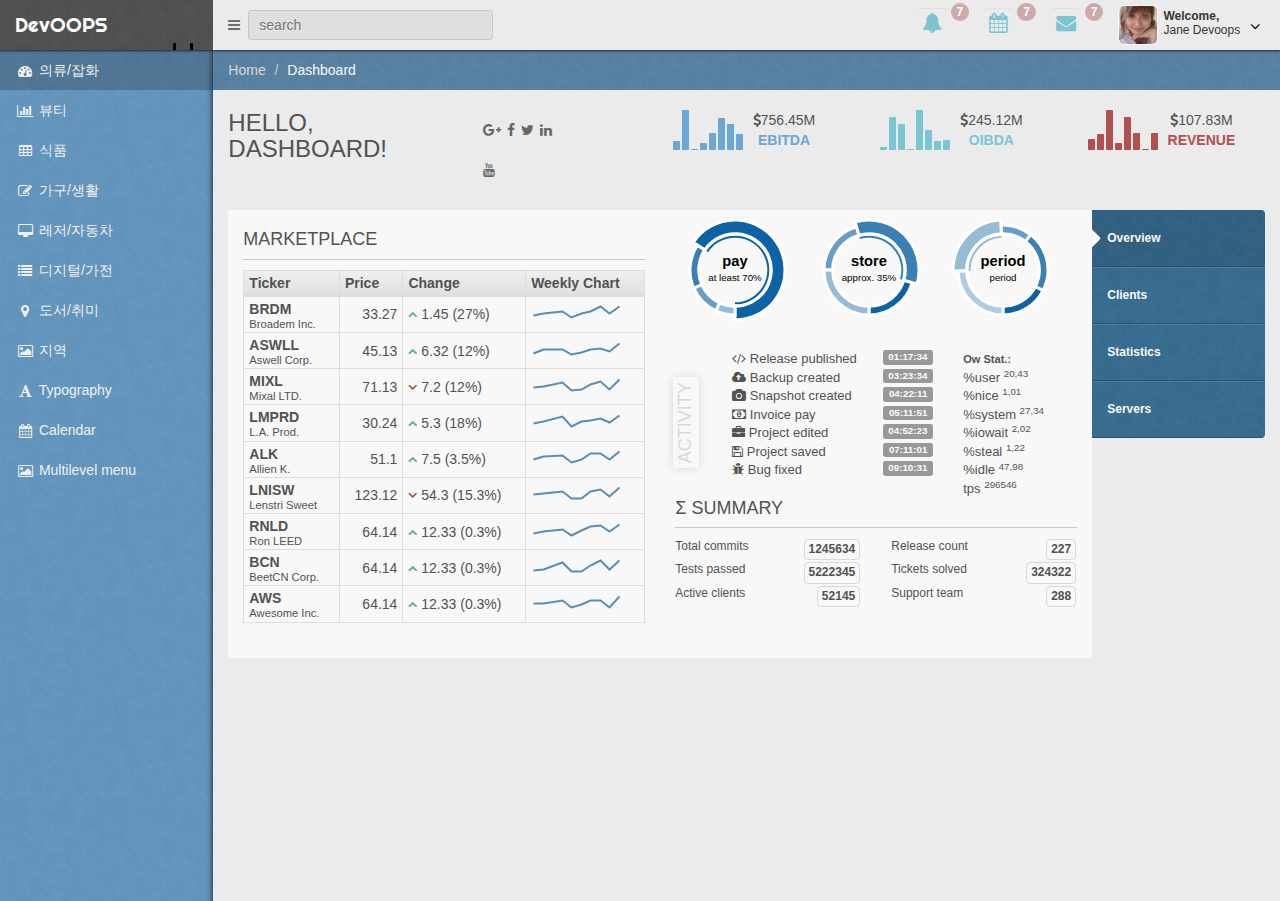
==== commit da695089: "123" ====
--- a/deal/WebContent/bootstrap/index.html
+++ b/deal/WebContent/bootstrap/index.html
@@ -148,13 +148,13 @@
 				<li>
 					<a href="ajax/dashboard.html" class="active ajax-link">
 						<i class="fa fa-dashboard"></i>
-						<span class="hidden-xs">Dashboard</span>
+						<span class="hidden-xs">의류/잡화</span>
 					</a>
 				</li>
 				<li class="dropdown">
 					<a href="#" class="dropdown-toggle">
 						<i class="fa fa-bar-chart-o"></i>
-						<span class="hidden-xs">Charts</span>
+						<span class="hidden-xs">뷰티</span>
 					</a>
 					<ul class="dropdown-menu">
 						<li><a class="ajax-link" href="ajax/charts_xcharts.html">xCharts</a></li>
@@ -167,7 +167,7 @@
 				<li class="dropdown">
 					<a href="#" class="dropdown-toggle">
 						<i class="fa fa-table"></i>
-						 <span class="hidden-xs">Tables</span>
+						 <span class="hidden-xs">식품</span>
 					</a>
 					<ul class="dropdown-menu">
 						<li><a class="ajax-link" href="ajax/tables_simple.html">Simple Tables</a></li>
@@ -178,7 +178,7 @@
 				<li class="dropdown">
 					<a href="#" class="dropdown-toggle">
 						<i class="fa fa-pencil-square-o"></i>
-						 <span class="hidden-xs">Forms</span>
+						 <span class="hidden-xs">가구/생활</span>
 					</a>
 					<ul class="dropdown-menu">
 						<li><a class="ajax-link" href="ajax/forms_elements.html">Elements</a></li>
@@ -189,7 +189,7 @@
 				<li class="dropdown">
 					<a href="#" class="dropdown-toggle">
 						<i class="fa fa-desktop"></i>
-						 <span class="hidden-xs">UI Elements</span>
+						 <span class="hidden-xs">레저/자동차</span>
 					</a>
 					<ul class="dropdown-menu">
 						<li><a class="ajax-link" href="ajax/ui_grid.html">Grid</a></li>
@@ -202,7 +202,7 @@
 				<li class="dropdown">
 					<a href="#" class="dropdown-toggle">
 						<i class="fa fa-list"></i>
-						 <span class="hidden-xs">Pages</span>
+						 <span class="hidden-xs">디지털/가전</span>
 					</a>
 					<ul class="dropdown-menu">
 						<li><a href="ajax/page_login.html">Login</a></li>
@@ -221,7 +221,7 @@
 				<li class="dropdown">
 					<a href="#" class="dropdown-toggle">
 						<i class="fa fa-map-marker"></i>
-						<span class="hidden-xs">Maps</span>
+						<span class="hidden-xs">도서/취미</span>
 					</a>
 					<ul class="dropdown-menu">
 						<li><a class="ajax-link" href="ajax/maps.html">OpenStreetMap</a></li>
@@ -231,7 +231,7 @@
 				<li class="dropdown">
 					<a href="#" class="dropdown-toggle">
 						<i class="fa fa-picture-o"></i>
-						 <span class="hidden-xs">Gallery</span>
+						 <span class="hidden-xs">지역</span>
 					</a>
 					<ul class="dropdown-menu">
 						<li><a class="ajax-link" href="ajax/gallery_simple.html">Simple Gallery</a></li>
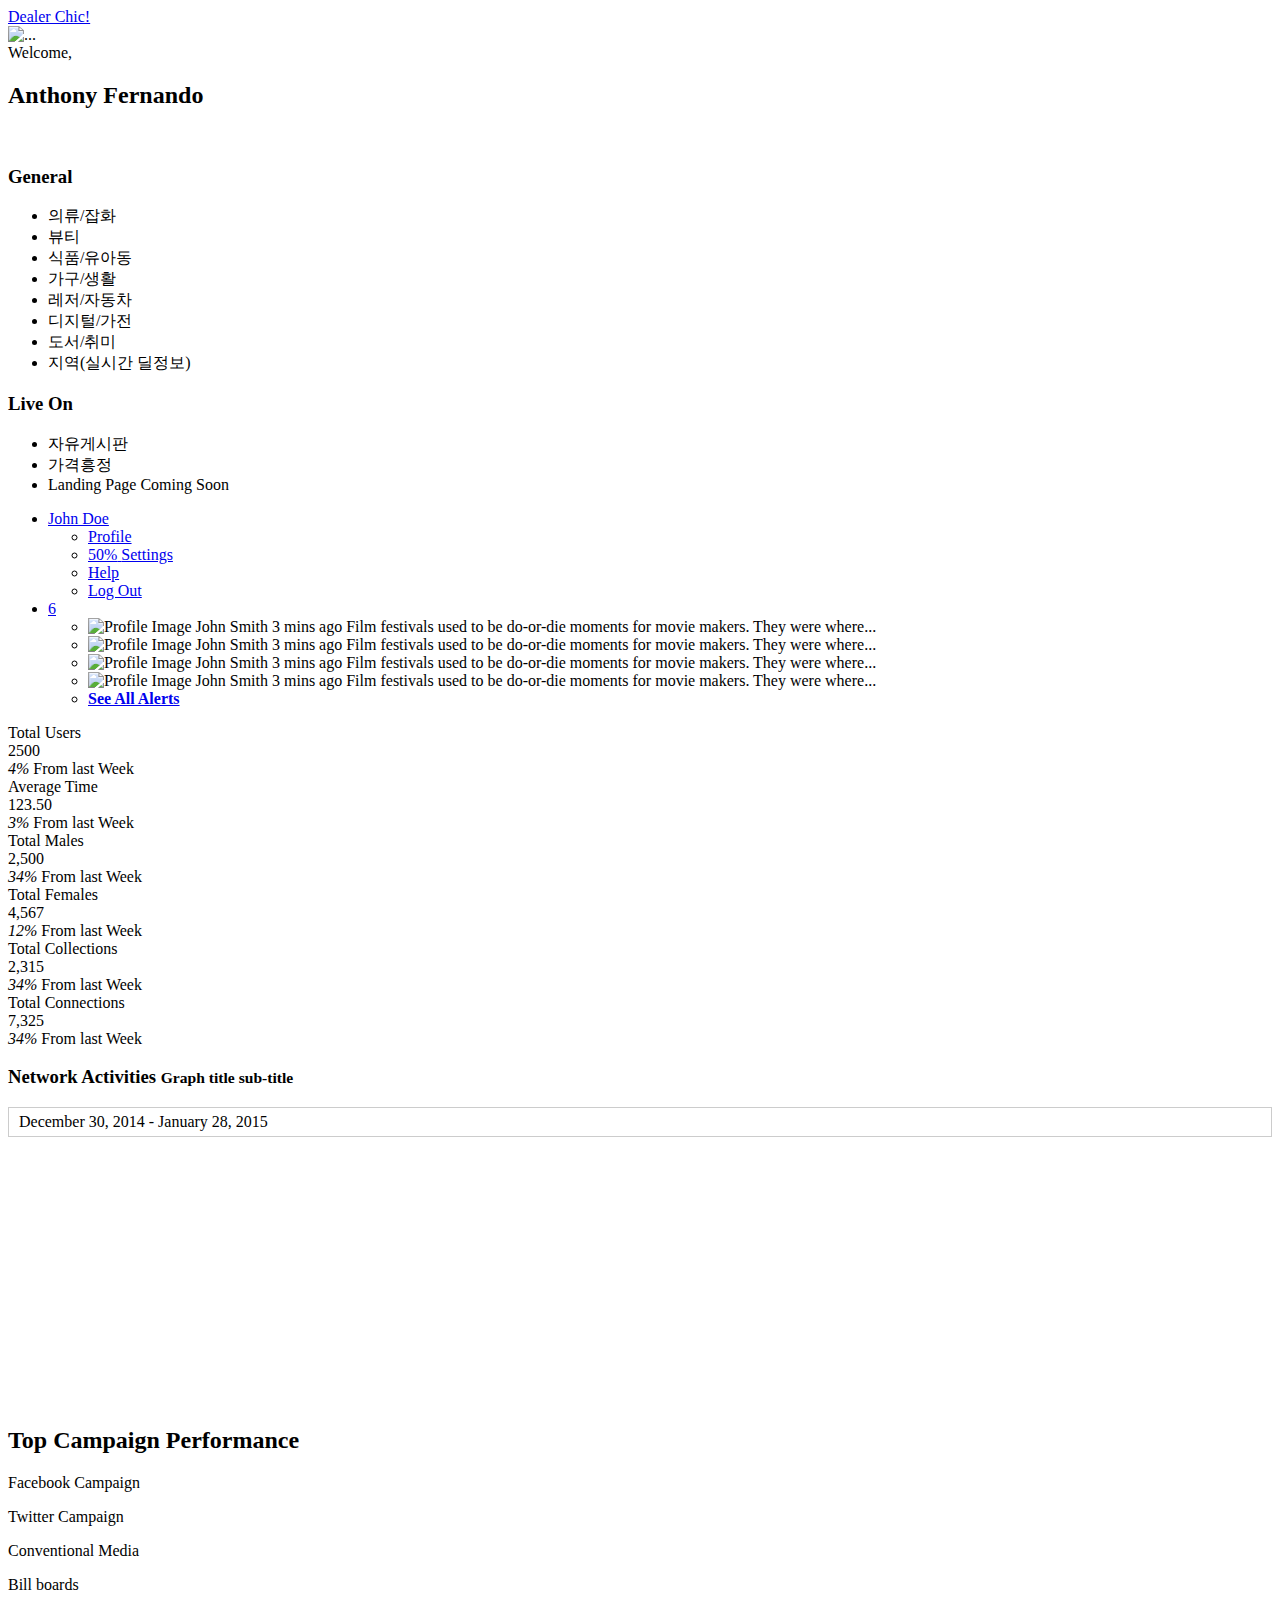
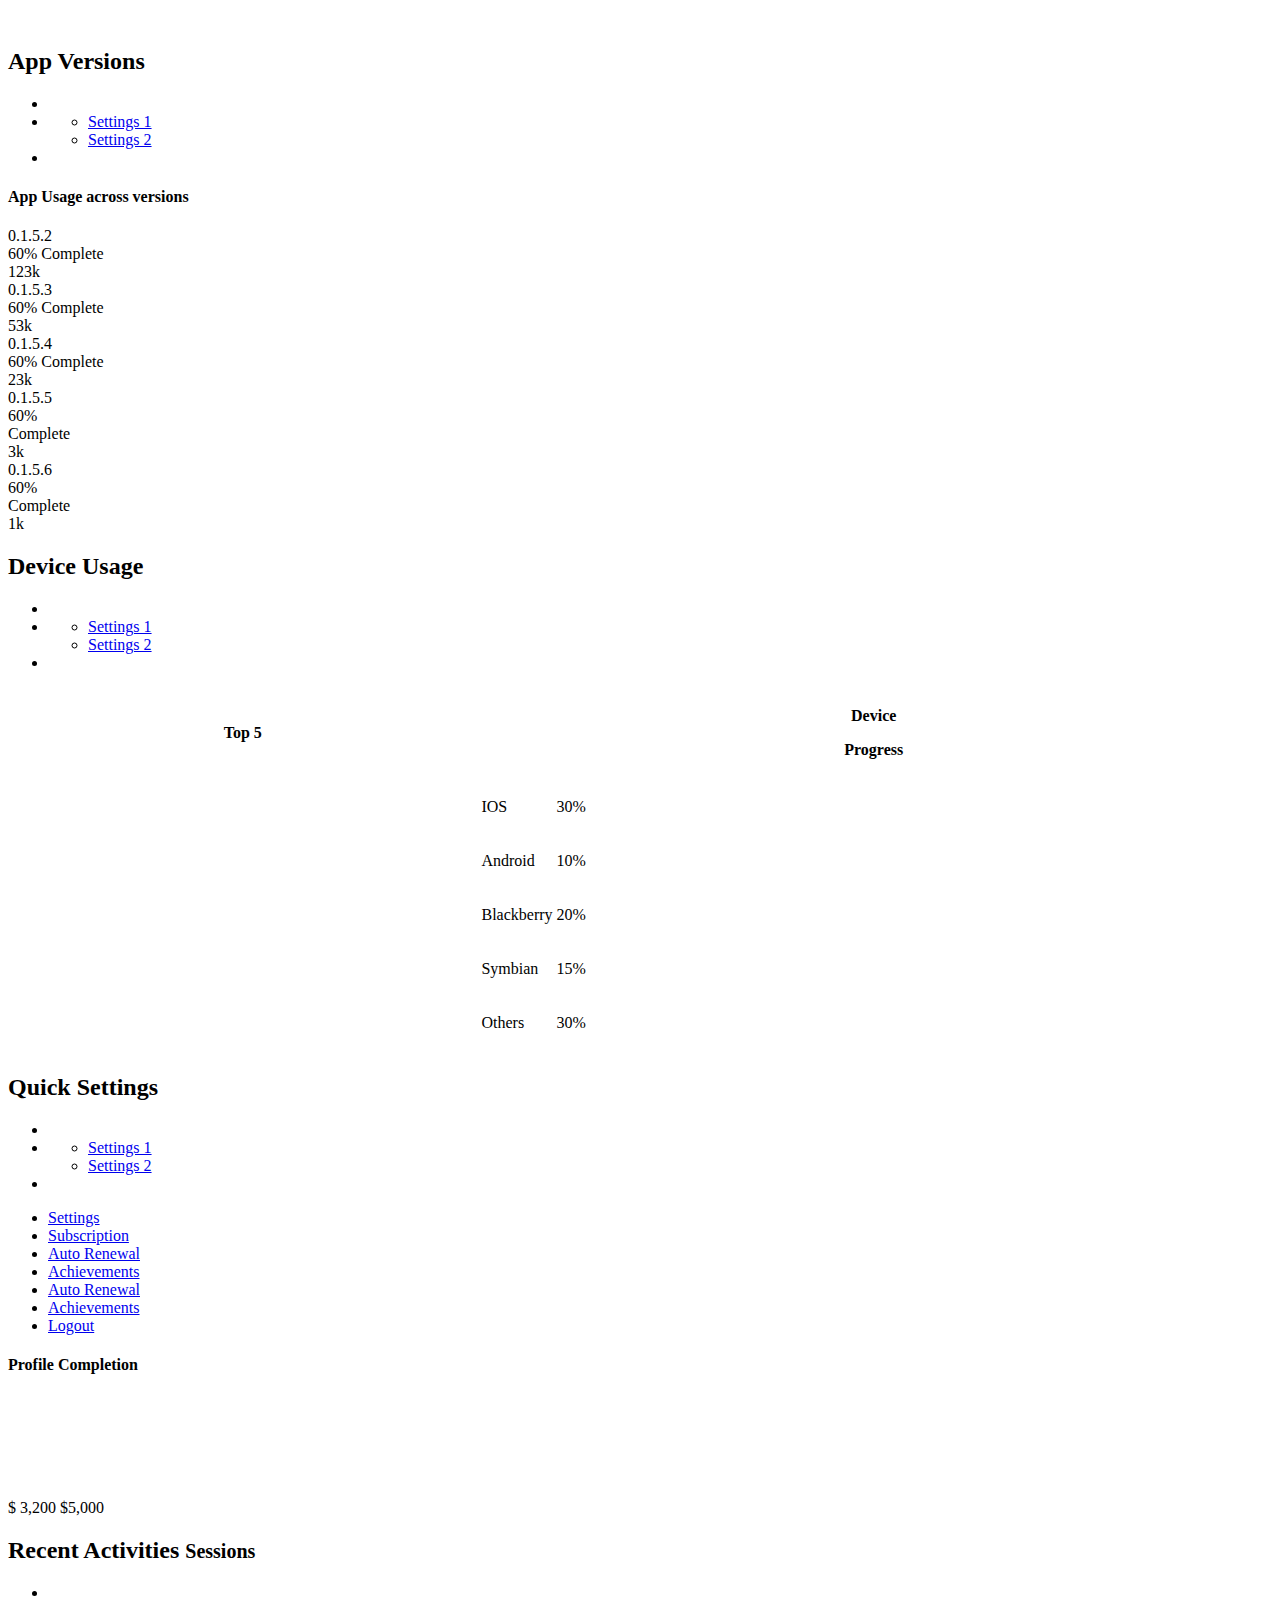
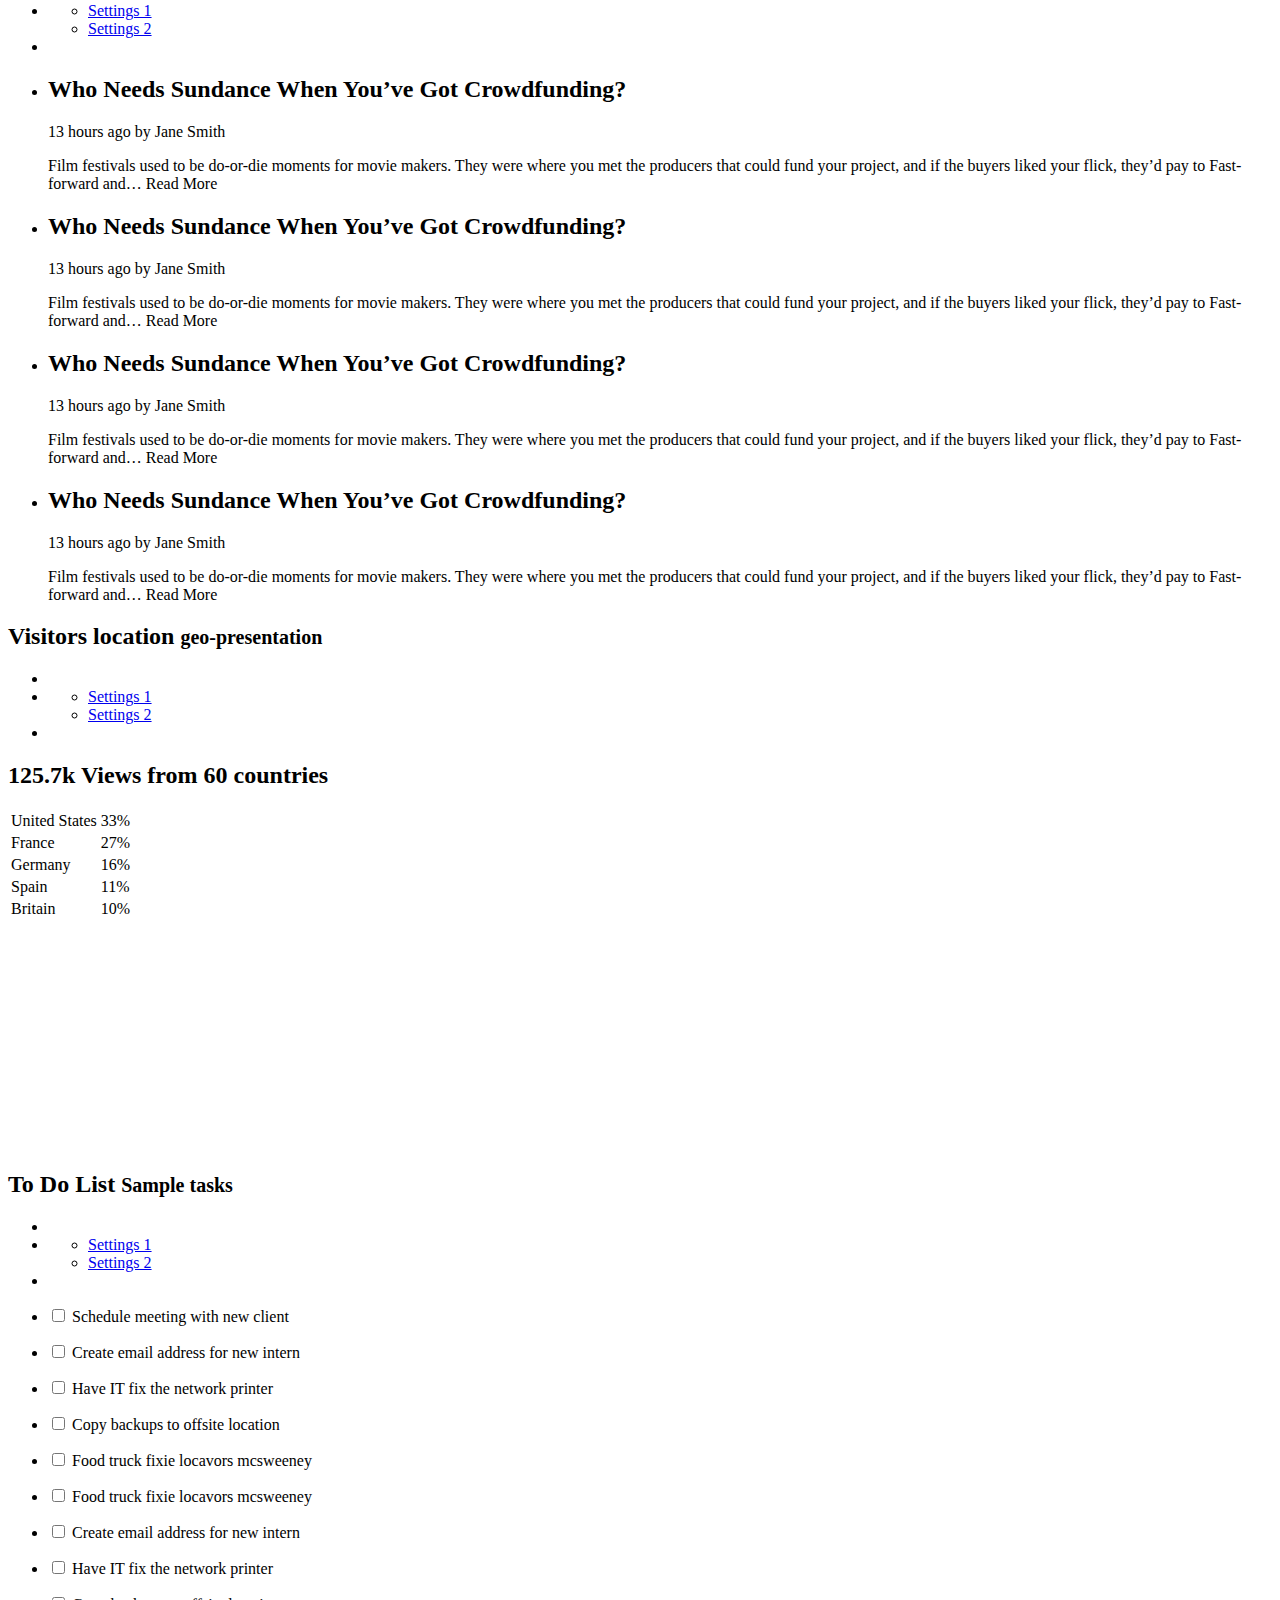
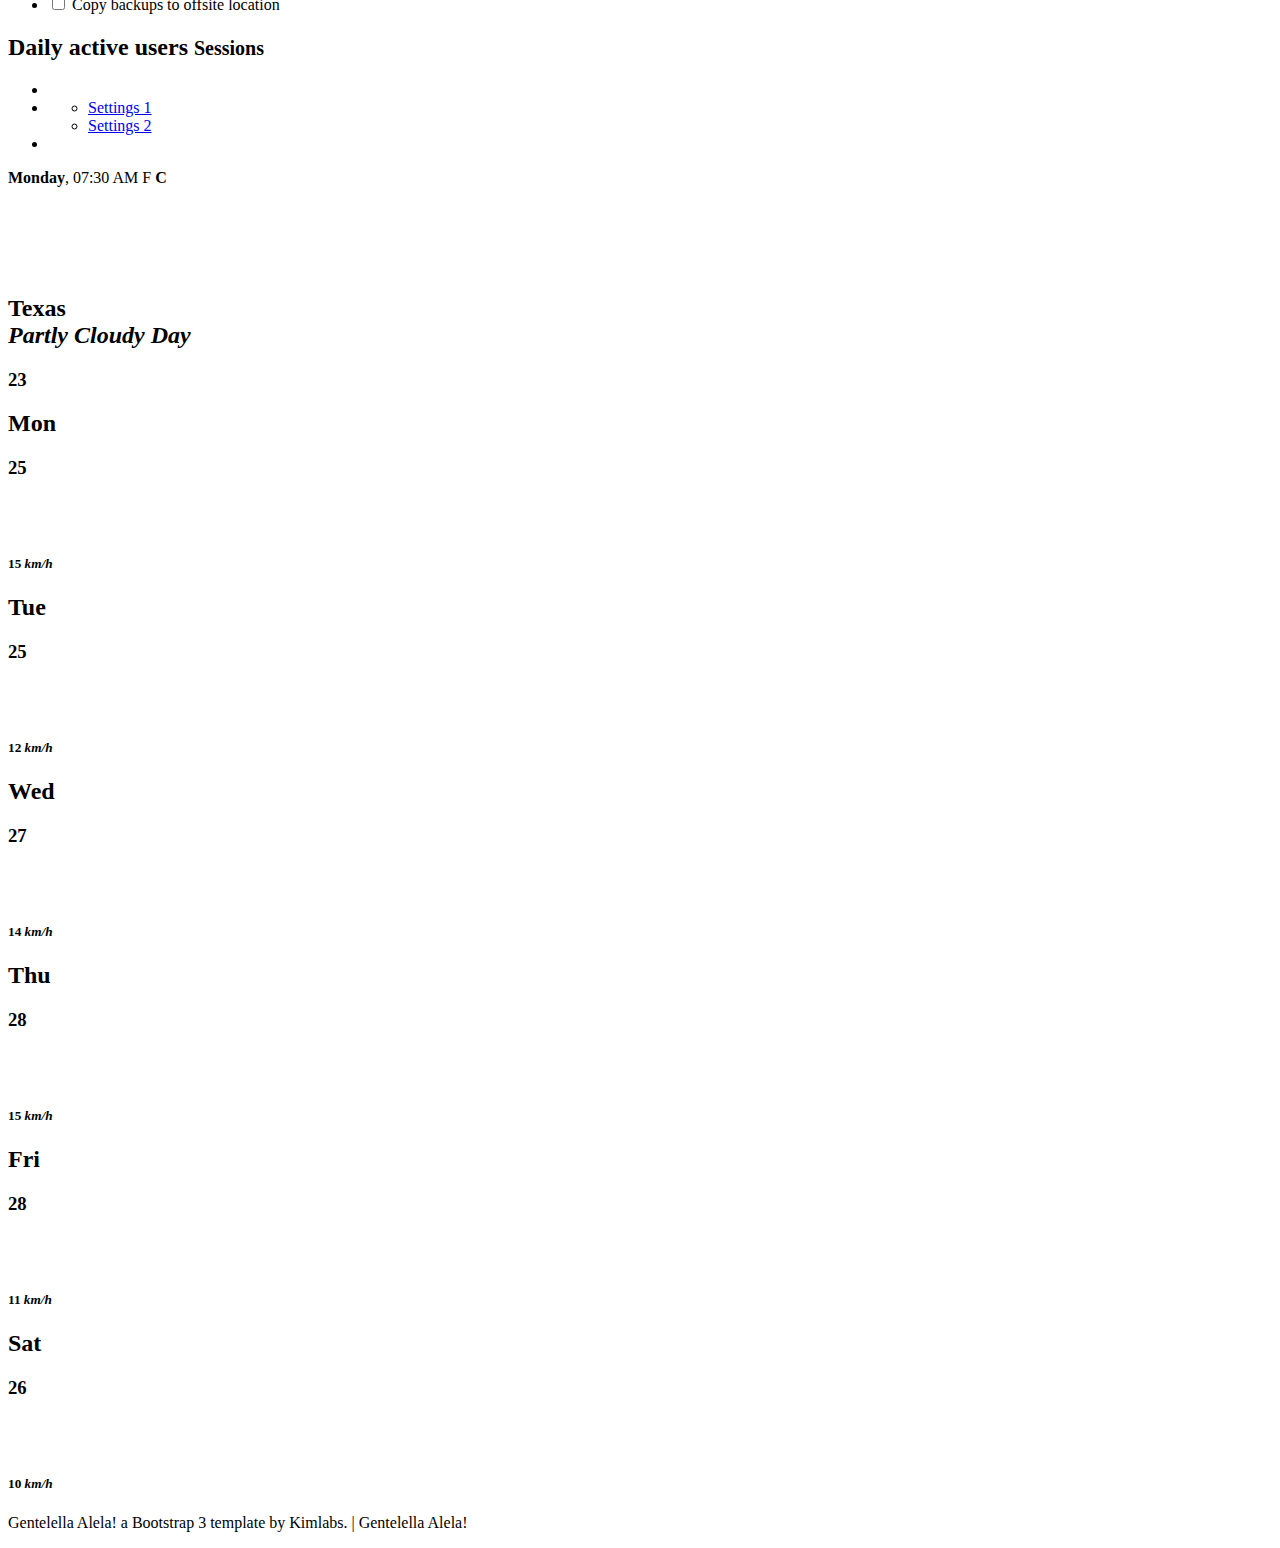
==== commit 0fe871eb: "또바꿈" ====
--- a/deal/WebContent/bootstrap/index.html
+++ b/deal/WebContent/bootstrap/index.html
@@ -1,339 +1,1362 @@
 <!DOCTYPE html>
 <html lang="en">
-	<head>
-		<meta charset="utf-8">
-		<title>DevOOPS</title>
-		<meta name="description" content="description">
-		<meta name="author" content="DevOOPS">
-		<meta name="viewport" content="width=device-width, initial-scale=1">
-		<link href="plugins/bootstrap/bootstrap.css" rel="stylesheet">
-		<link href="plugins/jquery-ui/jquery-ui.min.css" rel="stylesheet">
-		<link href="http://netdna.bootstrapcdn.com/font-awesome/4.0.3/css/font-awesome.css" rel="stylesheet">
-		<link href='http://fonts.googleapis.com/css?family=Righteous' rel='stylesheet' type='text/css'>
-		<link href="plugins/fancybox/jquery.fancybox.css" rel="stylesheet">
-		<link href="plugins/fullcalendar/fullcalendar.css" rel="stylesheet">
-		<link href="plugins/xcharts/xcharts.min.css" rel="stylesheet">
-		<link href="plugins/select2/select2.css" rel="stylesheet">
-		<link href="css/style.css" rel="stylesheet">
-		<!-- HTML5 shim and Respond.js IE8 support of HTML5 elements and media queries -->
-		<!--[if lt IE 9]>
-				<script src="http://getbootstrap.com/docs-assets/js/html5shiv.js"></script>
-				<script src="http://getbootstrap.com/docs-assets/js/respond.min.js"></script>
-		<![endif]-->
-	</head>
-<body>
-<!--Start Header-->
-<div id="screensaver">
-	<canvas id="canvas"></canvas>
-	<i class="fa fa-lock" id="screen_unlock"></i>
-</div>
-<div id="modalbox">
-	<div class="devoops-modal">
-		<div class="devoops-modal-header">
-			<div class="modal-header-name">
-				<span>Basic table</span>
-			</div>
-			<div class="box-icons">
-				<a class="close-link">
-					<i class="fa fa-times"></i>
-				</a>
-			</div>
-		</div>
-		<div class="devoops-modal-inner">
-		</div>
-		<div class="devoops-modal-bottom">
-		</div>
-	</div>
-</div>
-<header class="navbar">
-	<div class="container-fluid expanded-panel">
-		<div class="row">
-			<div id="logo" class="col-xs-12 col-sm-2">
-				<a href="index.html">DevOOPS</a>
-			</div>
-			<div id="top-panel" class="col-xs-12 col-sm-10">
-				<div class="row">
-					<div class="col-xs-8 col-sm-4">
-						<a href="#" class="show-sidebar">
-						  <i class="fa fa-bars"></i>
-						</a>
-						<div id="search">
-							<input type="text" placeholder="search"/>
-							<i class="fa fa-search"></i>
-						</div>
-					</div>
-					<div class="col-xs-4 col-sm-8 top-panel-right">
-						<ul class="nav navbar-nav pull-right panel-menu">
-							<li class="hidden-xs">
-								<a href="index.html" class="modal-link">
-									<i class="fa fa-bell"></i>
-									<span class="badge">7</span>
-								</a>
-							</li>
-							<li class="hidden-xs">
-								<a class="ajax-link" href="ajax/calendar.html">
-									<i class="fa fa-calendar"></i>
-									<span class="badge">7</span>
-								</a>
-							</li>
-							<li class="hidden-xs">
-								<a href="ajax/page_messages.html" class="ajax-link">
-									<i class="fa fa-envelope"></i>
-									<span class="badge">7</span>
-								</a>
-							</li>
-							<li class="dropdown">
-								<a href="#" class="dropdown-toggle account" data-toggle="dropdown">
-									<div class="avatar">
-										<img src="img/avatar.jpg" class="img-rounded" alt="avatar" />
-									</div>
-									<i class="fa fa-angle-down pull-right"></i>
-									<div class="user-mini pull-right">
-										<span class="welcome">Welcome,</span>
-										<span>Jane Devoops</span>
-									</div>
-								</a>
-								<ul class="dropdown-menu">
-									<li>
-										<a href="#">
-											<i class="fa fa-user"></i>
-											<span>Profile</span>
-										</a>
-									</li>
-									<li>
-										<a href="ajax/page_messages.html" class="ajax-link">
-											<i class="fa fa-envelope"></i>
-											<span>Messages</span>
-										</a>
-									</li>
-									<li>
-										<a href="ajax/gallery_simple.html" class="ajax-link">
-											<i class="fa fa-picture-o"></i>
-											<span>Albums</span>
-										</a>
-									</li>
-									<li>
-										<a href="ajax/calendar.html" class="ajax-link">
-											<i class="fa fa-tasks"></i>
-											<span>Tasks</span>
-										</a>
-									</li>
-									<li>
-										<a href="#">
-											<i class="fa fa-cog"></i>
-											<span>Settings</span>
-										</a>
-									</li>
-									<li>
-										<a href="#">
-											<i class="fa fa-power-off"></i>
-											<span>Logout</span>
-										</a>
-									</li>
-								</ul>
-							</li>
-						</ul>
-					</div>
-				</div>
-			</div>
-		</div>
-	</div>
-</header>
-<!--End Header-->
-<!--Start Container-->
-<div id="main" class="container-fluid">
-	<div class="row">
-		<div id="sidebar-left" class="col-xs-2 col-sm-2">
-			<ul class="nav main-menu">
-				<li>
-					<a href="ajax/dashboard.html" class="active ajax-link">
-						<i class="fa fa-dashboard"></i>
-						<span class="hidden-xs">의류/잡화</span>
-					</a>
-				</li>
-				<li class="dropdown">
-					<a href="#" class="dropdown-toggle">
-						<i class="fa fa-bar-chart-o"></i>
-						<span class="hidden-xs">뷰티</span>
-					</a>
-					<ul class="dropdown-menu">
-						<li><a class="ajax-link" href="ajax/charts_xcharts.html">xCharts</a></li>
-						<li><a class="ajax-link" href="ajax/charts_flot.html">Flot Charts</a></li>
-						<li><a class="ajax-link" href="ajax/charts_google.html">Google Charts</a></li>
-						<li><a class="ajax-link" href="ajax/charts_morris.html">Morris Charts</a></li>
-						<li><a class="ajax-link" href="ajax/charts_coindesk.html">CoinDesk realtime</a></li>
-					</ul>
-				</li>
-				<li class="dropdown">
-					<a href="#" class="dropdown-toggle">
-						<i class="fa fa-table"></i>
-						 <span class="hidden-xs">식품</span>
-					</a>
-					<ul class="dropdown-menu">
-						<li><a class="ajax-link" href="ajax/tables_simple.html">Simple Tables</a></li>
-						<li><a class="ajax-link" href="ajax/tables_datatables.html">Data Tables</a></li>
-						<li><a class="ajax-link" href="ajax/tables_beauty.html">Beauty Tables</a></li>
-					</ul>
-				</li>
-				<li class="dropdown">
-					<a href="#" class="dropdown-toggle">
-						<i class="fa fa-pencil-square-o"></i>
-						 <span class="hidden-xs">가구/생활</span>
-					</a>
-					<ul class="dropdown-menu">
-						<li><a class="ajax-link" href="ajax/forms_elements.html">Elements</a></li>
-						<li><a class="ajax-link" href="ajax/forms_layouts.html">Layouts</a></li>
-						<li><a class="ajax-link" href="ajax/forms_file_uploader.html">File Uploader</a></li>
-					</ul>
-				</li>
-				<li class="dropdown">
-					<a href="#" class="dropdown-toggle">
-						<i class="fa fa-desktop"></i>
-						 <span class="hidden-xs">레저/자동차</span>
-					</a>
-					<ul class="dropdown-menu">
-						<li><a class="ajax-link" href="ajax/ui_grid.html">Grid</a></li>
-						<li><a class="ajax-link" href="ajax/ui_buttons.html">Buttons</a></li>
-						<li><a class="ajax-link" href="ajax/ui_progressbars.html">Progress Bars</a></li>
-						<li><a class="ajax-link" href="ajax/ui_jquery-ui.html">Jquery UI</a></li>
-						<li><a class="ajax-link" href="ajax/ui_icons.html">Icons</a></li>
-					</ul>
-				</li>
-				<li class="dropdown">
-					<a href="#" class="dropdown-toggle">
-						<i class="fa fa-list"></i>
-						 <span class="hidden-xs">디지털/가전</span>
-					</a>
-					<ul class="dropdown-menu">
-						<li><a href="ajax/page_login.html">Login</a></li>
-						<li><a href="ajax/page_register.html">Register</a></li>
-						<li><a id="locked-screen" class="submenu" href="ajax/page_locked.html">Locked Screen</a></li>
-						<li><a class="ajax-link" href="ajax/page_contacts.html">Contacts</a></li>
-						<li><a class="ajax-link" href="ajax/page_feed.html">Feed</a></li>
-						<li><a class="ajax-link add-full" href="ajax/page_messages.html">Messages</a></li>
-						<li><a class="ajax-link" href="ajax/page_pricing.html">Pricing</a></li>
-						<li><a class="ajax-link" href="ajax/page_invoice.html">Invoice</a></li>
-						<li><a class="ajax-link" href="ajax/page_search.html">Search Results</a></li>
-						<li><a class="ajax-link" href="ajax/page_404.html">Error 404</a></li>
-						<li><a href="ajax/page_500.html">Error 500</a></li>
-					</ul>
-				</li>
-				<li class="dropdown">
-					<a href="#" class="dropdown-toggle">
-						<i class="fa fa-map-marker"></i>
-						<span class="hidden-xs">도서/취미</span>
-					</a>
-					<ul class="dropdown-menu">
-						<li><a class="ajax-link" href="ajax/maps.html">OpenStreetMap</a></li>
-						<li><a class="ajax-link" href="ajax/map_fullscreen.html">Fullscreen map</a></li>
-					</ul>
-				</li>
-				<li class="dropdown">
-					<a href="#" class="dropdown-toggle">
-						<i class="fa fa-picture-o"></i>
-						 <span class="hidden-xs">지역</span>
-					</a>
-					<ul class="dropdown-menu">
-						<li><a class="ajax-link" href="ajax/gallery_simple.html">Simple Gallery</a></li>
-						<li><a class="ajax-link" href="ajax/gallery_flickr.html">Flickr Gallery</a></li>
-					</ul>
-				</li>
-				<li>
-					 <a class="ajax-link" href="ajax/typography.html">
-						 <i class="fa fa-font"></i>
-						 <span class="hidden-xs">Typography</span>
-					</a>
-				</li>
-				 <li>
-					<a class="ajax-link" href="ajax/calendar.html">
-						 <i class="fa fa-calendar"></i>
-						 <span class="hidden-xs">Calendar</span>
-					</a>
-				 </li>
-				<li class="dropdown">
-					<a href="#" class="dropdown-toggle">
-						<i class="fa fa-picture-o"></i>
-						 <span class="hidden-xs">Multilevel menu</span>
-					</a>
-					<ul class="dropdown-menu">
-						<li><a href="#">First level menu</a></li>
-						<li><a href="#">First level menu</a></li>
-						<li class="dropdown">
-							<a href="#" class="dropdown-toggle">
-								<i class="fa fa-plus-square"></i>
-								<span class="hidden-xs">Second level menu group</span>
-							</a>
-							<ul class="dropdown-menu">
-								<li><a href="#">Second level menu</a></li>
-								<li><a href="#">Second level menu</a></li>
-								<li class="dropdown">
-									<a href="#" class="dropdown-toggle">
-										<i class="fa fa-plus-square"></i>
-										<span class="hidden-xs">Three level menu group</span>
-									</a>
-									<ul class="dropdown-menu">
-										<li><a href="#">Three level menu</a></li>
-										<li><a href="#">Three level menu</a></li>
-										<li class="dropdown">
-											<a href="#" class="dropdown-toggle">
-												<i class="fa fa-plus-square"></i>
-												<span class="hidden-xs">Four level menu group</span>
-											</a>
-											<ul class="dropdown-menu">
-												<li><a href="#">Four level menu</a></li>
-												<li><a href="#">Four level menu</a></li>
-												<li class="dropdown">
-													<a href="#" class="dropdown-toggle">
-														<i class="fa fa-plus-square"></i>
-														<span class="hidden-xs">Five level menu group</span>
-													</a>
-													<ul class="dropdown-menu">
-														<li><a href="#">Five level menu</a></li>
-														<li><a href="#">Five level menu</a></li>
-														<li class="dropdown">
-															<a href="#" class="dropdown-toggle">
-																<i class="fa fa-plus-square"></i>
-																<span class="hidden-xs">Six level menu group</span>
-															</a>
-															<ul class="dropdown-menu">
-																<li><a href="#">Six level menu</a></li>
-																<li><a href="#">Six level menu</a></li>
-															</ul>
-														</li>
-													</ul>
-												</li>
-											</ul>
-										</li>
-										<li><a href="#">Three level menu</a></li>
-									</ul>
-								</li>
-							</ul>
-						</li>
-					</ul>
-				</li>
-			</ul>
-		</div>
-		<!--Start Content-->
-		<div id="content" class="col-xs-12 col-sm-10">
-			<div class="preloader">
-				<img src="img/devoops_getdata.gif" class="devoops-getdata" alt="preloader"/>
-			</div>
-			<div id="ajax-content"></div>
-		</div>
-		<!--End Content-->
-	</div>
-</div>
-<!--End Container-->
-<!-- jQuery (necessary for Bootstrap's JavaScript plugins) -->
-<!--<script src="http://code.jquery.com/jquery.js"></script>-->
-<script src="plugins/jquery/jquery-2.1.0.min.js"></script>
-<script src="plugins/jquery-ui/jquery-ui.min.js"></script>
-<!-- Include all compiled plugins (below), or include individual files as needed -->
-<script src="plugins/bootstrap/bootstrap.min.js"></script>
-<script src="plugins/justified-gallery/jquery.justifiedgallery.min.js"></script>
-<script src="plugins/tinymce/tinymce.min.js"></script>
-<script src="plugins/tinymce/jquery.tinymce.min.js"></script>
-<!-- All functions for this theme + document.ready processing -->
-<script src="js/devoops.js"></script>
+
+<head>
+    <meta http-equiv="Content-Type" content="text/html; charset=UTF-8">
+    <!-- Meta, title, CSS, favicons, etc. -->
+    <meta charset="utf-8">
+    <meta http-equiv="X-UA-Compatible" content="IE=edge">
+    <meta name="viewport" content="width=device-width, initial-scale=1">
+
+    <title>Dealer Chic | </title>
+
+    <!-- Bootstrap core CSS -->
+
+    <link href="css/bootstrap.min.css" rel="stylesheet">
+
+    <link href="fonts/css/font-awesome.min.css" rel="stylesheet">
+    <link href="css/animate.min.css" rel="stylesheet">
+
+    <!-- Custom styling plus plugins -->
+    <link href="css/custom.css" rel="stylesheet">
+    <link rel="stylesheet" type="text/css" href="css/maps/jquery-jvectormap-2.0.1.css" />
+    <link href="css/icheck/flat/green.css" rel="stylesheet" />
+    <link href="css/floatexamples.css" rel="stylesheet" type="text/css" />
+
+    <script src="js/jquery.min.js"></script>
+    <script src="js/nprogress.js"></script>
+    <script>
+        NProgress.start();
+    </script>
+    
+    <!--[if lt IE 9]>
+        <script src="../assets/js/ie8-responsive-file-warning.js"></script>
+        <![endif]-->
+
+    <!-- HTML5 shim and Respond.js for IE8 support of HTML5 elements and media queries -->
+    <!--[if lt IE 9]>
+          <script src="https://oss.maxcdn.com/html5shiv/3.7.2/html5shiv.min.js"></script>
+          <script src="https://oss.maxcdn.com/respond/1.4.2/respond.min.js"></script>
+        <![endif]-->
+
+</head>
+
+
+<body class="nav-md">
+
+    <div class="container body">
+
+
+        <div class="main_container">
+
+            <div class="col-md-3 left_col">
+                <div class="left_col scroll-view">
+
+                    <div class="navbar nav_title" style="border: 0;">
+                        <a href="index.html" class="site_title"><i class="fa fa-paw"></i> <span>Dealer Chic!</span></a>
+                    </div>
+                    <div class="clearfix"></div>
+
+                    <!-- menu prile quick info -->
+                    <div class="profile">
+                        <div class="profile_pic">
+                            <img src="images/img.jpg" alt="..." class="img-circle profile_img">
+                        </div>
+                        <div class="profile_info">
+                            <span>Welcome,</span>
+                            <h2>Anthony Fernando</h2>
+                        </div>
+                    </div>
+                    <!-- /menu prile quick info -->
+
+                    <br />
+
+                    <!-- sidebar menu -->
+                    <div id="sidebar-menu" class="main_menu_side hidden-print main_menu">
+
+                        <div class="menu_section">
+                            <h3>General</h3>
+                            <ul class="nav side-menu">
+                                <li><a><i class="fa fa-home"></i> 의류/잡화 <span class="fa fa-chevron-down"></span></a>
+                                    <ul class="nav child_menu" style="display: none">
+                                        <li><a href="index.html">Dashboard</a>
+                                        </li>
+                                        <li><a href="index2.html">Dashboard2</a>
+                                        </li>
+                                        <li><a href="index3.html">Dashboard3</a>
+                                        </li>
+                                    </ul>
+                                </li>
+                                <li><a><i class="fa fa-edit"></i> 뷰티 <span class="fa fa-chevron-down"></span></a>
+                                    <ul class="nav child_menu" style="display: none">
+                                        <li><a href="form.html">General Form</a>
+                                        </li>
+                                        <li><a href="form_advanced.html">Advanced Components</a>
+                                        </li>
+                                        <li><a href="form_validation.html">Form Validation</a>
+                                        </li>
+                                        <li><a href="form_wizards.html">Form Wizard</a>
+                                        </li>
+                                        <li><a href="form_upload.html">Form Upload</a>
+                                        </li>
+                                        <li><a href="form_buttons.html">Form Buttons</a>
+                                        </li>
+                                    </ul>
+                                </li>
+                                <li><a><i class="fa fa-desktop"></i> 식품/유아동 <span class="fa fa-chevron-down"></span></a>
+                                    <ul class="nav child_menu" style="display: none">
+                                        <li><a href="general_elements.html">General Elements</a>
+                                        </li>
+                                        <li><a href="media_gallery.html">Media Gallery</a>
+                                        </li>
+                                        <li><a href="typography.html">Typography</a>
+                                        </li>
+                                        <li><a href="icons.html">Icons</a>
+                                        </li>
+                                        <li><a href="glyphicons.html">Glyphicons</a>
+                                        </li>
+                                        <li><a href="widgets.html">Widgets</a>
+                                        </li>
+                                        <li><a href="invoice.html">Invoice</a>
+                                        </li>
+                                        <li><a href="inbox.html">Inbox</a>
+                                        </li>
+                                        <li><a href="calender.html">Calender</a>
+                                        </li>
+                                    </ul>
+                                </li>
+                                <li><a><i class="fa fa-table"></i> 가구/생활 <span class="fa fa-chevron-down"></span></a>
+                                    <ul class="nav child_menu" style="display: none">
+                                        <li><a href="tables.html">Tables</a>
+                                        </li>
+                                        <li><a href="tables_dynamic.html">Table Dynamic</a>
+                                        </li>
+                                    </ul>
+                                </li>
+                                <li><a><i class="fa fa-bar-chart-o"></i> 레저/자동차 <span class="fa fa-chevron-down"></span></a>
+                                    <ul class="nav child_menu" style="display: none">
+                                        <li><a href="chartjs.html">Chart JS</a>
+                                        </li>
+                                        <li><a href="chartjs2.html">Chart JS2</a>
+                                        </li>
+                                        <li><a href="morisjs.html">Moris JS</a>
+                                        </li>
+                                        <li><a href="echarts.html">ECharts </a>
+                                        </li>
+                                        <li><a href="other_charts.html">Other Charts </a>
+                                        </li>
+                                    </ul>
+                                </li>
+                                <li><a><i class="fa fa-table"></i>디지털/가전 <span class="fa fa-chevron-down"></span></a>
+                                    <ul class="nav child_menu" style="display: none">
+                                        <li><a href="tables.html">Tables</a>
+                                        </li>
+                                        <li><a href="tables_dynamic.html">Table Dynamic</a>
+                                        </li>
+                                    </ul>
+                                </li>
+                                <li><a><i class="fa fa-table"></i> 도서/취미 <span class="fa fa-chevron-down"></span></a>
+                                    <ul class="nav child_menu" style="display: none">
+                                        <li><a href="tables.html">Tables</a>
+                                        </li>
+                                        <li><a href="tables_dynamic.html">Table Dynamic</a>
+                                        </li>
+                                    </ul>
+                                </li>
+                                <li><a><i class="fa fa-table"></i> 지역(실시간 딜정보) <span class="fa fa-chevron-down"></span></a>
+                                    <ul class="nav child_menu" style="display: none">
+                                        <li><a href="tables.html">Tables</a>
+                                        </li>
+                                        <li><a href="tables_dynamic.html">Table Dynamic</a>
+                                        </li>
+                                    </ul>
+                                </li>
+                            </ul>
+                        </div>
+                        <div class="menu_section">
+                            <h3>Live On</h3>
+                            <ul class="nav side-menu">
+                                <li><a><i class="fa fa-bug"></i> 자유게시판 <span class="fa fa-chevron-down"></span></a>
+                                    <ul class="nav child_menu" style="display: none">
+                                        <li><a href="e_commerce.html">E-commerce</a>
+                                        </li>
+                                        <li><a href="projects.html">Projects</a>
+                                        </li>
+                                        <li><a href="project_detail.html">Project Detail</a>
+                                        </li>
+                                        <li><a href="contacts.html">Contacts</a>
+                                        </li>
+                                        <li><a href="profile.html">Profile</a>
+                                        </li>
+                                    </ul>
+                                </li>
+                                <li><a><i class="fa fa-windows"></i> 가격흥정 <span class="fa fa-chevron-down"></span></a>
+                                    <ul class="nav child_menu" style="display: none">
+                                        <li><a href="page_404.html">404 Error</a>
+                                        </li>
+                                        <li><a href="page_500.html">500 Error</a>
+                                        </li>
+                                        <li><a href="plain_page.html">Plain Page</a>
+                                        </li>
+                                        <li><a href="login.html">Login Page</a>
+                                        </li>
+                                        <li><a href="pricing_tables.html">Pricing Tables</a>
+                                        </li>
+
+                                    </ul>
+                                </li>
+                                <li><a><i class="fa fa-laptop"></i> Landing Page <span class="label label-success pull-right">Coming Soon</span></a>
+                                </li>
+                            </ul>
+                        </div>
+
+                    </div>
+                    <!-- /sidebar menu -->
+
+                    <!-- /menu footer buttons -->
+                    <div class="sidebar-footer hidden-small">
+                        <a data-toggle="tooltip" data-placement="top" title="Settings">
+                            <span class="glyphicon glyphicon-cog" aria-hidden="true"></span>
+                        </a>
+                        <a data-toggle="tooltip" data-placement="top" title="FullScreen">
+                            <span class="glyphicon glyphicon-fullscreen" aria-hidden="true"></span>
+                        </a>
+                        <a data-toggle="tooltip" data-placement="top" title="Lock">
+                            <span class="glyphicon glyphicon-eye-close" aria-hidden="true"></span>
+                        </a>
+                        <a data-toggle="tooltip" data-placement="top" title="Logout">
+                            <span class="glyphicon glyphicon-off" aria-hidden="true"></span>
+                        </a>
+                    </div>
+                    <!-- /menu footer buttons -->
+                </div>
+            </div>
+
+            <!-- top navigation -->
+            <div class="top_nav">
+
+                <div class="nav_menu">
+                    <nav class="" role="navigation">
+                        <div class="nav toggle">
+                            <a id="menu_toggle"><i class="fa fa-bars"></i></a>
+                        </div>
+
+                        <ul class="nav navbar-nav navbar-right">
+                            <li class="">
+                                <a href="javascript:;" class="user-profile dropdown-toggle" data-toggle="dropdown" aria-expanded="false">
+                                    <img src="images/img.jpg" alt="">John Doe
+                                    <span class=" fa fa-angle-down"></span>
+                                </a>
+                                <ul class="dropdown-menu dropdown-usermenu animated fadeInDown pull-right">
+                                    <li><a href="javascript:;">  Profile</a>
+                                    </li>
+                                    <li>
+                                        <a href="javascript:;">
+                                            <span class="badge bg-red pull-right">50%</span>
+                                            <span>Settings</span>
+                                        </a>
+                                    </li>
+                                    <li>
+                                        <a href="javascript:;">Help</a>
+                                    </li>
+                                    <li><a href="login.html"><i class="fa fa-sign-out pull-right"></i> Log Out</a>
+                                    </li>
+                                </ul>
+                            </li>
+
+                            <li role="presentation" class="dropdown">
+                                <a href="javascript:;" class="dropdown-toggle info-number" data-toggle="dropdown" aria-expanded="false">
+                                    <i class="fa fa-envelope-o"></i>
+                                    <span class="badge bg-green">6</span>
+                                </a>
+                                <ul id="menu1" class="dropdown-menu list-unstyled msg_list animated fadeInDown" role="menu">
+                                    <li>
+                                        <a>
+                                            <span class="image">
+                                        <img src="images/img.jpg" alt="Profile Image" />
+                                    </span>
+                                            <span>
+                                        <span>John Smith</span>
+                                            <span class="time">3 mins ago</span>
+                                            </span>
+                                            <span class="message">
+                                        Film festivals used to be do-or-die moments for movie makers. They were where... 
+                                    </span>
+                                        </a>
+                                    </li>
+                                    <li>
+                                        <a>
+                                            <span class="image">
+                                        <img src="images/img.jpg" alt="Profile Image" />
+                                    </span>
+                                            <span>
+                                        <span>John Smith</span>
+                                            <span class="time">3 mins ago</span>
+                                            </span>
+                                            <span class="message">
+                                        Film festivals used to be do-or-die moments for movie makers. They were where... 
+                                    </span>
+                                        </a>
+                                    </li>
+                                    <li>
+                                        <a>
+                                            <span class="image">
+                                        <img src="images/img.jpg" alt="Profile Image" />
+                                    </span>
+                                            <span>
+                                        <span>John Smith</span>
+                                            <span class="time">3 mins ago</span>
+                                            </span>
+                                            <span class="message">
+                                        Film festivals used to be do-or-die moments for movie makers. They were where... 
+                                    </span>
+                                        </a>
+                                    </li>
+                                    <li>
+                                        <a>
+                                            <span class="image">
+                                        <img src="images/img.jpg" alt="Profile Image" />
+                                    </span>
+                                            <span>
+                                        <span>John Smith</span>
+                                            <span class="time">3 mins ago</span>
+                                            </span>
+                                            <span class="message">
+                                        Film festivals used to be do-or-die moments for movie makers. They were where... 
+                                    </span>
+                                        </a>
+                                    </li>
+                                    <li>
+                                        <div class="text-center">
+                                            <a>
+                                                <strong><a href="inbox.html">See All Alerts</strong>
+                                                <i class="fa fa-angle-right"></i>
+                                            </a>
+                                        </div>
+                                    </li>
+                                </ul>
+                            </li>
+
+                        </ul>
+                    </nav>
+                </div>
+
+            </div>
+            <!-- /top navigation -->
+
+
+            <!-- page content -->
+            <div class="right_col" role="main">
+
+                <!-- top tiles -->
+                <div class="row tile_count">
+                    <div class="animated flipInY col-md-2 col-sm-4 col-xs-4 tile_stats_count">
+                        <div class="left"></div>
+                        <div class="right">
+                            <span class="count_top"><i class="fa fa-user"></i> Total Users</span>
+                            <div class="count">2500</div>
+                            <span class="count_bottom"><i class="green">4% </i> From last Week</span>
+                        </div>
+                    </div>
+                    <div class="animated flipInY col-md-2 col-sm-4 col-xs-4 tile_stats_count">
+                        <div class="left"></div>
+                        <div class="right">
+                            <span class="count_top"><i class="fa fa-clock-o"></i> Average Time</span>
+                            <div class="count">123.50</div>
+                            <span class="count_bottom"><i class="green"><i class="fa fa-sort-asc"></i>3% </i> From last Week</span>
+                        </div>
+                    </div>
+                    <div class="animated flipInY col-md-2 col-sm-4 col-xs-4 tile_stats_count">
+                        <div class="left"></div>
+                        <div class="right">
+                            <span class="count_top"><i class="fa fa-user"></i> Total Males</span>
+                            <div class="count green">2,500</div>
+                            <span class="count_bottom"><i class="green"><i class="fa fa-sort-asc"></i>34% </i> From last Week</span>
+                        </div>
+                    </div>
+                    <div class="animated flipInY col-md-2 col-sm-4 col-xs-4 tile_stats_count">
+                        <div class="left"></div>
+                        <div class="right">
+                            <span class="count_top"><i class="fa fa-user"></i> Total Females</span>
+                            <div class="count">4,567</div>
+                            <span class="count_bottom"><i class="red"><i class="fa fa-sort-desc"></i>12% </i> From last Week</span>
+                        </div>
+                    </div>
+                    <div class="animated flipInY col-md-2 col-sm-4 col-xs-4 tile_stats_count">
+                        <div class="left"></div>
+                        <div class="right">
+                            <span class="count_top"><i class="fa fa-user"></i> Total Collections</span>
+                            <div class="count">2,315</div>
+                            <span class="count_bottom"><i class="green"><i class="fa fa-sort-asc"></i>34% </i> From last Week</span>
+                        </div>
+                    </div>
+                    <div class="animated flipInY col-md-2 col-sm-4 col-xs-4 tile_stats_count">
+                        <div class="left"></div>
+                        <div class="right">
+                            <span class="count_top"><i class="fa fa-user"></i> Total Connections</span>
+                            <div class="count">7,325</div>
+                            <span class="count_bottom"><i class="green"><i class="fa fa-sort-asc"></i>34% </i> From last Week</span>
+                        </div>
+                    </div>
+
+                </div>
+                <!-- /top tiles -->
+
+                <div class="row">
+                    <div class="col-md-12 col-sm-12 col-xs-12">
+                        <div class="dashboard_graph">
+
+                            <div class="row x_title">
+                                <div class="col-md-6">
+                                    <h3>Network Activities <small>Graph title sub-title</small></h3>
+                                </div>
+                                <div class="col-md-6">
+                                    <div id="reportrange" class="pull-right" style="background: #fff; cursor: pointer; padding: 5px 10px; border: 1px solid #ccc">
+                                        <i class="glyphicon glyphicon-calendar fa fa-calendar"></i>
+                                        <span>December 30, 2014 - January 28, 2015</span> <b class="caret"></b>
+                                    </div>
+                                </div>
+                            </div>
+
+                            <div class="col-md-9 col-sm-9 col-xs-12">
+                                <div id="placeholder33" style="height: 260px; display: none" class="demo-placeholder"></div>
+                                <div style="width: 100%;">
+                                    <div id="canvas_dahs" class="demo-placeholder" style="width: 100%; height:270px;"></div>
+                                </div>
+                            </div>
+                            <div class="col-md-3 col-sm-3 col-xs-12 bg-white">
+                                <div class="x_title">
+                                    <h2>Top Campaign Performance</h2>
+                                    <div class="clearfix"></div>
+                                </div>
+
+                                <div class="col-md-12 col-sm-12 col-xs-6">
+                                    <div>
+                                        <p>Facebook Campaign</p>
+                                        <div class="">
+                                            <div class="progress progress_sm" style="width: 76%;">
+                                                <div class="progress-bar bg-green" role="progressbar" data-transitiongoal="80"></div>
+                                            </div>
+                                        </div>
+                                    </div>
+                                    <div>
+                                        <p>Twitter Campaign</p>
+                                        <div class="">
+                                            <div class="progress progress_sm" style="width: 76%;">
+                                                <div class="progress-bar bg-green" role="progressbar" data-transitiongoal="60"></div>
+                                            </div>
+                                        </div>
+                                    </div>
+                                </div>
+                                <div class="col-md-12 col-sm-12 col-xs-6">
+                                    <div>
+                                        <p>Conventional Media</p>
+                                        <div class="">
+                                            <div class="progress progress_sm" style="width: 76%;">
+                                                <div class="progress-bar bg-green" role="progressbar" data-transitiongoal="40"></div>
+                                            </div>
+                                        </div>
+                                    </div>
+                                    <div>
+                                        <p>Bill boards</p>
+                                        <div class="">
+                                            <div class="progress progress_sm" style="width: 76%;">
+                                                <div class="progress-bar bg-green" role="progressbar" data-transitiongoal="50"></div>
+                                            </div>
+                                        </div>
+                                    </div>
+                                </div>
+
+                            </div>
+
+                            <div class="clearfix"></div>
+                        </div>
+                    </div>
+
+                </div>
+                <br />
+
+                <div class="row">
+
+
+                    <div class="col-md-4 col-sm-4 col-xs-12">
+                        <div class="x_panel tile fixed_height_320">
+                            <div class="x_title">
+                                <h2>App Versions</h2>
+                                <ul class="nav navbar-right panel_toolbox">
+                                    <li><a class="collapse-link"><i class="fa fa-chevron-up"></i></a>
+                                    </li>
+                                    <li class="dropdown">
+                                        <a href="#" class="dropdown-toggle" data-toggle="dropdown" role="button" aria-expanded="false"><i class="fa fa-wrench"></i></a>
+                                        <ul class="dropdown-menu" role="menu">
+                                            <li><a href="#">Settings 1</a>
+                                            </li>
+                                            <li><a href="#">Settings 2</a>
+                                            </li>
+                                        </ul>
+                                    </li>
+                                    <li><a class="close-link"><i class="fa fa-close"></i></a>
+                                    </li>
+                                </ul>
+                                <div class="clearfix"></div>
+                            </div>
+                            <div class="x_content">
+                                <h4>App Usage across versions</h4>
+                                <div class="widget_summary">
+                                    <div class="w_left w_25">
+                                        <span>0.1.5.2</span>
+                                    </div>
+                                    <div class="w_center w_55">
+                                        <div class="progress">
+                                            <div class="progress-bar bg-green" role="progressbar" aria-valuenow="60" aria-valuemin="0" aria-valuemax="100" style="width: 66%;">
+                                                <span class="sr-only">60% Complete</span>
+                                            </div>
+                                        </div>
+                                    </div>
+                                    <div class="w_right w_20">
+                                        <span>123k</span>
+                                    </div>
+                                    <div class="clearfix"></div>
+                                </div>
+
+                                <div class="widget_summary">
+                                    <div class="w_left w_25">
+                                        <span>0.1.5.3</span>
+                                    </div>
+                                    <div class="w_center w_55">
+                                        <div class="progress">
+                                            <div class="progress-bar bg-green" role="progressbar" aria-valuenow="60" aria-valuemin="0" aria-valuemax="100" style="width: 45%;">
+                                                <span class="sr-only">60% Complete</span>
+                                            </div>
+                                        </div>
+                                    </div>
+                                    <div class="w_right w_20">
+                                        <span>53k</span>
+                                    </div>
+                                    <div class="clearfix"></div>
+                                </div>
+                                <div class="widget_summary">
+                                    <div class="w_left w_25">
+                                        <span>0.1.5.4</span>
+                                    </div>
+                                    <div class="w_center w_55">
+                                        <div class="progress">
+                                            <div class="progress-bar bg-green" role="progressbar" aria-valuenow="60" aria-valuemin="0" aria-valuemax="100" style="width: 25%;">
+                                                <span class="sr-only">60% Complete</span>
+                                            </div>
+                                        </div>
+                                    </div>
+                                    <div class="w_right w_20">
+                                        <span>23k</span>
+                                    </div>
+                                    <div class="clearfix"></div>
+                                </div>
+                                <div class="widget_summary">
+                                    <div class="w_left w_25">
+                                        <span>0.1.5.5</span>
+                                    </div>
+                                    <div class="w_center w_55">
+                                        <div class="progress">
+                                            <div class="progress-bar bg-green" role="progressbar" aria-valuenow="60" aria-valuemin="0" aria-valuemax="100" style="width: 5%;">
+                                                <span class="sr-only">60% Complete</span>
+                                            </div>
+                                        </div>
+                                    </div>
+                                    <div class="w_right w_20">
+                                        <span>3k</span>
+                                    </div>
+                                    <div class="clearfix"></div>
+                                </div>
+                                <div class="widget_summary">
+                                    <div class="w_left w_25">
+                                        <span>0.1.5.6</span>
+                                    </div>
+                                    <div class="w_center w_55">
+                                        <div class="progress">
+                                            <div class="progress-bar bg-green" role="progressbar" aria-valuenow="60" aria-valuemin="0" aria-valuemax="100" style="width: 2%;">
+                                                <span class="sr-only">60% Complete</span>
+                                            </div>
+                                        </div>
+                                    </div>
+                                    <div class="w_right w_20">
+                                        <span>1k</span>
+                                    </div>
+                                    <div class="clearfix"></div>
+                                </div>
+
+                            </div>
+                        </div>
+                    </div>
+
+                    <div class="col-md-4 col-sm-4 col-xs-12">
+                        <div class="x_panel tile fixed_height_320 overflow_hidden">
+                            <div class="x_title">
+                                <h2>Device Usage</h2>
+                                <ul class="nav navbar-right panel_toolbox">
+                                    <li><a class="collapse-link"><i class="fa fa-chevron-up"></i></a>
+                                    </li>
+                                    <li class="dropdown">
+                                        <a href="#" class="dropdown-toggle" data-toggle="dropdown" role="button" aria-expanded="false"><i class="fa fa-wrench"></i></a>
+                                        <ul class="dropdown-menu" role="menu">
+                                            <li><a href="#">Settings 1</a>
+                                            </li>
+                                            <li><a href="#">Settings 2</a>
+                                            </li>
+                                        </ul>
+                                    </li>
+                                    <li><a class="close-link"><i class="fa fa-close"></i></a>
+                                    </li>
+                                </ul>
+                                <div class="clearfix"></div>
+                            </div>
+                            <div class="x_content">
+
+                                <table class="" style="width:100%">
+                                    <tr>
+                                        <th style="width:37%;">
+                                            <p>Top 5</p>
+                                        </th>
+                                        <th>
+                                            <div class="col-lg-7 col-md-7 col-sm-7 col-xs-7">
+                                                <p class="">Device</p>
+                                            </div>
+                                            <div class="col-lg-5 col-md-5 col-sm-5 col-xs-5">
+                                                <p class="">Progress</p>
+                                            </div>
+                                        </th>
+                                    </tr>
+                                    <tr>
+                                        <td>
+                                            <canvas id="canvas1" height="140" width="140" style="margin: 15px 10px 10px 0"></canvas>
+                                        </td>
+                                        <td>
+                                            <table class="tile_info">
+                                                <tr>
+                                                    <td>
+                                                        <p><i class="fa fa-square blue"></i>IOS </p>
+                                                    </td>
+                                                    <td>30%</td>
+                                                </tr>
+                                                <tr>
+                                                    <td>
+                                                        <p><i class="fa fa-square green"></i>Android </p>
+                                                    </td>
+                                                    <td>10%</td>
+                                                </tr>
+                                                <tr>
+                                                    <td>
+                                                        <p><i class="fa fa-square purple"></i>Blackberry </p>
+                                                    </td>
+                                                    <td>20%</td>
+                                                </tr>
+                                                <tr>
+                                                    <td>
+                                                        <p><i class="fa fa-square aero"></i>Symbian </p>
+                                                    </td>
+                                                    <td>15%</td>
+                                                </tr>
+                                                <tr>
+                                                    <td>
+                                                        <p><i class="fa fa-square red"></i>Others </p>
+                                                    </td>
+                                                    <td>30%</td>
+                                                </tr>
+                                            </table>
+                                        </td>
+                                    </tr>
+                                </table>
+                            </div>
+                        </div>
+                    </div>
+
+
+                    <div class="col-md-4 col-sm-4 col-xs-12">
+                        <div class="x_panel tile fixed_height_320">
+                            <div class="x_title">
+                                <h2>Quick Settings</h2>
+                                <ul class="nav navbar-right panel_toolbox">
+                                    <li><a class="collapse-link"><i class="fa fa-chevron-up"></i></a>
+                                    </li>
+                                    <li class="dropdown">
+                                        <a href="#" class="dropdown-toggle" data-toggle="dropdown" role="button" aria-expanded="false"><i class="fa fa-wrench"></i></a>
+                                        <ul class="dropdown-menu" role="menu">
+                                            <li><a href="#">Settings 1</a>
+                                            </li>
+                                            <li><a href="#">Settings 2</a>
+                                            </li>
+                                        </ul>
+                                    </li>
+                                    <li><a class="close-link"><i class="fa fa-close"></i></a>
+                                    </li>
+                                </ul>
+                                <div class="clearfix"></div>
+                            </div>
+                            <div class="x_content">
+                                <div class="dashboard-widget-content">
+                                    <ul class="quick-list">
+                                        <li><i class="fa fa-calendar-o"></i><a href="#">Settings</a>
+                                        </li>
+                                        <li><i class="fa fa-bars"></i><a href="#">Subscription</a>
+                                        </li>
+                                        <li><i class="fa fa-bar-chart"></i><a href="#">Auto Renewal</a> </li>
+                                        <li><i class="fa fa-line-chart"></i><a href="#">Achievements</a>
+                                        </li>
+                                        <li><i class="fa fa-bar-chart"></i><a href="#">Auto Renewal</a> </li>
+                                        <li><i class="fa fa-line-chart"></i><a href="#">Achievements</a>
+                                        </li>
+                                        <li><i class="fa fa-area-chart"></i><a href="#">Logout</a>
+                                        </li>
+                                    </ul>
+
+                                    <div class="sidebar-widget">
+                                        <h4>Profile Completion</h4>
+                                        <canvas width="150" height="80" id="foo" class="" style="width: 160px; height: 100px;"></canvas>
+                                        <div class="goal-wrapper">
+                                            <span class="gauge-value pull-left">$</span>
+                                            <span id="gauge-text" class="gauge-value pull-left">3,200</span>
+                                            <span id="goal-text" class="goal-value pull-right">$5,000</span>
+                                        </div>
+                                    </div>
+                                </div>
+                            </div>
+                        </div>
+                    </div>
+
+                </div>
+
+
+                <div class="row">
+                    <div class="col-md-4 col-sm-4 col-xs-12">
+                        <div class="x_panel">
+                            <div class="x_title">
+                                <h2>Recent Activities <small>Sessions</small></h2>
+                                <ul class="nav navbar-right panel_toolbox">
+                                    <li><a class="collapse-link"><i class="fa fa-chevron-up"></i></a>
+                                    </li>
+                                    <li class="dropdown">
+                                        <a href="#" class="dropdown-toggle" data-toggle="dropdown" role="button" aria-expanded="false"><i class="fa fa-wrench"></i></a>
+                                        <ul class="dropdown-menu" role="menu">
+                                            <li><a href="#">Settings 1</a>
+                                            </li>
+                                            <li><a href="#">Settings 2</a>
+                                            </li>
+                                        </ul>
+                                    </li>
+                                    <li><a class="close-link"><i class="fa fa-close"></i></a>
+                                    </li>
+                                </ul>
+                                <div class="clearfix"></div>
+                            </div>
+                            <div class="x_content">
+                                <div class="dashboard-widget-content">
+
+                                    <ul class="list-unstyled timeline widget">
+                                        <li>
+                                            <div class="block">
+                                                <div class="block_content">
+                                                    <h2 class="title">
+                                            <a>Who Needs Sundance When You’ve Got&nbsp;Crowdfunding?</a>
+                                        </h2>
+                                                    <div class="byline">
+                                                        <span>13 hours ago</span> by <a>Jane Smith</a>
+                                                    </div>
+                                                    <p class="excerpt">Film festivals used to be do-or-die moments for movie makers. They were where you met the producers that could fund your project, and if the buyers liked your flick, they’d pay to Fast-forward and… <a>Read&nbsp;More</a>
+                                                    </p>
+                                                </div>
+                                            </div>
+                                        </li>
+                                        <li>
+                                            <div class="block">
+                                                <div class="block_content">
+                                                    <h2 class="title">
+                                            <a>Who Needs Sundance When You’ve Got&nbsp;Crowdfunding?</a>
+                                        </h2>
+                                                    <div class="byline">
+                                                        <span>13 hours ago</span> by <a>Jane Smith</a>
+                                                    </div>
+                                                    <p class="excerpt">Film festivals used to be do-or-die moments for movie makers. They were where you met the producers that could fund your project, and if the buyers liked your flick, they’d pay to Fast-forward and… <a>Read&nbsp;More</a>
+                                                    </p>
+                                                </div>
+                                            </div>
+                                        </li>
+                                        <li>
+                                            <div class="block">
+                                                <div class="block_content">
+                                                    <h2 class="title">
+                                            <a>Who Needs Sundance When You’ve Got&nbsp;Crowdfunding?</a>
+                                        </h2>
+                                                    <div class="byline">
+                                                        <span>13 hours ago</span> by <a>Jane Smith</a>
+                                                    </div>
+                                                    <p class="excerpt">Film festivals used to be do-or-die moments for movie makers. They were where you met the producers that could fund your project, and if the buyers liked your flick, they’d pay to Fast-forward and… <a>Read&nbsp;More</a>
+                                                    </p>
+                                                </div>
+                                            </div>
+                                        </li>
+                                        <li>
+                                            <div class="block">
+                                                <div class="block_content">
+                                                    <h2 class="title">
+                                            <a>Who Needs Sundance When You’ve Got&nbsp;Crowdfunding?</a>
+                                        </h2>
+                                                    <div class="byline">
+                                                        <span>13 hours ago</span> by <a>Jane Smith</a>
+                                                    </div>
+                                                    <p class="excerpt">Film festivals used to be do-or-die moments for movie makers. They were where you met the producers that could fund your project, and if the buyers liked your flick, they’d pay to Fast-forward and… <a>Read&nbsp;More</a>
+                                                    </p>
+                                                </div>
+                                            </div>
+                                        </li>
+                                    </ul>
+                                </div>
+                            </div>
+                        </div>
+                    </div>
+
+
+                    <div class="col-md-8 col-sm-8 col-xs-12">
+
+
+
+                        <div class="row">
+
+                            <div class="col-md-12 col-sm-12 col-xs-12">
+                                <div class="x_panel">
+                                    <div class="x_title">
+                                        <h2>Visitors location <small>geo-presentation</small></h2>
+                                        <ul class="nav navbar-right panel_toolbox">
+                                            <li><a class="collapse-link"><i class="fa fa-chevron-up"></i></a>
+                                            </li>
+                                            <li class="dropdown">
+                                                <a href="#" class="dropdown-toggle" data-toggle="dropdown" role="button" aria-expanded="false"><i class="fa fa-wrench"></i></a>
+                                                <ul class="dropdown-menu" role="menu">
+                                                    <li><a href="#">Settings 1</a>
+                                                    </li>
+                                                    <li><a href="#">Settings 2</a>
+                                                    </li>
+                                                </ul>
+                                            </li>
+                                            <li><a class="close-link"><i class="fa fa-close"></i></a>
+                                            </li>
+                                        </ul>
+                                        <div class="clearfix"></div>
+                                    </div>
+                                    <div class="x_content">
+                                        <div class="dashboard-widget-content">
+                                            <div class="col-md-4 hidden-small">
+                                                <h2 class="line_30">125.7k Views from 60 countries</h2>
+
+                                                <table class="countries_list">
+                                                    <tbody>
+                                                        <tr>
+                                                            <td>United States</td>
+                                                            <td class="fs15 fw700 text-right">33%</td>
+                                                        </tr>
+                                                        <tr>
+                                                            <td>France</td>
+                                                            <td class="fs15 fw700 text-right">27%</td>
+                                                        </tr>
+                                                        <tr>
+                                                            <td>Germany</td>
+                                                            <td class="fs15 fw700 text-right">16%</td>
+                                                        </tr>
+                                                        <tr>
+                                                            <td>Spain</td>
+                                                            <td class="fs15 fw700 text-right">11%</td>
+                                                        </tr>
+                                                        <tr>
+                                                            <td>Britain</td>
+                                                            <td class="fs15 fw700 text-right">10%</td>
+                                                        </tr>
+                                                    </tbody>
+                                                </table>
+                                            </div>
+                                            <div id="world-map-gdp" class="col-md-8 col-sm-12 col-xs-12" style="height:230px;"></div>
+                                        </div>
+                                    </div>
+                                </div>
+                            </div>
+
+                        </div>
+                        <div class="row">
+
+
+                            <!-- Start to do list -->
+                            <div class="col-md-6 col-sm-6 col-xs-12">
+                                <div class="x_panel">
+                                    <div class="x_title">
+                                        <h2>To Do List <small>Sample tasks</small></h2>
+                                        <ul class="nav navbar-right panel_toolbox">
+                                            <li><a class="collapse-link"><i class="fa fa-chevron-up"></i></a>
+                                            </li>
+                                            <li class="dropdown">
+                                                <a href="#" class="dropdown-toggle" data-toggle="dropdown" role="button" aria-expanded="false"><i class="fa fa-wrench"></i></a>
+                                                <ul class="dropdown-menu" role="menu">
+                                                    <li><a href="#">Settings 1</a>
+                                                    </li>
+                                                    <li><a href="#">Settings 2</a>
+                                                    </li>
+                                                </ul>
+                                            </li>
+                                            <li><a class="close-link"><i class="fa fa-close"></i></a>
+                                            </li>
+                                        </ul>
+                                        <div class="clearfix"></div>
+                                    </div>
+                                    <div class="x_content">
+
+                                        <div class="">
+                                            <ul class="to_do">
+                                                <li>
+                                                    <p>
+                                                        <input type="checkbox" class="flat"> Schedule meeting with new client </p>
+                                                </li>
+                                                <li>
+                                                    <p>
+                                                        <input type="checkbox" class="flat"> Create email address for new intern</p>
+                                                </li>
+                                                <li>
+                                                    <p>
+                                                        <input type="checkbox" class="flat"> Have IT fix the network printer</p>
+                                                </li>
+                                                <li>
+                                                    <p>
+                                                        <input type="checkbox" class="flat"> Copy backups to offsite location</p>
+                                                </li>
+                                                <li>
+                                                    <p>
+                                                        <input type="checkbox" class="flat"> Food truck fixie locavors mcsweeney</p>
+                                                </li>
+                                                <li>
+                                                    <p>
+                                                        <input type="checkbox" class="flat"> Food truck fixie locavors mcsweeney</p>
+                                                </li>
+                                                <li>
+                                                    <p>
+                                                        <input type="checkbox" class="flat"> Create email address for new intern</p>
+                                                </li>
+                                                <li>
+                                                    <p>
+                                                        <input type="checkbox" class="flat"> Have IT fix the network printer</p>
+                                                </li>
+                                                <li>
+                                                    <p>
+                                                        <input type="checkbox" class="flat"> Copy backups to offsite location</p>
+                                                </li>
+                                            </ul>
+                                        </div>
+                                    </div>
+                                </div>
+                            </div>
+                            <!-- End to do list -->
+
+
+                            <!-- start of weather widget -->
+                            <div class="col-md-6 col-sm-6 col-xs-12">
+                                <div class="x_panel">
+                                    <div class="x_title">
+                                        <h2>Daily active users <small>Sessions</small></h2>
+                                        <ul class="nav navbar-right panel_toolbox">
+                                            <li><a class="collapse-link"><i class="fa fa-chevron-up"></i></a>
+                                            </li>
+                                            <li class="dropdown">
+                                                <a href="#" class="dropdown-toggle" data-toggle="dropdown" role="button" aria-expanded="false"><i class="fa fa-wrench"></i></a>
+                                                <ul class="dropdown-menu" role="menu">
+                                                    <li><a href="#">Settings 1</a>
+                                                    </li>
+                                                    <li><a href="#">Settings 2</a>
+                                                    </li>
+                                                </ul>
+                                            </li>
+                                            <li><a class="close-link"><i class="fa fa-close"></i></a>
+                                            </li>
+                                        </ul>
+                                        <div class="clearfix"></div>
+                                    </div>
+                                    <div class="x_content">
+                                        <div class="row">
+                                            <div class="col-sm-12">
+                                                <div class="temperature"><b>Monday</b>, 07:30 AM
+                                                    <span>F</span>
+                                                    <span><b>C</b>
+                                        </span>
+                                                </div>
+                                            </div>
+                                        </div>
+                                        <div class="row">
+                                            <div class="col-sm-4">
+                                                <div class="weather-icon">
+                                                    <span>
+                                            <canvas height="84" width="84" id="partly-cloudy-day"></canvas>
+                                        </span>
+
+                                                </div>
+                                            </div>
+                                            <div class="col-sm-8">
+                                                <div class="weather-text">
+                                                    <h2>Texas
+                                            <br><i>Partly Cloudy Day</i>
+                                        </h2>
+                                                </div>
+                                            </div>
+                                        </div>
+                                        <div class="col-sm-12">
+                                            <div class="weather-text pull-right">
+                                                <h3 class="degrees">23</h3>
+                                            </div>
+                                        </div>
+                                        <div class="clearfix"></div>
+
+
+                                        <div class="row weather-days">
+                                            <div class="col-sm-2">
+                                                <div class="daily-weather">
+                                                    <h2 class="day">Mon</h2>
+                                                    <h3 class="degrees">25</h3>
+                                                    <span>
+                                                <canvas id="clear-day" width="32" height="32">
+                                                </canvas>
+
+                                        </span>
+                                                    <h5>15
+                                            <i>km/h</i>
+                                        </h5>
+                                                </div>
+                                            </div>
+                                            <div class="col-sm-2">
+                                                <div class="daily-weather">
+                                                    <h2 class="day">Tue</h2>
+                                                    <h3 class="degrees">25</h3>
+                                                    <canvas height="32" width="32" id="rain"></canvas>
+                                                    <h5>12
+                                            <i>km/h</i>
+                                        </h5>
+                                                </div>
+                                            </div>
+                                            <div class="col-sm-2">
+                                                <div class="daily-weather">
+                                                    <h2 class="day">Wed</h2>
+                                                    <h3 class="degrees">27</h3>
+                                                    <canvas height="32" width="32" id="snow"></canvas>
+                                                    <h5>14
+                                            <i>km/h</i>
+                                        </h5>
+                                                </div>
+                                            </div>
+                                            <div class="col-sm-2">
+                                                <div class="daily-weather">
+                                                    <h2 class="day">Thu</h2>
+                                                    <h3 class="degrees">28</h3>
+                                                    <canvas height="32" width="32" id="sleet"></canvas>
+                                                    <h5>15
+                                            <i>km/h</i>
+                                        </h5>
+                                                </div>
+                                            </div>
+                                            <div class="col-sm-2">
+                                                <div class="daily-weather">
+                                                    <h2 class="day">Fri</h2>
+                                                    <h3 class="degrees">28</h3>
+                                                    <canvas height="32" width="32" id="wind"></canvas>
+                                                    <h5>11
+                                            <i>km/h</i>
+                                        </h5>
+                                                </div>
+                                            </div>
+                                            <div class="col-sm-2">
+                                                <div class="daily-weather">
+                                                    <h2 class="day">Sat</h2>
+                                                    <h3 class="degrees">26</h3>
+                                                    <canvas height="32" width="32" id="cloudy"></canvas>
+                                                    <h5>10
+                                            <i>km/h</i>
+                                        </h5>
+                                                </div>
+                                            </div>
+                                            <div class="clearfix"></div>
+                                        </div>
+                                    </div>
+                                </div>
+
+                            </div>
+                            <!-- end of weather widget -->
+                        </div>
+
+
+
+
+
+
+
+
+
+                    </div>
+
+                </div>
+
+                <!-- footer content -->
+
+                <footer>
+                    <div class="">
+                        <p class="pull-right">Gentelella Alela! a Bootstrap 3 template by <a>Kimlabs</a>. |
+                            <span class="lead"> <i class="fa fa-paw"></i> Gentelella Alela!</span>
+                        </p>
+                    </div>
+                    <div class="clearfix"></div>
+                </footer>
+                <!-- /footer content -->
+            </div>
+            <!-- /page content -->
+
+        </div>
+
+    </div>
+
+    <div id="custom_notifications" class="custom-notifications dsp_none">
+        <ul class="list-unstyled notifications clearfix" data-tabbed_notifications="notif-group">
+        </ul>
+        <div class="clearfix"></div>
+        <div id="notif-group" class="tabbed_notifications"></div>
+    </div>
+
+    <script src="js/bootstrap.min.js"></script>
+
+    <!-- gauge js -->
+    <script type="text/javascript" src="js/gauge/gauge.min.js"></script>
+    <script type="text/javascript" src="js/gauge/gauge_demo.js"></script>
+    <!-- chart js -->
+    <script src="js/chartjs/chart.min.js"></script>
+    <!-- bootstrap progress js -->
+    <script src="js/progressbar/bootstrap-progressbar.min.js"></script>
+    <script src="js/nicescroll/jquery.nicescroll.min.js"></script>
+    <!-- icheck -->
+    <script src="js/icheck/icheck.min.js"></script>
+    <!-- daterangepicker -->
+    <script type="text/javascript" src="js/moment.min.js"></script>
+    <script type="text/javascript" src="js/datepicker/daterangepicker.js"></script>
+
+    <script src="js/custom.js"></script>
+
+    <!-- flot js -->
+    <!--[if lte IE 8]><script type="text/javascript" src="js/excanvas.min.js"></script><![endif]-->
+    <script type="text/javascript" src="js/flot/jquery.flot.js"></script>
+    <script type="text/javascript" src="js/flot/jquery.flot.pie.js"></script>
+    <script type="text/javascript" src="js/flot/jquery.flot.orderBars.js"></script>
+    <script type="text/javascript" src="js/flot/jquery.flot.time.min.js"></script>
+    <script type="text/javascript" src="js/flot/date.js"></script>
+    <script type="text/javascript" src="js/flot/jquery.flot.spline.js"></script>
+    <script type="text/javascript" src="js/flot/jquery.flot.stack.js"></script>
+    <script type="text/javascript" src="js/flot/curvedLines.js"></script>
+    <script type="text/javascript" src="js/flot/jquery.flot.resize.js"></script>
+    <script>
+        $(document).ready(function () {
+            // [17, 74, 6, 39, 20, 85, 7]
+            //[82, 23, 66, 9, 99, 6, 2]
+            var data1 = [[gd(2012, 1, 1), 17], [gd(2012, 1, 2), 74], [gd(2012, 1, 3), 6], [gd(2012, 1, 4), 39], [gd(2012, 1, 5), 20], [gd(2012, 1, 6), 85], [gd(2012, 1, 7), 7]];
+
+            var data2 = [[gd(2012, 1, 1), 82], [gd(2012, 1, 2), 23], [gd(2012, 1, 3), 66], [gd(2012, 1, 4), 9], [gd(2012, 1, 5), 119], [gd(2012, 1, 6), 6], [gd(2012, 1, 7), 9]];
+            $("#canvas_dahs").length && $.plot($("#canvas_dahs"), [
+                data1, data2
+            ], {
+                series: {
+                    lines: {
+                        show: false,
+                        fill: true
+                    },
+                    splines: {
+                        show: true,
+                        tension: 0.4,
+                        lineWidth: 1,
+                        fill: 0.4
+                    },
+                    points: {
+                        radius: 0,
+                        show: true
+                    },
+                    shadowSize: 2
+                },
+                grid: {
+                    verticalLines: true,
+                    hoverable: true,
+                    clickable: true,
+                    tickColor: "#d5d5d5",
+                    borderWidth: 1,
+                    color: '#fff'
+                },
+                colors: ["rgba(38, 185, 154, 0.38)", "rgba(3, 88, 106, 0.38)"],
+                xaxis: {
+                    tickColor: "rgba(51, 51, 51, 0.06)",
+                    mode: "time",
+                    tickSize: [1, "day"],
+                    //tickLength: 10,
+                    axisLabel: "Date",
+                    axisLabelUseCanvas: true,
+                    axisLabelFontSizePixels: 12,
+                    axisLabelFontFamily: 'Verdana, Arial',
+                    axisLabelPadding: 10
+                        //mode: "time", timeformat: "%m/%d/%y", minTickSize: [1, "day"]
+                },
+                yaxis: {
+                    ticks: 8,
+                    tickColor: "rgba(51, 51, 51, 0.06)",
+                },
+                tooltip: false
+            });
+
+            function gd(year, month, day) {
+                return new Date(year, month - 1, day).getTime();
+            }
+        });
+    </script>
+
+    <!-- worldmap -->
+    <script type="text/javascript" src="js/maps/jquery-jvectormap-2.0.1.min.js"></script>
+    <script type="text/javascript" src="js/maps/gdp-data.js"></script>
+    <script type="text/javascript" src="js/maps/jquery-jvectormap-world-mill-en.js"></script>
+    <script type="text/javascript" src="js/maps/jquery-jvectormap-us-aea-en.js"></script>
+    <script>
+        $(function () {
+            $('#world-map-gdp').vectorMap({
+                map: 'world_mill_en',
+                backgroundColor: 'transparent',
+                zoomOnScroll: false,
+                series: {
+                    regions: [{
+                        values: gdpData,
+                        scale: ['#E6F2F0', '#149B7E'],
+                        normalizeFunction: 'polynomial'
+                    }]
+                },
+                onRegionTipShow: function (e, el, code) {
+                    el.html(el.html() + ' (GDP - ' + gdpData[code] + ')');
+                }
+            });
+        });
+    </script>
+    <!-- skycons -->
+    <script src="js/skycons/skycons.js"></script>
+    <script>
+        var icons = new Skycons({
+                "color": "#73879C"
+            }),
+            list = [
+                "clear-day", "clear-night", "partly-cloudy-day",
+                "partly-cloudy-night", "cloudy", "rain", "sleet", "snow", "wind",
+                "fog"
+            ],
+            i;
+
+        for (i = list.length; i--;)
+            icons.set(list[i], list[i]);
+
+        icons.play();
+    </script>
+
+    <!-- dashbord linegraph -->
+    <script>
+        var doughnutData = [
+            {
+                value: 30,
+                color: "#455C73"
+            },
+            {
+                value: 30,
+                color: "#9B59B6"
+            },
+            {
+                value: 60,
+                color: "#BDC3C7"
+            },
+            {
+                value: 100,
+                color: "#26B99A"
+            },
+            {
+                value: 120,
+                color: "#3498DB"
+            }
+    ];
+        var myDoughnut = new Chart(document.getElementById("canvas1").getContext("2d")).Doughnut(doughnutData);
+    </script>
+    <!-- /dashbord linegraph -->
+    <!-- datepicker -->
+    <script type="text/javascript">
+        $(document).ready(function () {
+
+            var cb = function (start, end, label) {
+                console.log(start.toISOString(), end.toISOString(), label);
+                $('#reportrange span').html(start.format('MMMM D, YYYY') + ' - ' + end.format('MMMM D, YYYY'));
+                //alert("Callback has fired: [" + start.format('MMMM D, YYYY') + " to " + end.format('MMMM D, YYYY') + ", label = " + label + "]");
+            }
+
+            var optionSet1 = {
+                startDate: moment().subtract(29, 'days'),
+                endDate: moment(),
+                minDate: '01/01/2012',
+                maxDate: '12/31/2015',
+                dateLimit: {
+                    days: 60
+                },
+                showDropdowns: true,
+                showWeekNumbers: true,
+                timePicker: false,
+                timePickerIncrement: 1,
+                timePicker12Hour: true,
+                ranges: {
+                    'Today': [moment(), moment()],
+                    'Yesterday': [moment().subtract(1, 'days'), moment().subtract(1, 'days')],
+                    'Last 7 Days': [moment().subtract(6, 'days'), moment()],
+                    'Last 30 Days': [moment().subtract(29, 'days'), moment()],
+                    'This Month': [moment().startOf('month'), moment().endOf('month')],
+                    'Last Month': [moment().subtract(1, 'month').startOf('month'), moment().subtract(1, 'month').endOf('month')]
+                },
+                opens: 'left',
+                buttonClasses: ['btn btn-default'],
+                applyClass: 'btn-small btn-primary',
+                cancelClass: 'btn-small',
+                format: 'MM/DD/YYYY',
+                separator: ' to ',
+                locale: {
+                    applyLabel: 'Submit',
+                    cancelLabel: 'Clear',
+                    fromLabel: 'From',
+                    toLabel: 'To',
+                    customRangeLabel: 'Custom',
+                    daysOfWeek: ['Su', 'Mo', 'Tu', 'We', 'Th', 'Fr', 'Sa'],
+                    monthNames: ['January', 'February', 'March', 'April', 'May', 'June', 'July', 'August', 'September', 'October', 'November', 'December'],
+                    firstDay: 1
+                }
+            };
+            $('#reportrange span').html(moment().subtract(29, 'days').format('MMMM D, YYYY') + ' - ' + moment().format('MMMM D, YYYY'));
+            $('#reportrange').daterangepicker(optionSet1, cb);
+            $('#reportrange').on('show.daterangepicker', function () {
+                console.log("show event fired");
+            });
+            $('#reportrange').on('hide.daterangepicker', function () {
+                console.log("hide event fired");
+            });
+            $('#reportrange').on('apply.daterangepicker', function (ev, picker) {
+                console.log("apply event fired, start/end dates are " + picker.startDate.format('MMMM D, YYYY') + " to " + picker.endDate.format('MMMM D, YYYY'));
+            });
+            $('#reportrange').on('cancel.daterangepicker', function (ev, picker) {
+                console.log("cancel event fired");
+            });
+            $('#options1').click(function () {
+                $('#reportrange').data('daterangepicker').setOptions(optionSet1, cb);
+            });
+            $('#options2').click(function () {
+                $('#reportrange').data('daterangepicker').setOptions(optionSet2, cb);
+            });
+            $('#destroy').click(function () {
+                $('#reportrange').data('daterangepicker').remove();
+            });
+        });
+    </script>
+    <script>
+        NProgress.done();
+    </script>
+    <!-- /datepicker -->
+    <!-- /footer content -->
 </body>
+
 </html>
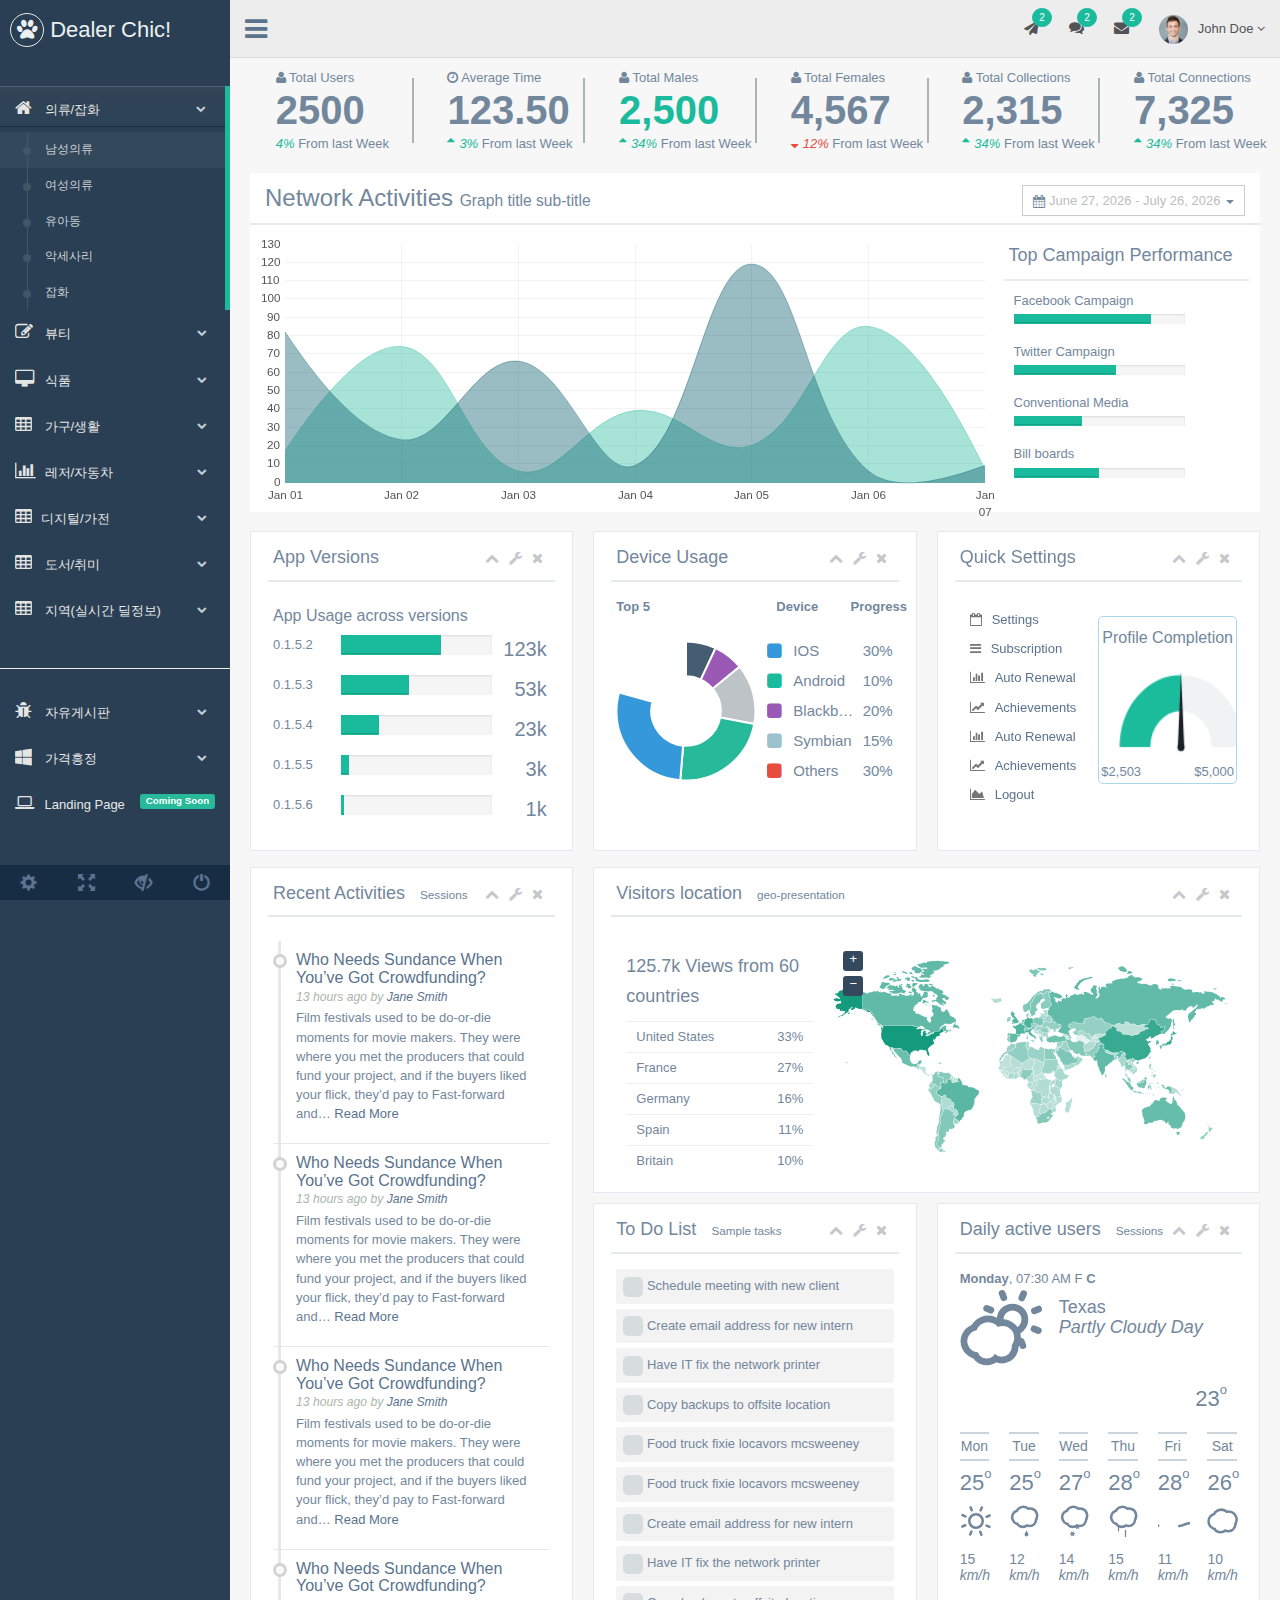
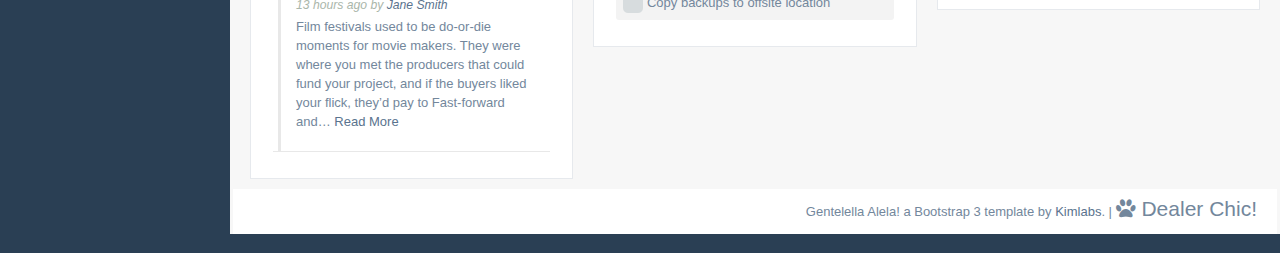
==== commit f3c10928: "index" ====
--- a/deal/WebContent/bootstrap/index.html
+++ b/deal/WebContent/bootstrap/index.html
@@ -57,16 +57,7 @@
                     </div>
                     <div class="clearfix"></div>
 
-                    <!-- menu prile quick info -->
-                    <div class="profile">
-                        <div class="profile_pic">
-                            <img src="images/img.jpg" alt="..." class="img-circle profile_img">
-                        </div>
-                        <div class="profile_info">
-                            <span>Welcome,</span>
-                            <h2>Anthony Fernando</h2>
-                        </div>
-                    </div>
+                   
                     <!-- /menu prile quick info -->
 
                     <br />
@@ -75,15 +66,19 @@
                     <div id="sidebar-menu" class="main_menu_side hidden-print main_menu">
 
                         <div class="menu_section">
-                            <h3>General</h3>
+                            
                             <ul class="nav side-menu">
                                 <li><a><i class="fa fa-home"></i> 의류/잡화 <span class="fa fa-chevron-down"></span></a>
                                     <ul class="nav child_menu" style="display: none">
-                                        <li><a href="index.html">Dashboard</a>
-                                        </li>
-                                        <li><a href="index2.html">Dashboard2</a>
-                                        </li>
-                                        <li><a href="index3.html">Dashboard3</a>
+                                        <li><a href="index.html">남성의류</a>
+                                        </li>
+                                        <li><a href="index2.html">여성의류</a>
+                                        </li>
+                                        <li><a href="index3.html">유아동</a>
+                                        </li>
+                                         <li><a href="index3.html">악세사리</a>
+                                        </li>
+                                         <li><a href="index3.html">잡화</a>
                                         </li>
                                     </ul>
                                 </li>
@@ -91,90 +86,106 @@
                                     <ul class="nav child_menu" style="display: none">
                                         <li><a href="form.html">General Form</a>
                                         </li>
-                                        <li><a href="form_advanced.html">Advanced Components</a>
-                                        </li>
-                                        <li><a href="form_validation.html">Form Validation</a>
-                                        </li>
-                                        <li><a href="form_wizards.html">Form Wizard</a>
-                                        </li>
-                                        <li><a href="form_upload.html">Form Upload</a>
-                                        </li>
-                                        <li><a href="form_buttons.html">Form Buttons</a>
+                                        <li><a href="form_advanced.html">스킨케어</a>
+                                        </li>
+                                        <li><a href="form_validation.html">메이크업</a>
+                                        </li>
+                                        <li><a href="form_wizards.html">헤어케어</a>
+                                        </li>
+                                        <li><a href="form_upload.html">바디케어</a>
+                                        </li>
+                                        <li><a href="form_buttons.html">향수</a>
                                         </li>
                                     </ul>
                                 </li>
-                                <li><a><i class="fa fa-desktop"></i> 식품/유아동 <span class="fa fa-chevron-down"></span></a>
+                                <li><a><i class="fa fa-desktop"></i> 식품 <span class="fa fa-chevron-down"></span></a>
                                     <ul class="nav child_menu" style="display: none">
-                                        <li><a href="general_elements.html">General Elements</a>
-                                        </li>
-                                        <li><a href="media_gallery.html">Media Gallery</a>
-                                        </li>
-                                        <li><a href="typography.html">Typography</a>
-                                        </li>
-                                        <li><a href="icons.html">Icons</a>
-                                        </li>
-                                        <li><a href="glyphicons.html">Glyphicons</a>
-                                        </li>
-                                        <li><a href="widgets.html">Widgets</a>
-                                        </li>
-                                        <li><a href="invoice.html">Invoice</a>
-                                        </li>
-                                        <li><a href="inbox.html">Inbox</a>
-                                        </li>
-                                        <li><a href="calender.html">Calender</a>
+                                        <li><a href="general_elements.html">농/수/축산 식품</a>
+                                        </li>
+                                        <li><a href="media_gallery.html">가공식품</a>
+                                        </li>
+                                        <li><a href="typography.html">건강/다이어트 식품</a>
+                                        </li>
+                                        <li><a href="icons.html">유아동식품</a>
+                                        </li>
+                                        <li><a href="glyphicons.html">음료/음식</a>
                                         </li>
                                     </ul>
                                 </li>
                                 <li><a><i class="fa fa-table"></i> 가구/생활 <span class="fa fa-chevron-down"></span></a>
                                     <ul class="nav child_menu" style="display: none">
-                                        <li><a href="tables.html">Tables</a>
-                                        </li>
-                                        <li><a href="tables_dynamic.html">Table Dynamic</a>
+                                        <li><a href="tables.html">침대/커튼/카페트</a>
+                                        </li>
+                                        <li><a href="tables_dynamic.html">책상/테이블/식탁</a>
+                                        </li>
+                                         <li><a href="tables_dynamic.html">홈/인테리어/DIY</a>
+                                        </li>
+                                         <li><a href="tables_dynamic.html">생활/수납/욕실/청소</a>
+                                        </li>
+                                         <li><a href="tables_dynamic.html">주방/수입주방</a>
                                         </li>
                                     </ul>
                                 </li>
                                 <li><a><i class="fa fa-bar-chart-o"></i> 레저/자동차 <span class="fa fa-chevron-down"></span></a>
                                     <ul class="nav child_menu" style="display: none">
-                                        <li><a href="chartjs.html">Chart JS</a>
-                                        </li>
-                                        <li><a href="chartjs2.html">Chart JS2</a>
-                                        </li>
-                                        <li><a href="morisjs.html">Moris JS</a>
-                                        </li>
-                                        <li><a href="echarts.html">ECharts </a>
-                                        </li>
-                                        <li><a href="other_charts.html">Other Charts </a>
+                                        <li><a href="chartjs.html">스포츠용품</a>
+                                        </li>
+                                        <li><a href="chartjs2.html">등산/아웃도어</a>
+                                        </li>
+                                        <li><a href="morisjs.html">캠핑/낚시</a>
+                                        </li>
+                                        <li><a href="echarts.html">자동차용품</a>
+                                        </li>
+                                        <li><a href="other_charts.html">레저용품</a>
                                         </li>
                                     </ul>
                                 </li>
                                 <li><a><i class="fa fa-table"></i>디지털/가전 <span class="fa fa-chevron-down"></span></a>
                                     <ul class="nav child_menu" style="display: none">
-                                        <li><a href="tables.html">Tables</a>
-                                        </li>
-                                        <li><a href="tables_dynamic.html">Table Dynamic</a>
+                                        <li><a href="tables.html">카메라/악세사리</a>
+                                        </li>
+                                        <li><a href="tables_dynamic.html">주방가전</a>
+                                        </li>
+                                         <li><a href="tables_dynamic.html">생활가전</a>
+                                        </li>
+                                         <li><a href="tables_dynamic.html">노트북/데스크탑/PC부품</a>
+                                        </li>
+                                         <li><a href="tables_dynamic.html">휴대폰/악세사리</a>
                                         </li>
                                     </ul>
                                 </li>
                                 <li><a><i class="fa fa-table"></i> 도서/취미 <span class="fa fa-chevron-down"></span></a>
                                     <ul class="nav child_menu" style="display: none">
-                                        <li><a href="tables.html">Tables</a>
-                                        </li>
-                                        <li><a href="tables_dynamic.html">Table Dynamic</a>
+                                        <li><a href="tables.html">도서/음반/DVD</a>
+                                        </li>
+                                        <li><a href="tables_dynamic.html">e쿠폰/상품권/이용권</a>
+                                        </li>
+                                        <li><a href="tables_dynamic.html">여행/숙박/항공</a>
+                                        </li>
+                                        <li><a href="tables_dynamic.html">반려동물용품</a>
+                                        </li>
+                                        <li><a href="tables_dynamic.html">문구/취미</a>
                                         </li>
                                     </ul>
                                 </li>
                                 <li><a><i class="fa fa-table"></i> 지역(실시간 딜정보) <span class="fa fa-chevron-down"></span></a>
                                     <ul class="nav child_menu" style="display: none">
-                                        <li><a href="tables.html">Tables</a>
-                                        </li>
-                                        <li><a href="tables_dynamic.html">Table Dynamic</a>
+                                        <li><a href="tables.html">서울</a>
+                                        </li>
+                                        <li><a href="tables_dynamic.html">인천/경기/강원</a>
+                                        </li>
+                                        <li><a href="tables_dynamic.html">대구/부산</a>
+                                        </li>
+                                        <li><a href="tables_dynamic.html">대전/광주</a>
+                                        </li>
+                                        <li><a href="tables_dynamic.html">제주</a>
                                         </li>
                                     </ul>
                                 </li>
                             </ul>
                         </div>
                         <div class="menu_section">
-                            <h3>Live On</h3>
+                            <hr>
                             <ul class="nav side-menu">
                                 <li><a><i class="fa fa-bug"></i> 자유게시판 <span class="fa fa-chevron-down"></span></a>
                                     <ul class="nav child_menu" style="display: none">
@@ -263,12 +274,15 @@
                                     </li>
                                 </ul>
                             </li>
-
+                            
+                            
+							<!-- 쪽지 -->
                             <li role="presentation" class="dropdown">
                                 <a href="javascript:;" class="dropdown-toggle info-number" data-toggle="dropdown" aria-expanded="false">
-                                    <i class="fa fa-envelope-o"></i>
-                                    <span class="badge bg-green">6</span>
+                                    <i class="fa fa-envelope"></i>
+                                    <span class="badge bg-green">2</span>
                                 </a>
+                                
                                 <ul id="menu1" class="dropdown-menu list-unstyled msg_list animated fadeInDown" role="menu">
                                     <li>
                                         <a>
@@ -280,7 +294,7 @@
                                             <span class="time">3 mins ago</span>
                                             </span>
                                             <span class="message">
-                                        Film festivals used to be do-or-die moments for movie makers. They were where... 
+                                      	 		1
                                     </span>
                                         </a>
                                     </li>
@@ -294,7 +308,7 @@
                                             <span class="time">3 mins ago</span>
                                             </span>
                                             <span class="message">
-                                        Film festivals used to be do-or-die moments for movie makers. They were where... 
+                                       			2
                                     </span>
                                         </a>
                                     </li>
@@ -308,7 +322,7 @@
                                             <span class="time">3 mins ago</span>
                                             </span>
                                             <span class="message">
-                                        Film festivals used to be do-or-die moments for movie makers. They were where... 
+                                       			3
                                     </span>
                                         </a>
                                     </li>
@@ -322,7 +336,7 @@
                                             <span class="time">3 mins ago</span>
                                             </span>
                                             <span class="message">
-                                        Film festivals used to be do-or-die moments for movie makers. They were where... 
+                                               4
                                     </span>
                                         </a>
                                     </li>
@@ -336,7 +350,159 @@
                                     </li>
                                 </ul>
                             </li>
-
+                            
+                            
+							<!-- 대화 -->
+							<li role="presentation" class="dropdown">
+                                <a href="javascript:;" class="dropdown-toggle info-number" data-toggle="dropdown" aria-expanded="false">
+                                    <i class="fa fa-comments"></i>
+                                    <span class="badge bg-green">2</span>
+                                </a>
+                                
+                                <ul id="menu1" class="dropdown-menu list-unstyled msg_list animated fadeInDown" role="menu">
+                                    <li>
+                                        <a>
+                                            <span class="image">
+                                        <img src="images/img.jpg" alt="Profile Image" />
+                                    </span>
+                                            <span>
+                                        <span>John Smith</span>
+                                            <span class="time">3 mins ago</span>
+                                            </span>
+                                            <span class="message">
+                                      	 		1
+                                    </span>
+                                        </a>
+                                    </li>
+                                    <li>
+                                        <a>
+                                            <span class="image">
+                                        <img src="images/img.jpg" alt="Profile Image" />
+                                    </span>
+                                            <span>
+                                        <span>John Smith</span>
+                                            <span class="time">3 mins ago</span>
+                                            </span>
+                                            <span class="message">
+                                       			2
+                                    </span>
+                                        </a>
+                                    </li>
+                                    <li>
+                                        <a>
+                                            <span class="image">
+                                        <img src="images/img.jpg" alt="Profile Image" />
+                                    </span>
+                                            <span>
+                                        <span>John Smith</span>
+                                            <span class="time">3 mins ago</span>
+                                            </span>
+                                            <span class="message">
+                                       			3
+                                    </span>
+                                        </a>
+                                    </li>
+                                    <li>
+                                        <a>
+                                            <span class="image">
+                                        <img src="images/img.jpg" alt="Profile Image" />
+                                    </span>
+                                            <span>
+                                        <span>John Smith</span>
+                                            <span class="time">3 mins ago</span>
+                                            </span>
+                                            <span class="message">
+                                               4
+                                    </span>
+                                        </a>
+                                    </li>
+                                    <li>
+                                        <div class="text-center">
+                                            <a>
+                                                <strong><a href="inbox.html">See All Alerts</strong>
+                                                <i class="fa fa-angle-right"></i>
+                                            </a>
+                                        </div>
+                                    </li>
+                                </ul>
+                            </li>
+							
+							<!-- 알림 -->
+                            <li role="presentation" class="dropdown">
+                                <a href="javascript:;" class="dropdown-toggle info-number" data-toggle="dropdown" aria-expanded="false">
+                                    <i class="fa fa-paper-plane"></i>
+                                    <span class="badge bg-green">2</span>
+                                </a>
+                                
+                                <ul id="menu1" class="dropdown-menu list-unstyled msg_list animated fadeInDown" role="menu">
+                                    <li>
+                                        <a>
+                                            <span class="image">
+                                        <img src="images/img.jpg" alt="Profile Image" />
+                                    </span>
+                                            <span>
+                                        <span>John Smith</span>
+                                            <span class="time">3 mins ago</span>
+                                            </span>
+                                            <span class="message">
+                                      	 		1
+                                    </span>
+                                        </a>
+                                    </li>
+                                    <li>
+                                        <a>
+                                            <span class="image">
+                                        <img src="images/img.jpg" alt="Profile Image" />
+                                    </span>
+                                            <span>
+                                        <span>John Smith</span>
+                                            <span class="time">3 mins ago</span>
+                                            </span>
+                                            <span class="message">
+                                       			2
+                                    </span>
+                                        </a>
+                                    </li>
+                                    <li>
+                                        <a>
+                                            <span class="image">
+                                        <img src="images/img.jpg" alt="Profile Image" />
+                                    </span>
+                                            <span>
+                                        <span>John Smith</span>
+                                            <span class="time">3 mins ago</span>
+                                            </span>
+                                            <span class="message">
+                                       			3
+                                    </span>
+                                        </a>
+                                    </li>
+                                    <li>
+                                        <a>
+                                            <span class="image">
+                                        <img src="images/img.jpg" alt="Profile Image" />
+                                    </span>
+                                            <span>
+                                        <span>John Smith</span>
+                                            <span class="time">3 mins ago</span>
+                                            </span>
+                                            <span class="message">
+                                               4
+                                    </span>
+                                        </a>
+                                    </li>
+                                    <li>
+                                        <div class="text-center">
+                                            <a>
+                                                <strong><a href="inbox.html">See All Alerts</strong>
+                                                <i class="fa fa-angle-right"></i>
+                                            </a>
+                                        </div>
+                                    </li>
+                                </ul>
+                            </li>
+                            
+                          
                         </ul>
                     </nav>
                 </div>
@@ -1099,7 +1265,7 @@
                 <footer>
                     <div class="">
                         <p class="pull-right">Gentelella Alela! a Bootstrap 3 template by <a>Kimlabs</a>. |
-                            <span class="lead"> <i class="fa fa-paw"></i> Gentelella Alela!</span>
+                            <span class="lead"> <i class="fa fa-paw"></i> Dealer Chic!</span>
                         </p>
                     </div>
                     <div class="clearfix"></div>
--- a/deal/WebContent/bootstrap/css/custom.css
+++ b/deal/WebContent/bootstrap/css/custom.css
@@ -0,0 +1,6345 @@
+body.nav-sm .container.body .left_col {
+    width: 70px;
+    padding: 0;
+    position: fixed;
+    height: 100%;
+    z-index: 200;
+}
+
+body.nav-sm .container.body .right_col {
+    padding: 10px 20px;
+    margin-left: 70px;
+    z-index: 2;
+}
+.right_col{min-height: 1000px;}
+body.nav-sm .navbar.nav_title {
+    width: 70px;
+}
+
+body.nav-sm .navbar.nav_title a span {
+    display: none;
+}
+
+body.nav-sm .navbar.nav_title a i {
+    font-size: 27px;
+    margin: 13px 0 0 3px;
+}
+
+.site_title i {
+    border: 1px solid #EAEAEA;
+    padding: 5px 6px;
+    border-radius: 50%;
+}
+
+body.nav-sm .main_container .top_nav {
+    padding: 0 !important;
+    display: block;
+    margin-left: 70px;
+    z-index: 2;
+}
+
+body.nav-sm .nav.side-menu li a {
+    text-align: center !important;
+    font-weight: 400;
+    font-size: 10px;
+    padding: 10px 5px;
+}
+
+body.nav-sm .nav.side-menu li.active-sm {
+    border-right: 5px solid #1ABB9C;
+}
+
+body.nav-sm > .nav.side-menu > li.active-sm > a {
+    color: #1ABB9C !important;
+}
+
+body.nav-sm .nav.side-menu li a i.toggle-up {
+    display: none !important;
+}
+
+body.nav-sm .nav.side-menu li a i {
+    font-size: 25px !important;
+    text-align: center;
+    width: 100% !important;
+    margin-bottom: 5px;
+}
+
+body.nav-sm ul.nav.child_menu {
+    left: 100%;
+    position: absolute;
+    top: 0;
+    padding: 10px;
+    width: 210px;
+    z-index: 4000;
+    background: #3E5367;
+    display: none;
+}
+
+body.nav-sm ul.nav.child_menu li {
+    padding-left: 0;
+}
+
+body.nav-sm ul.nav.child_menu li a {
+    text-align: left !important;
+}
+
+body.nav-sm .profile {
+    display: none;
+}
+
+.menu_section {
+    margin-bottom: 35px;
+}
+
+.menu_section h3 {
+    padding-left: 23px;
+    color: #fff;
+    text-transform: uppercase;
+    letter-spacing: .5px;
+    font-weight: bold;
+    font-size: 11px;
+    margin-bottom: 0;
+    margin-top: 0;
+    text-shadow: 1px 1px #000;
+}
+
+.menu_section >ul {
+    margin-top: 10px;
+}
+
+.profile_pic {
+    width: 35%;
+    float: left;
+}
+
+.img-circle.profile_img {
+    width: 70%;
+    background: #fff;
+    margin-left: 15%;
+    z-index: 1000;
+    position: inherit;
+    margin-top: 20px;
+    border: 1px solid rgba(52, 73, 94, 0.44);
+    padding: 4px;
+}
+
+.profile_info {
+    padding: 25px 10px 10px;
+    width: 65%;
+    float: left;
+}
+
+.profile_info span {
+    font-size: 13px;
+    line-height: 30px;
+    color: #BAB8B8;
+}
+
+.profile_info h2 {
+    font-size: 14px;
+    color: #ECF0F1;
+    margin: 0;
+    font-weight: 300;
+}
+
+.profile.img_2 {
+    text-align: center;
+}
+
+.profile.img_2 .profile_pic {
+    width: 100%;
+}
+
+.profile.img_2 .profile_pic .img-circle.profile_img {
+    width: 50%;
+    margin: 10px 0 0;
+}
+
+.profile.img_2 .profile_info {
+    padding: 15px 10px 0;
+    width: 100%;
+    margin-bottom: 10px;
+    float: left;
+}
+
+#sidebar-menu span.fa {
+    float: right;
+    text-align: center;
+    margin-top: 5px;
+    font-size: 10px !important;
+    min-width: inherit;
+    color: #C4CFDA;
+}
+
+.active a span.fa {
+    text-align: right !important;
+    margin-right: 4px;
+}
+
+body.nav-sm .menu_section {
+    margin: 0;
+}
+
+body.nav-sm span.fa,
+body.nav-sm .menu_section h3 {
+    display: none !important;
+}
+
+.nav_menu {
+    float: left;
+    /*background: #F4F6F9;
+    border-bottom: 1px solid #E6E9ED;*/
+    
+    background: #EDEDED;
+    border-bottom: 1px solid #D9DEE4;
+    margin-bottom: 10px;
+    width: 100%;
+}
+
+body.nav-md .container.body .col-md-3.left_col {
+    width: 230px;
+    padding: 0;
+    position: absolute;
+    display: flex;
+}
+
+body .container.body .right_col {
+    background: #F7F7F7;
+}
+
+body.nav-md .container.body .right_col {
+    padding: 10px 20px 0;
+    margin-left: 230px;
+}
+
+.nav_title {
+    width: 230px;
+    float: left;
+    background: #2A3F54;
+    border-radius: 0;
+    height: 57px;
+}
+
+@media (max-width: 991px) {
+    body.nav-md .container.body .right_col,
+    body.nav-md .container.body .top_nav {
+        width: 100%;
+        margin: 0;
+    }
+    body.nav-md .container.body .col-md-3.left_col {
+        display: none;
+    }
+    body.nav-md .container.body .right_col {
+        width: 100%;
+        padding-right: 0
+    }
+    .right_col {
+        padding: 10px !important;
+    }
+}
+
+@media (max-width: 1200px) {
+    .x_title h2 {
+        width: 62%;
+        font-size: 17px;
+    }
+    .tile,
+    .graph {
+        zoom: 85%;
+        height: inherit;
+    }
+}
+
+@media (max-width: 1270px) and (min-width: 192px) {
+    .x_title h2 small {
+        display: none
+    }
+}
+/**  ------------------------------------------  **/
+
+blue,
+.blue {
+    color: #3498DB;
+}
+
+purple,
+.purple {
+    color: #9B59B6;
+}
+
+green,
+.green {
+    color: #1ABB9C;
+}
+
+.aero {
+    color: #9CC2CB;
+}
+
+red,
+.red {
+    color: #E74C3C;
+}
+
+dark,
+.dark {
+    color: #34495E;
+}
+
+.border-blue {
+    border-color: #3498DB !important;
+}
+
+.border-purple {
+    border-color: #9B59B6 !important;
+}
+
+.border-green {
+    border-color: #1ABB9C !important;
+}
+
+.border-aero {
+    border-color: #9CC2CB !important;
+}
+
+.border-red {
+    border-color: #E74C3C !important;
+}
+
+.border-dark {
+    border-color: #34495E !important;
+}
+
+.bg-white {
+    background: #fff !important;
+    border: 1px solid #fff !important;
+    color: #73879C;
+}
+
+.bg-green {
+    background: #1ABB9C !important;
+    border: 1px solid #1ABB9C !important;
+    color: #fff;
+}
+
+.bg-red {
+    background: #E74C3C !important;
+    border: 1px solid #E74C3C !important;
+    color: #fff;
+}
+
+.bg-blue {
+    background: #3498DB !important;
+    border: 1px solid #3498DB !important;
+    color: #fff;
+}
+
+.bg-orange {
+    background: #F39C12 !important;
+    border: 1px solid #F39C12 !important;
+    color: #fff;
+}
+
+.bg-purple {
+    background: #9B59B6 !important;
+    border: 1px solid #9B59B6 !important;
+    color: #fff;
+}
+
+.bg-blue-sky {
+    background: #50C1CF !important;
+    border: 1px solid #50C1CF !important;
+    color: #fff;
+}
+
+.container {
+    width: 100%;
+    padding: 0
+}
+
+.navbar-nav>li>a,
+.navbar-brand,
+.navbar-nav>li>a {
+    color: #fff !important;
+}
+
+.navbar-brand,
+.navbar-nav>li>a {
+    margin-bottom: 5px
+}
+
+body {
+    color: #73879C;
+    background: #2A3F54;
+    /*#ECF0F1; #FCFCFC*/
+    
+    font-family: "Helvetica Neue", Roboto, Arial, "Droid Sans", sans-serif;
+    font-size: 13px;
+    font-weight: 400;
+    line-height: 1.471;
+}
+
+.main_container .top_nav {
+    padding: 0 !important;
+    display: block;
+    padding: 10px 20px 0;
+    margin-left: 230px;
+}
+
+.main_container {}
+
+.no-padding {
+    padding: 0 !important;
+}
+
+.page-title {
+    width: 100%;
+    height: 65px;
+    padding: 10px 0;
+}
+
+.page-title .title_left {
+    width: 45%;
+    float: left;
+    display: block;
+}
+
+.page-title .title_left h3 {
+    margin: 9px 0;
+}
+
+.page-title .title_right {
+    width: 55%;
+    float: left;
+    display: block;
+}
+
+.page-title .title_right .pull-right {
+    margin: 10px 0;
+}
+
+.fixed_height_320 {
+    height: 320px;
+}
+
+.fixed_height_390 {
+    height: 390px;
+}
+
+.fixed_height_200 {
+    height: 200px;
+}
+
+.overflow_hidden {
+    overflow: hidden
+}
+
+.progress-bar-dark {
+    background-color: #34495E !important;
+}
+
+.progress-bar-gray {
+    background-color: #BDC3C7 !important;
+}
+
+table.no-margin .progress {
+    margin-bottom: 0;
+}
+
+.main_content {
+    padding: 10px 20px;
+}
+
+.col-md-55 {
+    width: 50%;
+    margin-bottom: 10px;
+}
+
+@media (max-width: 992px) {
+    .tile_stats_count {
+        margin-bottom: 10px;
+        border-bottom: 1px solid #D9DEE4;
+        padding-bottom: 10px;
+    }
+}
+
+@media (min-width: 992px) and (max-width: 1100px) {
+    .tile_stats_count .count {
+        font-size: 35px !important;
+    }
+}
+
+@media(max-width:768px) {
+    .tile_stats_count .count {
+        font-size: 30px !important;
+    }
+    .tile_stats_count .right span {
+        font-size: 12px;
+    }
+}
+
+@media (min-width: 768px) {
+    .col-md-55 {
+        width: 20%;
+    }
+}
+
+@media (min-width: 992px) {
+    .col-md-55 {
+        width: 20%;
+    }
+}
+
+@media (min-width: 1200px) {
+    .col-md-55 {
+        width: 20%;
+    }
+}
+
+@media (min-width: 192px) and (max-width: 1270px) {
+    .hidden-small {
+        display: none !important;
+    }
+    table.tile_info span.right {
+        margin-right: 7px;
+        float: left;
+    }
+}
+
+.center-margin {
+    margin: 0 auto;
+    float: none!important;
+}
+
+.col-md-55,
+.col-xs-1,
+.col-sm-1,
+.col-md-1,
+.col-lg-1,
+.col-xs-2,
+.col-sm-2,
+.col-md-2,
+.col-lg-2,
+.col-xs-3,
+.col-sm-3,
+.col-md-3,
+.col-lg-3,
+.col-xs-4,
+.col-sm-4,
+.col-md-4,
+.col-lg-4,
+.col-xs-5,
+.col-sm-5,
+.col-md-5,
+.col-lg-5,
+.col-xs-6,
+.col-sm-6,
+.col-md-6,
+.col-lg-6,
+.col-xs-7,
+.col-sm-7,
+.col-md-7,
+.col-lg-7,
+.col-xs-8,
+.col-sm-8,
+.col-md-8,
+.col-lg-8,
+.col-xs-9,
+.col-sm-9,
+.col-md-9,
+.col-lg-9,
+.col-xs-10,
+.col-sm-10,
+.col-md-10,
+.col-lg-10,
+.col-xs-11,
+.col-sm-11,
+.col-md-11,
+.col-lg-11,
+.col-xs-12,
+.col-sm-12,
+.col-md-12,
+.col-lg-12 {
+    position: relative;
+    min-height: 1px;
+    float: left;
+    padding-right: 10px;
+    padding-left: 10px;
+}
+
+.row {
+    margin-right: -10px;
+    margin-left: -10px;
+}
+
+.grid_slider .col-md-6 {
+    padding: 0 40px;
+}
+
+h1,
+.h1,
+h2,
+.h2,
+h3,
+.h3 {
+    margin-top: 10px;
+    margin-bottom: 10px;
+}
+
+a {
+    color: #5A738E;
+    text-decoration: none;
+}
+
+a,
+a:visited,
+a:focus,
+a:active,
+:visited,
+:focus,
+:active,
+.btn:focus,
+.btn:active:focus,
+.btn.active:focus,
+.btn.focus,
+.btn:active.focus,
+.btn.active.focus {
+    outline: 0;
+}
+
+a:hover,
+a:focus {
+    text-decoration: none
+}
+
+.navbar {
+    margin-bottom: 0
+}
+
+.navbar-header {
+    background: #34495E;
+}
+
+.navbar-right {
+    margin-right: 0;
+}
+
+.top_nav .navbar-right {
+    margin: 0;
+    width: 70%;
+    float: right;
+}
+
+.top_nav .navbar-right li {
+    display: inline-block;
+    float: right;
+}
+
+.top_nav .dropdown-menu {
+    min-width: 220px;
+}
+
+.top_nav .dropdown-menu li {
+    width: 100%;
+}
+
+.top_nav .dropdown-menu li a {
+    width: 100%;
+    padding: 12px 20px;
+}
+
+.top_nav li a i {
+    font-size: 15px
+}
+
+.navbar-static-top {
+    position: fixed;
+    top: 0;
+    width: 100%;
+}
+
+.sidebar-header {
+    border-bottom: 0;
+    margin-top: 46px;
+}
+
+.sidebar-header:first-of-type {
+    margin-top: 0
+}
+
+.nav.side-menu> li {
+    position: relative;
+    display: block;
+}
+
+.nav.side-menu> li > a {
+    margin-bottom: 6px;
+}
+
+.nav.side-menu> li > a:hover {
+    color: #F2F5F7 !important;
+}
+
+.nav.side-menu>li>a:hover,
+.nav>li>a:focus {
+    text-decoration: none;
+    background: transparent;
+}
+
+.nav.child_menu li:hover {
+    background-color: rgba(255, 255, 255, 0.06);
+}
+
+.nav.child_menu li {
+    padding-left: 36px
+}
+
+body.nav-md ul.nav.child_menu li:before {
+    background: #425668;
+    bottom: auto;
+    content: "";
+    height: 8px;
+    left: 23px;
+    margin-top: 15px;
+    position: absolute;
+    right: auto;
+    width: 8px;
+    z-index: 1;
+    -webkit-border-radius: 50%;
+    -moz-border-radius: 50%;
+    border-radius: 50%;
+}
+
+body.nav-md ul.nav.child_menu li:after {
+    border-left: 1px solid #425668;
+    bottom: 0;
+    content: "";
+    left: 27px;
+    position: absolute;
+    top: 0;
+}
+
+.nav.side-menu>li>a,
+.nav.child_menu>li>a {
+    color: #E7E7E7 !important;
+    font-weight: 500;
+}
+
+.nav>li>a {
+    position: relative;
+    display: block;
+    padding: 13px 15px 7px;
+}
+
+.nav.side-menu> li.current-page,
+.nav.side-menu> li.active {
+    border-right: 5px solid #1ABB9C;
+}
+
+li.current-page {
+    background: rgba(255, 255, 255, 0.05);
+}
+
+.nav.side-menu> li.active > a {
+    color: #ff0000;
+    text-shadow: rgba(0, 0, 0, 0.25) 0 -1px 0;
+    background: -webkit-gradient(linear, 50% 0%, 50% 100%, color-stop(0%, #5b6479), color-stop(100%, #4c5566)), #686e78;
+    background: -webkit-linear-gradient(#334556, #2C4257), #2A3F54;
+    background: -moz-linear-gradient(#334556, #2C4257), #2A3F54;
+    background: -o-linear-gradient(#334556, #2C4257), #2A3F54;
+    background: linear-gradient(#334556, #2C4257), #2A3F54;
+    -webkit-box-shadow: rgba(0, 0, 0, 0.25) 0 1px 0, inset rgba(255, 255, 255, 0.16) 0 1px 0;
+    -moz-box-shadow: rgba(0, 0, 0, 0.25) 0 1px 0, inset rgba(255, 255, 255, 0.16) 0 1px 0;
+    box-shadow: rgba(0, 0, 0, 0.25) 0 1px 0, inset rgba(255, 255, 255, 0.16) 0 1px 0;
+}
+
+li.current-page a {
+    color: #1ABB9C !important
+}
+
+.navbar-brand,
+.navbar-nav>li>a {
+    font-weight: 500;
+    color: #ECF0F1 !important;
+    margin-left: 0 !important;
+    line-height: 32px;
+}
+
+.site_title {
+    text-overflow: ellipsis;
+    overflow: hidden;
+    font-weight: 400;
+    font-size: 22px;
+    width: 100%;
+    color: #ECF0F1 !important;
+    margin-left: 0 !important;
+    line-height: 59px;
+    display: block;
+    height: 55px;
+    margin: 0;
+    padding-left: 10px;
+}
+
+.site_title:hover,
+.site_title:focus {
+    text-decoration: none
+}
+
+.nav.navbar-nav>li>a {
+    color: #515356 !important;
+}
+
+.nav.top_menu>li>a {
+    position: relative;
+    display: block;
+    padding: 10px 15px;
+    color: #34495E !important;
+}
+
+.nav>li>a:hover,
+.nav>li>a:focus {
+    background-color: transparent;
+}
+
+.top_search {
+    padding: 0;
+}
+
+.top_search .form-control {
+    border-right: 0;
+    box-shadow: inset 0 1px 0px rgba(0, 0, 0, 0.075);
+    border-radius: 25px 0px 0px 25px;
+    padding-left: 20px;
+    border: 1px solid rgba(221, 226, 232, 0.49);
+}
+
+.top_search .form-control:focus {
+    border: 1px solid rgba(221, 226, 232, 0.49);
+    border-right: 0;
+}
+
+.top_search .input-group-btn button {
+    border-radius: 0px 25px 25px 0px;
+    border: 1px solid rgba(221, 226, 232, 0.49);
+    border-left: 0;
+    box-shadow: inset 0 1px 1px rgba(0, 0, 0, 0.075);
+    color: #93A2B2;
+    margin-bottom: 0 !important;
+}
+
+.toggle {
+    float: left;
+    margin: 0;
+    padding-top: 16px;
+    width: 70px;
+}
+
+.toggle a {
+    padding: 15px 15px 0;
+    margin: 0;
+}
+
+.toggle a i {
+    font-size: 26px;
+}
+
+.nav.child_menu > li > a {
+    color: rgba(255, 255, 255, 0.75) !important;
+    font-size: 12px;
+    padding: 9px;
+}
+
+.panel_toolbox {
+    float: right;
+    min-width: 70px;
+}
+
+.panel_toolbox>li {
+    float: left;
+}
+
+.panel_toolbox>li>a {
+    padding: 5px;
+    color: #C5C7CB;
+    font-size: 14px;
+}
+
+.panel_toolbox>li>a:hover {
+    background: #F5F7FA;
+}
+
+.line_30 {
+    line-height: 30px;
+}
+
+.main_menu_side {
+    padding: 0;
+}
+
+.bs-docs-sidebar .nav>li>a {
+    display: block;
+    padding: 4px 6px;
+}
+
+.x_content canvas {}
+
+footer {
+    background: #fff;
+    padding: 5px 20px 0;
+    height: 45px;
+    margin: 0 -17px;
+}
+
+.tile-stats.sparkline {
+    padding: 10px;
+    text-align: center;
+}
+
+.jqstooltip {
+    background: #34495E !important;
+    width: 30px !important;
+    height: 22px !important;
+    text-decoration: none;
+}
+
+a.btn-success,
+a.btn-primary,
+a.btn-warning,
+a.btn-danger {
+    color: #fff !important;
+}
+
+.btn {
+    border-radius: 3px;
+}
+
+.tooltip {
+    display: block !important;
+}
+
+.tiles {
+    border-top: 1px solid #ccc;
+    margin-top: 15px;
+    padding-top: 5px;
+    margin-bottom: 0;
+}
+
+.tile {
+    overflow: hidden;
+}
+
+.top_tiles {
+    margin-bottom: 0;
+}
+
+.top_tiles .tile span {}
+
+.top_tiles .tile h2 {
+    font-size: 30px;
+    line-height: 30px;
+    margin: 3px 0 7px;
+    font-weight: bold;
+}
+
+article.media {
+    width: 100%;
+}
+/* *********  custom accordion  **************************** */
+
+*,
+*:before,
+*:after {
+    -webkit-box-sizing: border-box;
+    -moz-box-sizing: border-box;
+    box-sizing: border-box;
+}
+
+#integration-list {
+    width: 100%;
+    margin: 0 auto;
+    display: table;
+}
+
+#integration-list ul {
+    padding: 0;
+    margin: 20px 0;
+    color: #555;
+}
+
+#integration-list ul > li {
+    list-style: none;
+    border-top: 1px solid #ddd;
+    display: block;
+    padding: 15px;
+    overflow: hidden;
+}
+
+#integration-list ul:last-child {
+    border-bottom: 1px solid #ddd;
+}
+
+#integration-list ul > li:hover {
+    background: #efefef;
+}
+
+.expand {
+    display: block;
+    text-decoration: none;
+    color: #555;
+    cursor: pointer;
+}
+
+.expand h2 {
+    width: 85%;
+    float: left;
+}
+
+h2 {
+    font-size: 18px;
+    font-weight: 400;
+}
+
+#left,
+#right {
+    display: table;
+}
+
+#sup {
+    display: table-cell;
+    vertical-align: middle;
+    width: 80%;
+}
+
+.detail a {
+    text-decoration: none;
+    color: #C0392B;
+    border: 1px solid #C0392B;
+    padding: 6px 10px 5px;
+    font-size: 13px;
+    margin-right: 7px;
+}
+
+.detail {
+    margin: 10px 0 10px 0px;
+    display: none;
+    line-height: 22px;
+    height: 150px;
+}
+
+.detail span {
+    margin: 0;
+}
+
+.right-arrow {
+    width: 10px;
+    float: right;
+    font-weight: bold;
+    font-size: 20px;
+}
+
+.accordion .panel {
+    margin-bottom: 5px;
+    border-radius: 0;
+    border-bottom: 1px solid #efefef;
+}
+
+.accordion .panel-heading {
+    background: #F2F5F7;
+    padding: 13px;
+      width: 100%;
+  display: block;
+}
+
+.accordion .panel:hover {
+    background: #F2F5F7;
+}
+
+.x_panel {
+    position: relative;
+    width: 100%;
+    margin-bottom: 10px;
+    padding: 10px 17px;
+    display: inline-block;
+    background: #fff;
+    border: 1px solid #E6E9ED;
+    -webkit-column-break-inside: avoid;
+    -moz-column-break-inside: avoid;
+    column-break-inside: avoid;
+    opacity: 1;
+    -moz-transition: all .2s ease;
+    -o-transition: all .2s ease;
+    -webkit-transition: all .2s ease;
+    -ms-transition: all .2s ease;
+    transition: all .2s ease;
+}
+
+.x_title {
+    border-bottom: 2px solid #E6E9ED;
+    padding: 1px 5px 6px;
+    margin-bottom: 10px;
+}
+
+.x_title .filter {
+    width: 40%;
+    float: right;
+}
+
+.x_title h2 {
+    margin: 5px 0 6px;
+    float: left;
+    display: block;
+    text-overflow: ellipsis;
+    overflow: hidden;
+    white-space: nowrap;
+}
+
+.x_title h2 small {
+    margin-left: 10px;
+}
+
+.x_title span {
+    color: #BDBDBD;
+}
+
+.x_content {
+    padding: 0 5px 6px;
+    position: relative;
+    width: 100%;
+    float: left;
+    clear: both;
+    margin-top: 5px;
+}
+
+.x_content h4 {
+    font-size: 16px;
+    font-weight: 500;
+}
+
+legend {
+    padding-bottom: 7px;
+}
+
+.modal-title {
+    margin: 0;
+    line-height: 1.42857143;
+}
+
+.demo-placeholder {
+    height: 280px;
+}
+/* *********  contacts  ********************************** */
+.profile_view {
+    margin-bottom: 20px;
+    display: inline-block;
+    width: 100%;
+}
+.well.profile_view {
+    padding: 10px 0 0;
+}
+
+.well.profile_view .divider {
+    border-top: 1px solid #e5e5e5;
+    padding-top: 5px;
+    margin-top: 5px;
+}
+
+.well.profile_view .ratings {
+    margin-bottom: 0;
+}
+
+.pagination.pagination-split li {
+    display: inline-block;
+    margin-right: 3px;
+}
+
+.pagination.pagination-split li a {
+    border-radius: 4px;
+    color: #768399;
+    -moz-border-radius: 4px;
+    -webkit-border-radius: 4px;
+}
+
+.well.profile_view {
+    background: #fff;
+}
+
+.well.profile_view .bottom {
+    margin-top: -20px;
+    background: #F2F5F7;
+    padding: 9px 0;
+    border-top: 1px solid #E6E9ED;
+}
+
+.well.profile_view .left {
+    margin-top: 20px;
+}
+
+.well.profile_view .left p {
+    margin-bottom: 3px;
+}
+
+.well.profile_view .right {
+    margin-top: 0px;
+    padding: 10px;
+}
+
+.well.profile_view .img-circle {
+    border: 1px solid #E6E9ED;
+    padding: 2px;
+}
+
+.well.profile_view h2 {
+    margin: 5px 0;
+}
+
+.well.profile_view .ratings {
+    text-align: left;
+    font-size: 16px;
+}
+
+.well.profile_view .brief {
+    margin: 0;
+    font-weight: 300;
+}
+
+.profile_left {
+    background: white;
+}
+/* *********  /contacts  ********************************** */
+/* *********  /custom accordion  **************************** */
+/* *********  dashboard widget  **************************** */
+
+table.tile h3,
+table.tile h4,
+table.tile span {
+    font-weight: bold;
+    vertical-align: middle !important;
+}
+
+table.tile th,
+table.tile td {
+    text-align: center;
+}
+
+table.tile th {
+    border-bottom: 1px solid #E6ECEE;
+}
+
+table.tile td {
+    padding: 5px 0;
+}
+
+table.tile td ul {
+    text-align: left;
+    padding-left: 0
+}
+
+table.tile td ul li {
+    list-style: none;
+    width: 100%;
+}
+
+table.tile td ul li a {
+    width: 100%
+}
+
+table.tile td ul li a big {
+    right: 0;
+    float: right;
+    margin-right: 13px;
+}
+
+table.tile_info {
+    width: 100%;
+}
+
+table.tile_info td {
+    text-align: left;
+    padding: 1px;
+    font-size: 15px
+}
+
+table.tile_info td p {
+    white-space: nowrap;
+    overflow: hidden;
+    text-overflow: ellipsis;
+    margin: 0;
+    line-height: 28px;
+}
+
+table.tile_info td i {
+    margin-right: 8px;
+    font-size: 17px;
+    float: left;
+    width: 18px;
+    line-height: 28px
+}
+
+table.tile_info td:first-child {
+    width: 83%;
+}
+
+td span {
+    line-height: 28px;
+}
+
+.sidebar-widget {
+    overflow: hidden;
+}
+
+.error-number {
+    font-size: 90px;
+    line-height: 90px;
+    margin: 20px 0;
+}
+
+.col-middle {
+    margin-top: 5%;
+}
+
+.mid_center {
+    width: 370px;
+    margin: 0 auto;
+    text-align: center;
+    padding: 10px 20px;
+}
+
+h3.degrees {
+    font-size: 22px;
+    font-weight: 400;
+    text-align: center;
+}
+
+.degrees:after {
+    content: "o";
+    position: relative;
+    top: -12px;
+    font-size: 13px;
+    font-weight: 300;
+}
+
+.daily-weather .day {
+    font-size: 14px;
+    border-top: 2px solid rgba(115, 135, 156, 0.36);
+    text-align: center;
+    border-bottom: 2px solid rgba(115, 135, 156, 0.36);
+    padding: 5px 0;
+}
+
+.weather-days .col-sm-2 {
+    overflow: hidden;
+    width: 16.66666667%;
+}
+
+.weather .row {
+    margin-bottom: 0
+}
+/* *********  tables styling  ******************************* */
+
+.bulk-actions {
+    display: none;
+}
+
+table.countries_list {
+    width: 100%;
+}
+
+table.countries_list td {
+    padding: 0 10px;
+    line-height: 30px;
+    border-top: 1px solid #eeeeee;
+}
+
+.dataTables_paginate a {
+    padding: 6px 9px !important;
+    background: #ddd !important;
+    border-color: #ddd !important;
+}
+
+.paging_full_numbers a.paginate_active {
+    background-color: rgba(38, 185, 154, 0.59) !important;
+    border-color: rgba(38, 185, 154, 0.59) !important;
+}
+
+button.DTTT_button,
+div.DTTT_button,
+a.DTTT_button {
+    border: 1px solid #E7E7E7 !important;
+    background: #E7E7E7 !important;
+    box-shadow: none !important;
+}
+
+table.jambo_table {
+    border: 1px solid rgba(221, 221, 221, 0.78);
+}
+
+table.jambo_table thead {
+    background: rgba(52, 73, 94, 0.94);
+    color: #ECF0F1;
+}
+
+table.jambo_table tbody tr:hover td {
+    background: rgba(38, 185, 154, 0.07);
+    border-top: 1px solid rgba(38, 185, 154, 0.11);
+    border-bottom: 1px solid rgba(38, 185, 154, 0.11);
+}
+
+table.jambo_table tbody tr.selected {
+    background: rgba(38, 185, 154, 0.16);
+}
+
+table.jambo_table tbody tr.selected td {
+    border-top: 1px solid rgba(38, 185, 154, 0.40);
+    border-bottom: 1px solid rgba(38, 185, 154, 0.40);
+}
+
+.dataTables_paginate a {
+    background: #ff0000;
+}
+
+.dataTables_wrapper {
+    position: relative;
+    clear: both;
+    zoom: 1;
+    /* Feeling sorry for IE */
+}
+
+.dataTables_processing {
+    position: absolute;
+    top: 50%;
+    left: 50%;
+    width: 250px;
+    height: 30px;
+    margin-left: -125px;
+    margin-top: -15px;
+    padding: 14px 0 2px 0;
+    border: 1px solid #ddd;
+    text-align: center;
+    color: #999;
+    font-size: 14px;
+    background-color: white;
+}
+
+.dataTables_length {
+    width: 40%;
+    float: left;
+}
+
+.dataTables_filter {
+    width: 50%;
+    float: right;
+    text-align: right;
+}
+
+.dataTables_info {
+    width: 60%;
+    float: left;
+}
+
+.dataTables_paginate {
+    float: right;
+    text-align: right;
+}
+/* Pagination nested */
+
+.paginate_disabled_previous,
+.paginate_enabled_previous,
+.paginate_disabled_next,
+.paginate_enabled_next {
+    height: 19px;
+    float: left;
+    cursor: pointer;
+    *cursor: hand;
+    color: #111 !important;
+}
+
+.paginate_disabled_previous:hover,
+.paginate_enabled_previous:hover,
+.paginate_disabled_next:hover,
+.paginate_enabled_next:hover {
+    text-decoration: none !important;
+}
+
+.paginate_disabled_previous:active,
+.paginate_enabled_previous:active,
+.paginate_disabled_next:active,
+.paginate_enabled_next:active {
+    outline: none;
+}
+
+.paginate_disabled_previous,
+.paginate_disabled_next {
+    color: #666 !important;
+}
+
+.paginate_disabled_previous,
+.paginate_enabled_previous {
+    padding-left: 23px;
+}
+
+.paginate_disabled_next,
+.paginate_enabled_next {
+    padding-right: 23px;
+    margin-left: 10px;
+}
+
+.paginate_disabled_previous {
+    background: url('../images/back_disabled.png') no-repeat top left;
+}
+
+.paginate_enabled_previous {
+    background: url('../images/back_enabled.png') no-repeat top left;
+}
+
+.paginate_enabled_previous:hover {
+    background: url('../images/back_enabled_hover.png') no-repeat top left;
+}
+
+.paginate_disabled_next {
+    background: url('../images/forward_disabled.png') no-repeat top right;
+}
+
+.paginate_enabled_next {
+    background: url('../images/forward_enabled.png') no-repeat top right;
+}
+
+.paginate_enabled_next:hover {
+    background: url('../images/forward_enabled_hover.png') no-repeat top right;
+}
+
+table.display {
+    margin: 0 auto;
+    clear: both;
+    width: 100%;
+}
+
+table.display thead th {
+    padding: 8px 18px 8px 10px;
+    border-bottom: 1px solid black;
+    font-weight: bold;
+    cursor: pointer;
+    cursor: hand;
+}
+
+table.display tfoot th {
+    padding: 3px 18px 3px 10px;
+    border-top: 1px solid black;
+    font-weight: bold;
+}
+
+table.display tr.heading2 td {
+    border-bottom: 1px solid #aaa;
+}
+
+table.display td {
+    padding: 3px 10px;
+}
+
+table.display td.center {
+    text-align: center;
+}
+
+.sorting_asc {
+    background: url('../images/sort_asc.png') no-repeat center right;
+}
+
+.sorting_desc {
+    background: url('../images/sort_desc.png') no-repeat center right;
+}
+
+.sorting {
+    background: url('../images/sort_both.png') no-repeat center right;
+}
+
+.sorting_asc_disabled {
+    background: url('../images/sort_asc_disabled.png') no-repeat center right;
+}
+
+.sorting_desc_disabled {
+    background: url('../images/sort_desc_disabled.png') no-repeat center right;
+}
+
+table.display thead th:active,
+table.display thead td:active {
+    outline: none;
+}
+
+.dataTables_scroll {
+    clear: both;
+}
+
+.dataTables_scrollBody {
+    *margin-top: -1px;
+    -webkit-overflow-scrolling: touch;
+}
+
+.top,
+.bottom {}
+
+.top .dataTables_info {
+    float: none;
+}
+
+.clear {
+    clear: both;
+}
+
+.dataTables_empty {
+    text-align: center;
+}
+
+tfoot input {
+    margin: 0.5em 0;
+    width: 100%;
+    color: #444;
+}
+
+tfoot input.search_init {
+    color: #999;
+}
+
+td.group {
+    background-color: #d1cfd0;
+    border-bottom: 2px solid #A19B9E;
+    border-top: 2px solid #A19B9E;
+}
+
+td.details {
+    background-color: #d1cfd0;
+    border: 2px solid #A19B9E;
+}
+
+.example_alt_pagination div.dataTables_info {
+    width: 40%;
+}
+
+.paging_full_numbers {
+    width: 400px;
+    height: 22px;
+    line-height: 22px;
+}
+
+.paging_full_numbers a:active {
+    outline: none
+}
+
+.paging_full_numbers a:hover {
+    text-decoration: none;
+}
+
+.paging_full_numbers a.paginate_button,
+.paging_full_numbers a.paginate_active {
+    border: 1px solid #aaa;
+    -webkit-border-radius: 5px;
+    -moz-border-radius: 5px;
+    padding: 2px 5px;
+    margin: 0 3px;
+    cursor: pointer;
+    *cursor: hand;
+}
+
+.paging_full_numbers a.paginate_button {
+    background-color: #ddd;
+}
+
+.paging_full_numbers a.paginate_button:hover {
+    background-color: #ccc;
+    text-decoration: none !important;
+}
+
+.paging_full_numbers a.paginate_active {
+    background-color: #99B3FF;
+}
+
+table.display tr.even.row_selected td {
+    background-color: #B0BED9;
+}
+
+table.display tr.odd.row_selected td {
+    background-color: #9FAFD1;
+}
+
+div.box {
+    height: 100px;
+    padding: 10px;
+    overflow: auto;
+    border: 1px solid #8080FF;
+    background-color: #E5E5FF;
+}
+/* *********  /tables styleing  ****************************** */
+/* *********  /dashboard widget  **************************** */
+/* *********  widgets  *************************************** */
+
+ul.msg_list li {
+    background: #f7f7f7;
+    padding: 5px;
+    display: flex;
+    margin: 6px 6px 0;
+    width: 96% !important;
+}
+
+ul.msg_list li:last-child {
+    margin-bottom: 6px;
+    padding: 10px;
+}
+
+ul.msg_list li a {
+    padding: 3px 5px !important;
+}
+
+ul.msg_list li a .image img {
+    border-radius: 2px 2px 2px 2px;
+    -webkit-border-radius: 2px 2px 2px 2px;
+    float: left;
+    margin-right: 10px;
+    width: 11%;
+}
+
+ul.msg_list li a .time {
+    font-size: 11px;
+    font-style: italic;
+    font-weight: bold;
+    position: absolute;
+    right: 35px;
+}
+
+ul.msg_list li a .message {
+    display: block !important;
+    font-size: 11px;
+}
+
+.dropdown-menu.msg_list {
+    width: 300px !important;
+}
+
+.dropdown-menu.msg_list span {
+    white-space: normal;
+}
+
+.dropdown-menu {
+    border: medium none;
+    border-radius: 3px;
+    box-shadow: 0 0 3px;
+    display: none;
+    float: left;
+    font-size: 12px;
+    left: 0;
+    list-style: none outside none;
+    padding: 0;
+    position: absolute;
+    text-shadow: none;
+    top: 100%;
+    z-index: 1000;
+    border-radius: 2px;
+    border-top: 1px solid #999999;
+}
+
+.dropdown-menu:after {
+    border-bottom: 6px solid #999999;
+    border-left: 6px solid transparent;
+    border-right: 6px solid transparent;
+    content: "";
+    display: inline-block;
+    right: 6%;
+    position: absolute;
+    top: -6px;
+}
+
+.dropdown-menu>li>a {
+    color: #5A738E;
+}
+
+.navbar-nav .open .dropdown-menu {
+    position: absolute;
+    background: #fff;
+    margin-top: 0;
+    border: 1px solid #D9DEE4;
+    -webkit-box-shadow: none;
+}
+
+.info-number .badge {
+    font-size: 10px;
+    font-weight: normal;
+    line-height: 13px;
+    padding: 2px 6px;
+    position: absolute;
+    right: 2px;
+    top: 8px;
+}
+
+ul.to_do {
+    padding: 0;
+}
+
+ul.to_do li {
+    background: #f3f3f3;
+    -webkit-border-radius: 3px;
+    -moz-border-radius: 3px;
+    border-radius: 3px;
+    position: relative;
+    padding: 7px;
+    margin-bottom: 5px;
+    list-style: none;
+}
+
+ul.to_do p {
+    margin: 0;
+}
+
+.dashboard-widget {
+    background: #f6f6f6;
+    border-top: 5px solid #79C3DF;
+    border-radius: 3px;
+    padding: 5px 10px 10px;
+}
+
+.dashboard-widget .dashboard-widget-title {
+    font-weight: normal;
+    border-bottom: 1px solid #c1cdcd;
+    margin: 0 0 10px 0;
+    padding-bottom: 5px;
+    padding-left: 40px;
+    line-height: 30px;
+}
+
+.dashboard-widget .dashboard-widget-title i {
+    font-size: 100%;
+    margin-left: -35px;
+    margin-right: 10px;
+    color: #33a1c9;
+    padding: 3px 6px;
+    border: 1px solid #abd9ea;
+    border-radius: 5px;
+    background: #fff;
+}
+
+ul.quick-list {
+    width: 45%;
+    padding-left: 0;
+    display: inline-block;
+}
+
+ul.quick-list li {
+    padding-left: 10px;
+    list-style: none;
+    margin: 0;
+    padding-bottom: 6px;
+    padding-top: 4px;
+    white-space: nowrap;
+    text-overflow: ellipsis;
+    overflow: hidden;
+}
+
+ul.quick-list li i {
+    padding-right: 10px;
+    color: #757679;
+}
+
+.dashboard-widget-content {
+    padding-top: 9px;
+}
+
+.dashboard-widget-content .sidebar-widget {
+    width: 50%;
+    display: inline-block;
+    vertical-align: top;
+    background: #fff;
+    border: 1px solid #abd9ea;
+    border-radius: 5px;
+    text-align: center;
+    float: right;
+    padding: 2px;
+    margin-top: 10px;
+}
+
+.widget_summary {
+    width: 100%;
+    display: inline-flex;
+}
+
+.widget_summary .w_left {
+    float: left;
+    text-align: left;
+}
+
+.widget_summary .w_center {
+    float: left;
+}
+
+.widget_summary .w_right {
+    float: left;
+    text-align: right;
+}
+
+.widget_summary .w_right span {
+    font-size: 20px;
+}
+
+.w_20 {
+    width: 20%
+}
+
+.w_25 {
+    width: 25%
+}
+
+.w_55 {
+    width: 55%
+}
+
+h5.graph_title {
+    text-align: left;
+    margin-left: 10px
+}
+
+h5.graph_title i {
+    margin-right: 10px;
+    font-size: 17px
+}
+
+span.right {
+    float: right;
+    font-size: 14px !important
+}
+
+.tile_info a {
+    text-overflow: ellipsis;
+}
+
+.sidebar-footer {
+    bottom: 0px;
+    clear: both;
+    display: block;
+    padding: 5px 0 0 0;
+    position: fixed;
+    width: 230px;
+    z-index: 1000;
+    background: #2A3F54;
+}
+
+.sidebar-footer a {
+    padding: 7px 0 3px;
+    text-align: center;
+    width: 25%;
+    font-size: 17px;
+    display: block;
+    float: left;
+    background: #172D44;
+}
+
+.sidebar-footer a:hover {
+    background: #425567;
+}
+
+.tile_count {
+    margin-bottom: 20px;
+    margin-top: 20px;
+}
+
+.tile_count div:first-child .left {
+    border: 0;
+}
+
+.tile_count .tile_stats_count {
+    border-left: 0px solid #333;
+    padding: 0;
+}
+
+.tile_stats_count .left {
+    width: 15%;
+    float: left;
+    height: 65px;
+    border-left: 2px solid #ADB2B5;
+    margin-top: 10px;
+}
+
+.tile_stats_count .right {
+    padding-left: 10px;
+    height: 100%;
+    text-overflow: ellipsis;
+    overflow: hidden;
+}
+
+.tile_stats_count .right span {
+    text-overflow: ellipsis;
+    white-space: nowrap;
+}
+
+.tile_stats_count .count {
+    font-size: 40px;
+    line-height: 47px;
+    font-weight: 600;
+}
+
+.tile_stats_count .count small {
+    font-size: 20px;
+    line-height: 20px;
+    font-weight: 600;
+}
+
+.count_bottom i {
+    width: 12px;
+}
+
+.dashboard_graph {
+    background: #fff;
+    padding: 7px 10px;
+}
+
+.dashboard_graph .col-md-9,
+.dashboard_graph .col-md-3 {
+    padding: 0;
+}
+
+a.user-profile {
+    color: #5E6974 !important;
+}
+
+.user-profile img {
+    width: 29px;
+    height: 29px;
+    border-radius: 50%;
+    margin-right: 10px;
+}
+
+ul.top_profiles {
+    height: 330px;
+    width: 100%;
+}
+
+ul.top_profiles li {
+    margin: 0;
+    padding: 3px 5px;
+}
+
+ul.top_profiles li:nth-child(odd) {
+    background-color: #eee;
+}
+
+.media .profile_thumb {
+    border: 1px solid;
+    width: 50px;
+    height: 50px;
+    margin: 5px 10px 5px 0;
+    border-radius: 50%;
+    padding: 9px 12px;
+}
+
+.media .profile_thumb i {
+    font-size: 30px;
+}
+
+.media .date {
+    background: #ccc;
+    width: 52px;
+    margin-right: 10px;
+    border-radius: 10px;
+    padding: 5px;
+}
+
+.media .date .month {
+    margin: 0;
+    text-align: center;
+    color: #fff;
+}
+
+.media .date .day {
+    text-align: center;
+    color: #fff;
+    font-size: 27px;
+    margin: 0;
+    line-height: 27px;
+    font-weight: bold;
+}
+
+.event .media-body a.title {
+    font-weight: bold;
+}
+
+.event .media-body p {
+    margin-bottom: 0;
+}
+
+h4.graph_title {
+    margin: 7px;
+    text-align: center;
+}
+/* *********  /widgets  *************************************** */
+/* *********  iconts-display  **************************** */
+
+.fontawesome-icon-list .fa-hover a:hover {
+    background-color: #ddd;
+    color: #fff;
+    text-decoration: none;
+}
+
+.fontawesome-icon-list .fa-hover a {
+    display: block;
+    line-height: 32px;
+    height: 32px;
+    padding-left: 10px;
+    border-radius: 4px;
+}
+
+.fontawesome-icon-list .fa-hover a:hover .fa {
+    font-size: 28px;
+    vertical-align: -6px;
+}
+
+.fontawesome-icon-list .fa-hover a .fa {
+    width: 32px;
+    font-size: 16px;
+    display: inline-block;
+    text-align: right;
+    margin-right: 10px;
+}
+
+#sidebar-menu .fa {
+    width: 26px;
+    opacity: .99;
+    display: inline-block;
+    font-family: FontAwesome;
+    font-style: normal;
+    font-weight: normal;
+    font-size: 18px;
+    -webkit-font-smoothing: antialiased;
+    -moz-osx-font-smoothing: grayscale;
+}
+/* *********  /iconts-display  **************************** */
+/* *********  Tile stats  **************************** */
+
+.tile-stats {
+    position: relative;
+    display: block;
+    margin-bottom: 12px;
+    border: 1px solid #E4E4E4;
+    -webkit-border-radius: 5px;
+    overflow: hidden;
+    padding-bottom: 5px;
+    -webkit-background-clip: padding-box;
+    -moz-border-radius: 5px;
+    -moz-background-clip: padding;
+    border-radius: 5px;
+    background-clip: padding-box;
+    background: #FFF;
+    -moz-transition: all 300ms ease-in-out;
+    -o-transition: all 300ms ease-in-out;
+    -webkit-transition: all 300ms ease-in-out;
+    transition: all 300ms ease-in-out;
+}
+
+.tile-stats:hover .icon i {
+    animation-name: tansformAnimation;
+    animation-duration: .5s;
+    animation-iteration-count: 1;
+    color: rgba(58, 58, 58, 0.41);
+    animation-timing-function: ease;
+    animation-fill-mode: forwards;
+    -webkit-animation-name: tansformAnimation;
+    -webkit-animation-duration: .5s;
+    -webkit-animation-iteration-count: 1;
+    -webkit-animation-timing-function: ease;
+    -webkit-animation-fill-mode: forwards;
+    -moz-animation-name: tansformAnimation;
+    -moz-animation-duration: .5s;
+    -moz-animation-iteration-count: 1;
+    -moz-animation-timing-function: ease;
+    -moz-animation-fill-mode: forwards;
+}
+
+.tile-stats .icon {
+    color: #BAB8B8;
+    position: absolute;
+    right: 53px;
+    top: 22px;
+    z-index: 1;
+}
+
+.tile-stats .icon i {
+    margin: 0;
+    font-size: 60px;
+    line-height: 0;
+    vertical-align: bottom;
+    padding: 0;
+}
+
+.tile-stats .count {
+    font-size: 38px;
+    font-weight: bold;
+    line-height: 1.65857143
+}
+
+.tile-stats .count,
+.tile-stats h3,
+.tile-stats p {
+    position: relative;
+    margin: 0;
+    margin-left: 10px;
+    z-index: 5;
+    padding: 0;
+}
+
+.tile-stats h3 {
+    color: #BAB8B8;
+}
+
+.tile-stats p {
+    margin-top: 5px;
+    font-size: 12px;
+}
+
+.tile-stats > .dash-box-footer {
+    position: relative;
+    text-align: center;
+    margin-top: 5px;
+    padding: 3px 0;
+    color: #fff;
+    color: rgba(255, 255, 255, 0.8);
+    display: block;
+    z-index: 10;
+    background: rgba(0, 0, 0, 0.1);
+    text-decoration: none;
+}
+
+.tile-stats > .dash-box-footer:hover {
+    color: #fff;
+    background: rgba(0, 0, 0, 0.15);
+}
+
+.tile-stats > .dash-box-footer:hover {
+    color: #fff;
+    background: rgba(0, 0, 0, 0.15);
+}
+
+table.tile_info {
+    padding: 10px 15px;
+}
+
+table.tile_info span.right {
+    margin-right: 0;
+    float: right;
+    position: absolute;
+    right: 4%;
+}
+
+.tile:hover {
+    text-decoration: none;
+}
+
+.tile_header {
+    border-bottom: transparent;
+    padding: 7px 15px;
+    margin-bottom: 15px;
+    background: #E7E7E7;
+}
+
+.tile_head h4 {
+    margin-top: 0;
+    margin-bottom: 5px;
+}
+
+.tiles-bottom {
+    padding: 5px 10px;
+    margin-top: 10px;
+    background: rgba(194, 194, 194, 0.3);
+    text-align: left;
+}
+/* *********  /Tile stats  **************************** */
+/* *********  /inbox design  **************************** */
+
+a.star {
+    color: #428bca !important
+}
+
+.mail_content {
+    background: none repeat scroll 0 0 #FFFFFF;
+    border-radius: 4px;
+    margin-top: 20px;
+    min-height: 500px;
+    padding: 10px 11px;
+    width: 100%;
+}
+
+.list-btn-mail {
+    margin-bottom: 15px;
+}
+
+.list-btn-mail.active {
+    border-bottom: 1px solid #39B3D7;
+    padding: 0 0 14px;
+}
+
+.list-btn-mail > i {
+    float: left;
+    font-size: 18px;
+    font-style: normal;
+    width: 33px;
+}
+
+.list-btn-mail > cn {
+    background: none repeat scroll 0 0 #39B3D7;
+    border-radius: 12px;
+    color: #FFFFFF;
+    float: right;
+    font-style: normal;
+    padding: 0 5px;
+}
+
+.button-mail {
+    margin: 0 0 15px !important;
+    text-align: left;
+    width: 100%;
+}
+
+.buttons,
+button,
+.btn {
+    margin-bottom: 5px;
+    margin-right: 5px;
+}
+
+.btn-group-vertical .btn,
+.btn-group .btn {
+    margin-bottom: 0;
+    margin-right: 0;
+}
+
+.mail_list_column {
+    border-left: 1px solid #DBDBDB;
+}
+
+.mail_view {
+    border-left: 1px solid #DBDBDB
+}
+
+.mail_list {
+    width: 100%;
+    border-bottom: 1px solid #DBDBDB;
+    margin-bottom: 2px;
+    display: inline-block;
+}
+
+.mail_list .left {
+    width: 5%;
+    float: left;
+    margin-right: 3%
+}
+
+.mail_list .right {
+    width: 90%;
+    float: left
+}
+
+.mail_list h3 {
+    font-size: 15px;
+    font-weight: bold;
+    margin: 0px 0 6px;
+}
+
+.mail_list h3 small {
+    float: right;
+    color: #ADABAB;
+    font-size: 11px;
+    line-height: 20px;
+}
+
+.mail_list .badge {
+    padding: 3px 6px;
+    font-size: 8px;
+    background: #BAB7B7
+}
+
+@media (max-width: 767px) {
+    .mail_list {
+        margin-bottom: 5px;
+        display: inline-block;
+    }
+}
+
+.mail_heading h4 {
+    font-size: 18px;
+    border-bottom: 1px solid #ddd;
+    padding-bottom: 10px;
+    margin-top: 20px;
+}
+
+.attachment {
+    margin-top: 30px;
+}
+
+.attachment ul {
+    width: 100%;
+    list-style: none;
+    padding-left: 0;
+    display: inline-block;
+    margin-bottom: 30px;
+}
+
+.attachment ul li {
+    float: left;
+    width: 150px;
+    margin-right: 10px;
+    margin-bottom: 10px;
+}
+
+.attachment ul li img {
+    height: 150px;
+    border: 1px solid #ddd;
+    padding: 5px;
+    margin-bottom: 10px;
+}
+
+.attachment ul li span {
+    float: right;
+}
+
+.attachment .file-name {
+    float: left;
+}
+
+.attachment .links {
+    width: 100%;
+    display: inline-block;
+}
+/* *********  /inbox design   **************************** */
+/* *********  form design  **************************** */
+
+.editor.btn-toolbar {
+    zoom: 1;
+    background: #F7F7F7;
+    margin: 5px 2px;
+    padding: 3px 0;
+    border: 1px solid #EFEFEF;
+}
+
+.input-group {
+    margin-bottom: 10px;
+}
+
+.ln_solid {
+    border-top: 1px solid #e5e5e5;
+    color: #ffffff;
+    background-color: #ffffff;
+    height: 1px;
+    margin: 20px 0;
+}
+
+span.section {
+  display: block;
+  width: 100%;
+  padding: 0;
+  margin-bottom: 20px;
+  font-size: 21px;
+  line-height: inherit;
+  color: #333;
+  border: 0;
+  border-bottom: 1px solid #e5e5e5;
+} 
+
+.form-control {
+    border-radius: 0;
+    line-height: 30px;
+    width: 100%;
+}
+
+.form-horizontal .control-label {
+    padding-top: 8px
+}
+
+.form-control:focus {
+    border-color: #CCD0D7;
+    box-shadow: none !important;
+}
+
+legend {
+    font-size: 18px;
+    color: inherit;
+}
+
+.checkbox {}
+
+.form-horizontal .form-group {
+    margin-right: 0;
+    margin-left: 0;
+}
+
+.form-control-feedback {
+    margin-top: 8px;
+    height: 23px;
+    color: #bbb;
+    line-height: 24px;
+    font-size: 15px;
+}
+
+.form-control-feedback.left {
+    border-right: 1px solid #ccc;
+    left: 13px;
+}
+
+.form-control-feedback.right {
+    border-left: 1px solid #ccc;
+    right: 13px;
+}
+
+.form-control.has-feedback-left {
+    padding-left: 45px;
+}
+
+.form-control.has-feedback-right {
+    padding-right: 45px;
+}
+
+.form-group {
+    margin-bottom: 10px;
+}
+
+.validate {
+    margin-top: 10px;
+}
+
+.invalid-form-error-message {
+    margin-top: 10px;
+    padding: 5px;
+}
+
+.invalid-form-error-message.filled {
+    border-left: 2px solid #E74C3C;
+}
+
+p.parsley-success {
+    color: #468847;
+    background-color: #DFF0D8;
+    border: 1px solid #D6E9C6;
+}
+
+p.parsley-error {
+    color: #B94A48;
+    background-color: #F2DEDE;
+    border: 1px solid #EED3D7;
+}
+
+ul.parsley-errors-list {
+    list-style: none;
+    color: #E74C3C;
+    padding-left: 0;
+}
+
+input.parsley-error,
+textarea.parsley-error,
+select.parsley-error {
+    background: #FAEDEC;
+    border: 1px solid #E85445;
+}
+
+.btn-group .parsley-errors-list {
+    display: none;
+}
+
+.bad input,
+.bad select,
+.bad textarea {
+    border: 1px solid #CE5454;
+    box-shadow: 0 0 4px -2px #CE5454;
+    position: relative;
+    left: 0;
+    -moz-animation: .7s 1 shake linear;
+    -webkit-animation: 0.7s 1 shake linear;
+}
+
+.item input,
+.item textarea {
+    -webkit-transition: 0.42s;
+    -moz-transition: 0.42s;
+    transition: 0.42s;
+}
+/* alerts (when validation fails) */
+
+.item .alert {
+    float: left;
+    margin: 0 0 0 20px;
+    padding: 3px 10px;
+    color: #FFF;
+    border-radius: 3px 4px 4px 3px;
+    background-color: #CE5454;
+    max-width: 170px;
+    white-space: pre;
+    position: relative;
+    left: -15px;
+    opacity: 0;
+    z-index: 1;
+    transition: 0.15s ease-out;
+}
+
+.item .alert::after {
+    content: '';
+    display: block;
+    height: 0;
+    width: 0;
+    border-color: transparent #CE5454 transparent transparent;
+    border-style: solid;
+    border-width: 11px 7px;
+    position: absolute;
+    left: -13px;
+    top: 1px;
+}
+
+.item.bad .alert {
+    left: 0;
+    opacity: 1;
+}
+/* ***** dropzone ****** */
+
+.dropzone,
+.dropzone * {
+    box-sizing: border-box;
+}
+
+.dropzone {
+    min-height: 150px;
+    border: 2px solid rgba(0, 0, 0, 0.3);
+    background: white;
+    padding: 54px 54px;
+}
+
+.dropzone.dz-clickable {
+    cursor: pointer;
+}
+
+.dropzone.dz-clickable * {
+    cursor: default;
+}
+
+.dropzone.dz-clickable .dz-message,
+.dropzone.dz-clickable .dz-message * {
+    cursor: pointer;
+}
+
+.dropzone.dz-started .dz-message {
+    display: none;
+}
+
+.dropzone.dz-drag-hover {
+    border-style: solid;
+}
+
+.dropzone.dz-drag-hover .dz-message {
+    opacity: 0.5;
+}
+
+.dropzone .dz-message {
+    text-align: center;
+    margin: 2em 0;
+}
+
+.dropzone .dz-preview {
+    position: relative;
+    display: inline-block;
+    vertical-align: top;
+    margin: 16px;
+    min-height: 100px;
+}
+
+.dropzone .dz-preview:hover {
+    z-index: 1000;
+}
+
+.dropzone .dz-preview:hover .dz-details {
+    opacity: 1;
+}
+
+.dropzone .dz-preview.dz-file-preview .dz-image {
+    border-radius: 20px;
+    background: #999;
+    background: linear-gradient(to bottom, #eee, #ddd);
+}
+
+.dropzone .dz-preview.dz-file-preview .dz-details {
+    opacity: 1;
+}
+
+.dropzone .dz-preview.dz-image-preview {
+    background: white;
+}
+
+.dropzone .dz-preview.dz-image-preview .dz-details {
+    -webkit-transition: opacity 0.2s linear;
+    -moz-transition: opacity 0.2s linear;
+    -ms-transition: opacity 0.2s linear;
+    -o-transition: opacity 0.2s linear;
+    transition: opacity 0.2s linear;
+}
+
+.dropzone .dz-preview .dz-remove {
+    font-size: 14px;
+    text-align: center;
+    display: block;
+    cursor: pointer;
+    border: none;
+}
+
+.dropzone .dz-preview .dz-remove:hover {
+    text-decoration: underline;
+}
+
+.dropzone .dz-preview:hover .dz-details {
+    opacity: 1;
+}
+
+.dropzone .dz-preview .dz-details {
+    z-index: 20;
+    position: absolute;
+    top: 0;
+    left: 0;
+    opacity: 0;
+    font-size: 13px;
+    min-width: 100%;
+    max-width: 100%;
+    padding: 2em 1em;
+    text-align: center;
+    color: rgba(0, 0, 0, 0.9);
+    line-height: 150%;
+}
+
+.dropzone .dz-preview .dz-details .dz-size {
+    margin-bottom: 1em;
+    font-size: 16px;
+}
+
+.dropzone .dz-preview .dz-details .dz-filename {
+    white-space: nowrap;
+}
+
+.dropzone .dz-preview .dz-details .dz-filename:hover span {
+    border: 1px solid rgba(200, 200, 200, 0.8);
+    background-color: rgba(255, 255, 255, 0.8);
+}
+
+.dropzone .dz-preview .dz-details .dz-filename:not(:hover) {
+    overflow: hidden;
+    text-overflow: ellipsis;
+}
+
+.dropzone .dz-preview .dz-details .dz-filename:not(:hover) span {
+    border: 1px solid transparent;
+}
+
+.dropzone .dz-preview .dz-details .dz-filename span,
+.dropzone .dz-preview .dz-details .dz-size span {
+    background-color: rgba(255, 255, 255, 0.4);
+    padding: 0 0.4em;
+    border-radius: 3px;
+}
+
+.dropzone .dz-preview:hover .dz-image img {
+    -webkit-transform: scale(1.05, 1.05);
+    -moz-transform: scale(1.05, 1.05);
+    -ms-transform: scale(1.05, 1.05);
+    -o-transform: scale(1.05, 1.05);
+    transform: scale(1.05, 1.05);
+    -webkit-filter: blur(8px);
+    filter: blur(8px);
+}
+
+.dropzone .dz-preview .dz-image {
+    border-radius: 20px;
+    overflow: hidden;
+    width: 120px;
+    height: 120px;
+    position: relative;
+    display: block;
+    z-index: 10;
+}
+
+.dropzone .dz-preview .dz-image img {
+    display: block;
+}
+
+.dropzone .dz-preview.dz-success .dz-success-mark {
+    -webkit-animation: passing-through 3s cubic-bezier(0.77, 0, 0.175, 1);
+    -moz-animation: passing-through 3s cubic-bezier(0.77, 0, 0.175, 1);
+    -ms-animation: passing-through 3s cubic-bezier(0.77, 0, 0.175, 1);
+    -o-animation: passing-through 3s cubic-bezier(0.77, 0, 0.175, 1);
+    animation: passing-through 3s cubic-bezier(0.77, 0, 0.175, 1);
+}
+
+.dropzone .dz-preview.dz-error .dz-error-mark {
+    opacity: 1;
+    -webkit-animation: slide-in 3s cubic-bezier(0.77, 0, 0.175, 1);
+    -moz-animation: slide-in 3s cubic-bezier(0.77, 0, 0.175, 1);
+    -ms-animation: slide-in 3s cubic-bezier(0.77, 0, 0.175, 1);
+    -o-animation: slide-in 3s cubic-bezier(0.77, 0, 0.175, 1);
+    animation: slide-in 3s cubic-bezier(0.77, 0, 0.175, 1);
+}
+
+.dropzone .dz-preview .dz-success-mark,
+.dropzone .dz-preview .dz-error-mark {
+    pointer-events: none;
+    opacity: 0;
+    z-index: 500;
+    position: absolute;
+    display: block;
+    top: 50%;
+    left: 50%;
+    margin-left: -27px;
+    margin-top: -27px;
+}
+
+.dropzone .dz-preview .dz-success-mark svg,
+.dropzone .dz-preview .dz-error-mark svg {
+    display: block;
+    width: 54px;
+    height: 54px;
+}
+
+.dropzone .dz-preview.dz-processing .dz-progress {
+    opacity: 1;
+    -webkit-transition: all 0.2s linear;
+    -moz-transition: all 0.2s linear;
+    -ms-transition: all 0.2s linear;
+    -o-transition: all 0.2s linear;
+    transition: all 0.2s linear;
+}
+
+.dropzone .dz-preview.dz-complete .dz-progress {
+    opacity: 0;
+    -webkit-transition: opacity 0.4s ease-in;
+    -moz-transition: opacity 0.4s ease-in;
+    -ms-transition: opacity 0.4s ease-in;
+    -o-transition: opacity 0.4s ease-in;
+    transition: opacity 0.4s ease-in;
+}
+
+.dropzone .dz-preview:not(.dz-processing) .dz-progress {
+    -webkit-animation: pulse 6s ease infinite;
+    -moz-animation: pulse 6s ease infinite;
+    -ms-animation: pulse 6s ease infinite;
+    -o-animation: pulse 6s ease infinite;
+    animation: pulse 6s ease infinite;
+}
+
+.dropzone .dz-preview .dz-progress {
+    opacity: 1;
+    z-index: 1000;
+    pointer-events: none;
+    position: absolute;
+    height: 16px;
+    left: 50%;
+    top: 50%;
+    margin-top: -8px;
+    width: 80px;
+    margin-left: -40px;
+    background: rgba(255, 255, 255, 0.9);
+    -webkit-transform: scale(1);
+    border-radius: 8px;
+    overflow: hidden;
+}
+
+.dropzone .dz-preview .dz-progress .dz-upload {
+    background: #333;
+    background: linear-gradient(to bottom, #666, #444);
+    position: absolute;
+    top: 0;
+    left: 0;
+    bottom: 0;
+    width: 0;
+    -webkit-transition: width 300ms ease-in-out;
+    -moz-transition: width 300ms ease-in-out;
+    -ms-transition: width 300ms ease-in-out;
+    -o-transition: width 300ms ease-in-out;
+    transition: width 300ms ease-in-out;
+}
+
+.dropzone .dz-preview.dz-error .dz-error-message {
+    display: block;
+}
+
+.dropzone .dz-preview.dz-error:hover .dz-error-message {
+    opacity: 1;
+    pointer-events: auto;
+}
+
+.dropzone .dz-preview .dz-error-message {
+    pointer-events: none;
+    z-index: 1000;
+    position: absolute;
+    display: block;
+    display: none;
+    opacity: 0;
+    -webkit-transition: opacity 0.3s ease;
+    -moz-transition: opacity 0.3s ease;
+    -ms-transition: opacity 0.3s ease;
+    -o-transition: opacity 0.3s ease;
+    transition: opacity 0.3s ease;
+    border-radius: 8px;
+    font-size: 13px;
+    top: 130px;
+    left: -10px;
+    width: 140px;
+    background: #be2626;
+    background: linear-gradient(to bottom, #be2626, #a92222);
+    padding: 0.5em 1.2em;
+    color: white;
+}
+
+.dropzone .dz-preview .dz-error-message:after {
+    content: '';
+    position: absolute;
+    top: -6px;
+    left: 64px;
+    width: 0;
+    height: 0;
+    border-left: 6px solid transparent;
+    border-right: 6px solid transparent;
+    border-bottom: 6px solid #be2626;
+}
+/* ***** /dropzone ****** */
+.inl-bl{
+    display:inline-block;
+}
+
+.well .markup-heading{
+    
+}
+.well .markup{
+    background: #fff;
+    color: #777;
+    position: relative;
+    padding: 45px 15px 15px;
+    margin: 15px 0 0 0;
+    background-color: #fff;
+    border-radius: 0 0 4px 4px;
+    box-shadow: none;
+}
+
+.well .markup::after{
+    content: "Example";
+    position: absolute;
+    top: 15px;
+    left: 15px;
+    font-size: 12px;
+    font-weight: bold;
+    color: #bbb;
+    text-transform: uppercase;
+    letter-spacing: 1px;
+}
+/* ***** autocomplete ***** */
+
+.autocomplete-suggestions {
+    border: 1px solid #e4e4e4;
+    background: #F4F4F4;
+    cursor: default;
+    overflow: auto;
+}
+
+.autocomplete-suggestion {
+    padding: 2px 5px;
+    font-size: 1.2em;
+    white-space: nowrap;
+    overflow: hidden;
+}
+
+.autocomplete-selected {
+    background: #f0f0f0;
+}
+
+.autocomplete-suggestions strong {
+    font-weight: normal;
+    color: #3399ff;
+    font-weight: bolder;
+}
+/* ***** /autocomplete *****/
+/* ***** buttons ********/
+
+.btn.btn-app {
+    position: relative;
+    padding: 15px 5px;
+    margin: 0 0 10px 10px;
+    min-width: 80px;
+    height: 60px;
+    -webkit-box-shadow: none;
+    -moz-box-shadow: none;
+    box-shadow: none;
+    -webkit-border-radius: 0;
+    -moz-border-radius: 0;
+    border-radius: 0;
+    text-align: center;
+    color: #666;
+    border: 1px solid #ddd;
+    background-color: #fafafa;
+    font-size: 12px;
+}
+
+.btn.btn-app > .fa,
+.btn.btn-app > .glyphicon,
+.btn.btn-app > .ion {
+    font-size: 20px;
+    display: block;
+}
+
+.btn.btn-app:hover {
+    background: #f4f4f4;
+    color: #444;
+    border-color: #aaa;
+}
+
+.btn.btn-app:active,
+.btn.btn-app:focus {
+    -webkit-box-shadow: inset 0 3px 5px rgba(0, 0, 0, 0.125);
+    -moz-box-shadow: inset 0 3px 5px rgba(0, 0, 0, 0.125);
+    box-shadow: inset 0 3px 5px rgba(0, 0, 0, 0.125);
+}
+
+.btn.btn-app > .badge {
+    position: absolute;
+    top: -3px;
+    right: -10px;
+    font-size: 10px;
+    font-weight: 400;
+}
+/* ***** /buttons *******/
+/* *********  /form design  **************************** */
+/* *********  calender dropdown  **************************** */
+
+.daterangepicker.dropdown-menu {
+    font-size: 13px;
+    padding: 0;
+    overflow: hidden;
+}
+
+.daterangepicker.picker_1 {
+    background: #34495E;
+    color: #ECF0F1;
+}
+
+.daterangepicker.picker_1 table.table-condensed thead tr:first-child {
+    background: #1ABB9C;
+}
+
+.daterangepicker table.table-condensed thead tr:first-child th {
+    line-height: 28px;
+    text-align: center;
+}
+
+.daterangepicker.picker_1 table.table-condensed thead tr {
+    background: #213345;
+}
+
+.daterangepicker table.table-condensed thead tr {
+    line-height: 14px;
+}
+
+.daterangepicker table.table-condensed tbody tr:first-child td {
+    padding-top: 10px;
+}
+
+.daterangepicker table.table-condensed th:first-child,
+.daterangepicker table.table-condensed td:first-child {
+    padding-left: 12px
+}
+
+.daterangepicker table.table-condensed th:last-child,
+.daterangepicker table.table-condensed td:last-child {
+    padding-right: 12px
+}
+
+.table-condensed>thead>tr>th,
+.table-condensed>tbody>tr>th,
+.table-condensed>tfoot>tr>th,
+.table-condensed>thead>tr>td,
+.table-condensed>tbody>tr>td,
+.table-condensed>tfoot>tr>td {
+    padding: 5px 7px;
+    text-align: center;
+}
+
+.daterangepicker table.table-condensed tbody tr:last-child td {
+    padding-bottom: 10px;
+}
+
+.daterangepicker.picker_2 table.table-condensed thead tr:first-child {
+    color: inherit;
+}
+
+.daterangepicker.picker_2 table.table-condensed thead tr {
+    color: #1ABB9C;
+}
+
+.daterangepicker.picker_3 table.table-condensed thead tr:first-child {
+    background: #1ABB9C;
+    color: #ECF0F1;
+}
+
+.daterangepicker.picker_4 table.table-condensed tbody td {
+    background: #ECF0F1;
+    color: #34495E;
+    border: 1px solid #fff;
+    padding: 4px 7px;
+}
+
+.daterangepicker.picker_4 table.table-condensed tbody td.active {
+    background: #536A7F;
+    color: #fff;
+}
+
+.daterangepicker.picker_4 table.table-condensed thead tr:first-child {
+    background: #34495E;
+    color: #ECF0F1;
+}
+
+.xdisplay_input {
+    width: 240px;
+    overflow: hidden;
+    padding: 0;
+}
+
+.xdisplay {
+    background-color: #fff;
+    -webkit-background-clip: padding-box;
+    background-clip: padding-box;
+    border: 1px solid #ccc;
+    margin-bottom: 20px;
+    border: 1px solid rgba(0, 0, 0, .15);
+    border-radius: 4px;
+    width: 230px;
+    overflow: hidden;
+    -webkit-box-shadow: 0 6px 12px rgba(0, 0, 0, .175);
+    box-shadow: 0 6px 12px rgba(0, 0, 0, .175);
+}
+
+.daterangepicker.opensright .ranges,
+.daterangepicker.opensright .calendar,
+.daterangepicker.openscenter .ranges,
+.daterangepicker.openscenter .calendar {
+    float: right;
+}
+
+.daterangepicker.dropdown-menu .calendar {}
+
+.daterangepicker table {
+    width: 100%;
+    margin: 0;
+}
+
+.daterangepicker td,
+.daterangepicker th {
+    text-align: center;
+    width: 20px;
+    height: 20px;
+    cursor: pointer;
+    white-space: nowrap;
+}
+
+.daterangepicker td.off {
+    color: #999;
+}
+
+.daterangepicker td.disabled {
+    color: #999;
+}
+
+.daterangepicker td.available:hover,
+.daterangepicker th.available:hover {
+    background: #eee;
+    color: #34495E;
+}
+
+.daterangepicker td.in-range {
+    background: #E4E7EA;
+    -webkit-border-radius: 0;
+    -moz-border-radius: 0;
+    border-radius: 0;
+}
+
+.daterangepicker td.available + td.start-date {
+    -webkit-border-radius: 4px 0 0 4px;
+    -moz-border-radius: 4px 0 0 4px;
+    border-radius: 4px 0 0 4px;
+}
+
+.daterangepicker td.in-range + td.end-date {
+    -webkit-border-radius: 0 4px 4px 0;
+    -moz-border-radius: 0 4px 4px 0;
+    border-radius: 0 4px 4px 0;
+}
+
+.daterangepicker td.start-date.end-date {
+    -webkit-border-radius: 4px !important;
+    -moz-border-radius: 4px !important;
+    border-radius: 4px !important;
+}
+
+.daterangepicker td.active,
+.daterangepicker td.active:hover {
+    background-color: #536A7F;
+    color: #fff;
+}
+
+.daterangepicker td.week,
+.daterangepicker th.week {
+    font-size: 80%;
+    color: #ccc;
+}
+
+.daterangepicker select.monthselect,
+.daterangepicker select.yearselect {
+    font-size: 12px;
+    padding: 1px;
+    height: auto;
+    margin: 0;
+    cursor: default;
+    height: 30px;
+    border: 1px solid #ADB2B5;
+    line-height: 30px;
+    border-radius: 0px !important;
+}
+
+.daterangepicker select.monthselect {
+    margin-right: 2%;
+    width: 56%;
+}
+
+.daterangepicker select.yearselect {
+    width: 40%;
+}
+
+.daterangepicker select.hourselect,
+.daterangepicker select.minuteselect,
+.daterangepicker select.ampmselect {
+    width: 50px;
+    margin-bottom: 0;
+}
+
+.daterangepicker_start_input {
+    float: left;
+}
+
+.daterangepicker_end_input {
+    float: left;
+    padding-left: 11px
+}
+
+.daterangepicker th.month {
+    width: auto;
+}
+
+//----
+.daterangepicker .daterangepicker_start_input label,
+.daterangepicker .daterangepicker_end_input label {
+    color: #333;
+    display: block;
+    font-size: 11px;
+    font-weight: normal;
+    height: 20px;
+    line-height: 20px;
+    margin-bottom: 2px;
+    text-shadow: #fff 1px 1px 0px;
+    text-transform: uppercase;
+    width: 74px;
+}
+
+.daterangepicker .ranges input {
+    font-size: 11px;
+}
+
+.daterangepicker .ranges .input-mini {
+    background-color: #eee;
+    border: 1px solid #ccc;
+    border-radius: 4px;
+    color: #555;
+    display: block;
+    font-size: 11px;
+    height: 30px;
+    line-height: 30px;
+    vertical-align: middle;
+    margin: 0 0 10px 0;
+    padding: 0 6px;
+    width: 74px;
+}
+
+.daterangepicker .ranges .input-mini:hover {
+    cursor: pointer;
+}
+
+.daterangepicker .ranges ul {
+    list-style: none;
+    margin: 0;
+    padding: 0;
+}
+
+.daterangepicker .ranges li {
+    font-size: 13px;
+    background: #f5f5f5;
+    border: 1px solid #f5f5f5;
+    color: #536A7F;
+    padding: 3px 12px;
+    margin-bottom: 8px;
+    -webkit-border-radius: 5px;
+    -moz-border-radius: 5px;
+    border-radius: 5px;
+    cursor: pointer;
+}
+
+.daterangepicker .ranges li.active,
+.daterangepicker .ranges li:hover {
+    background: #536A7F;
+    border: 1px solid #536A7F;
+    color: #fff;
+}
+
+.daterangepicker .calendar {
+    display: none;
+    max-width: 270px;
+}
+
+.daterangepicker.show-calendar .calendar {
+    display: block;
+}
+
+.daterangepicker .calendar.single .calendar-date {
+    border: none;
+}
+
+//----
+.daterangepicker.single .ranges,
+.daterangepicker.single .calendar {
+    float: none;
+}
+
+.daterangepicker .ranges {
+    width: 160px;
+    text-align: left;
+    margin: 4px;
+}
+
+.daterangepicker .ranges .range_inputs>div {
+    float: left;
+}
+
+.daterangepicker .ranges .range_inputs>div:nth-child(2) {
+    padding-left: 11px;
+}
+
+.daterangepicker.opensleft .ranges,
+.daterangepicker.opensleft .calendar {
+    float: left;
+    margin: 4px;
+}
+/* *********  /calender dropdown  **************************** */
+/* *********  form textarea  **************************** */
+textarea {
+    padding: 10px;
+    vertical-align: top;
+    width: 200px;
+}
+textarea:focus {
+    outline-style: solid;
+    outline-width: 2px;
+}
+.btn_ {
+    display: inline-block;
+    padding: 3px 9px;
+    margin-bottom: 0;
+    font-size: 14px;
+    line-height: 20px;
+    text-align: center;
+    vertical-align: middle;
+    cursor: pointer;
+    color: #333333;
+    text-shadow: 0 1px 1px rgba(255, 255, 255, 0.75);
+    background-color: #f5f5f5;
+    background-image: -moz-linear-gradient(top, #ffffff, #e6e6e6);
+    background-image: -webkit-gradient(linear, 0 0, 0 100%, from(#ffffff), to(#e6e6e6));
+    background-image: -webkit-linear-gradient(top, #ffffff, #e6e6e6);
+    background-image: -o-linear-gradient(top, #ffffff, #e6e6e6);
+    background-image: linear-gradient(to bottom, #ffffff, #e6e6e6);
+    background-repeat: repeat-x;
+    filter: progid: DXImageTransform.Microsoft.gradient(startColorstr='#ffffffff', endColorstr='#ffe6e6e6', GradientType=0);
+    border-color: #e6e6e6 #e6e6e6 #bfbfbf;
+    border-color: rgba(0, 0, 0, 0.1) rgba(0, 0, 0, 0.1) rgba(0, 0, 0, 0.25);
+    filter: progid: DXImageTransform.Microsoft.gradient(enabled false);
+    border: 1px solid #cccccc;
+    border-bottom-color: #b3b3b3;
+    -webkit-border-radius: 4px;
+    -moz-border-radius: 4px;
+    border-radius: 4px;
+    -webkit-box-shadow: inset 0 1px 0 rgba(255, 255, 255, .2), 0 1px 2px rgba(0, 0, 0, .05);
+    -moz-box-shadow: inset 0 1px 0 rgba(255, 255, 255, .2), 0 1px 2px rgba(0, 0, 0, .05);
+    box-shadow: inset 0 1px 0 rgba(255, 255, 255, .2), 0 1px 2px rgba(0, 0, 0, .05);
+}
+/* *********  /form textarea  **************************** */
+/* *********  glyphicons  **************************** */
+
+.bs-glyphicons {
+    margin: 0 -10px 20px;
+    overflow: hidden
+}
+
+.bs-glyphicons-list {
+    padding-left: 0;
+    list-style: none
+}
+
+.bs-glyphicons li {
+    float: left;
+    width: 25%;
+    height: 115px;
+    padding: 10px;
+    font-size: 10px;
+    line-height: 1.4;
+    text-align: center;
+    background-color: #f9f9f9;
+    border: 1px solid #fff
+}
+
+.bs-glyphicons .glyphicon {
+    margin-top: 5px;
+    margin-bottom: 10px;
+    font-size: 24px
+}
+
+.bs-glyphicons .glyphicon-class {
+    display: block;
+    text-align: center;
+    word-wrap: break-word
+}
+
+.bs-glyphicons li:hover {
+    color: #fff;
+    background-color: #1ABB9C
+}
+
+@media (min-width: 768px) {
+    .bs-glyphicons {
+        margin-right: 0;
+        margin-left: 0
+    }
+    .bs-glyphicons li {
+        width: 12.5%;
+        font-size: 12px
+    }
+}
+/* *********  /glyphicons  **************************** */
+/* *********  form tags input  **************************** */
+
+.tagsinput {
+    border: 1px solid #CCC;
+    background: #FFF;
+    padding: 6px 6px 0;
+    width: 300px;
+    overflow-y: auto;
+}
+
+span.tag {
+    -moz-border-radius: 2px;
+    -webkit-border-radius: 2px;
+    display: block;
+    float: left;
+    padding: 5px 9px;
+    text-decoration: none;
+    background: #1ABB9C;
+    color: #F1F6F7;
+    margin-right: 5px;
+    font-weight: 500;
+    margin-bottom: 5px;
+    font-family: helvetica;
+}
+
+span.tag a {
+    color: #F1F6F7 !important;
+}
+
+.tagsinput span.tag a {
+    font-weight: bold;
+    color: #82ad2b;
+    text-decoration: none;
+    font-size: 11px;
+}
+
+.tagsinput input {
+    width: 80px;
+    margin: 0px;
+    font-family: helvetica;
+    font-size: 13px;
+    border: 1px solid transparent;
+    padding: 3px;
+    background: transparent;
+    color: #000;
+    outline: 0px;
+}
+
+.tagsinput div {
+    display: block;
+    float: left;
+}
+
+.tags_clear {
+    clear: both;
+    width: 100%;
+    height: 0px;
+}
+
+.not_valid {
+    background: #FBD8DB !important;
+    color: #90111A !important;
+}
+/* *********  /form tags input  **************************** */
+/* *********  tabs  **************************** */
+
+ul.bar_tabs {
+    /* border: 1px solid #ff0000; */
+    
+    overflow: visible;
+    background: #F5F7FA;
+    height: 25px;
+    margin: 21px 0 14px;
+    padding-left: 14px;
+    position: relative;
+    z-index: 1;
+    width: 100%;
+    border-bottom: 1px solid #E6E9ED;
+}
+
+ul.bar_tabs > li {
+    border: 1px solid #E6E9ED;
+    color: #333 !important;
+    margin-top: -17px;
+    margin-left: 8px;
+    background: #fff;
+    border-bottom: none;
+    border-radius: 4px 4px 0 0;
+}
+
+ul.bar_tabs > li.active {
+    border-right: 6px solid #D3D6DA;
+    border-top: 0;
+    margin-top: -15px;
+}
+
+ul.bar_tabs > li.active a {
+    background: #fff;
+    border-color: transparent;
+}
+
+ul.bar_tabs > li a {
+    padding: 10px 17px;
+    background: #F5F7FA;
+    margin: 0;
+    border-radius: 0;
+}
+
+ul.bar_tabs.right {
+    padding-right: 14px;
+}
+
+ul.bar_tabs.right li {
+    float: right
+}
+
+a:focus {
+    outline: none;
+}
+/* *********  /tabs  **************************** */
+/* *********  timeline  **************************** */
+
+ul.timeline li {
+    position: relative;
+    border-bottom: 1px solid #e8e8e8;
+    clear: both;
+}
+
+.timeline .block {
+    margin: 0;
+    border-left: 3px solid #e8e8e8;
+    overflow: visible;
+    padding: 10px 15px;
+    margin-left: 105px;
+}
+
+.timeline.widget {
+    min-width: 0;
+    max-width: inherit;
+}
+
+.timeline.widget .block {
+    margin-left: 5px;
+}
+
+.timeline .tags {
+    position: absolute;
+    top: 15px;
+    left: 0;
+    width: 84px;
+}
+
+.timeline .tag {
+    display: block;
+    height: 30px;
+    font-size: 13px;
+    padding: 8px;
+}
+
+.timeline .tag span {
+    display: block;
+    overflow: hidden;
+    width: 100%;
+    white-space: nowrap;
+    text-overflow: ellipsis;
+}
+
+.tag {
+    line-height: 1;
+    background: #1ABB9C;
+    color: #fff !important;
+}
+
+.tag:after {
+    content: " ";
+    height: 30px;
+    width: 0;
+    position: absolute;
+    left: 100%;
+    top: 0;
+    margin: 0;
+    pointer-events: none;
+    border-top: 14px solid transparent;
+    border-bottom: 14px solid transparent;
+    border-left: 11px solid #1ABB9C;
+}
+
+.timeline h2.title {
+    position: relative;
+    font-size: 16px;
+    margin: 0;
+}
+
+.timeline h2.title:before {
+    content: "";
+    position: absolute;
+    left: -23px;
+    top: 3px;
+    display: block;
+    width: 14px;
+    height: 14px;
+    border: 3px solid #d2d3d2;
+    border-radius: 14px;
+    background: #f9f9f9;
+}
+
+.timeline .byline {
+    padding: .25em 0;
+}
+
+.byline {
+    -webkit-font-smoothing: antialiased;
+    font-style: italic;
+    font-size: .9375em;
+    line-height: 1.3;
+    color: #aab6aa;
+}
+
+ul.social li {
+    border: 0;
+}
+/* *********  /timeline  **************************** */
+/* *********  easypie  **************************** */
+/* *********  /easypie  **************************** */
+/* *********  form wizard  **************************** */
+
+.form_wizard .stepContainer {
+    display: block;
+    position: relative;
+    margin: 0;
+    padding: 0;
+    border: 0 solid #CCC;
+    overflow-x: hidden;
+}
+/**-------**/
+
+.wizard_horizontal ul.wizard_steps {
+    display: table;
+    list-style: none;
+    position: relative;
+    width: 100%;
+    margin: 0 0 20px;
+}
+
+.wizard_horizontal ul.wizard_steps li {
+    display: table-cell;
+    text-align: center;
+}
+
+.wizard_horizontal ul.wizard_steps li a,
+.wizard_horizontal ul.wizard_steps li:hover {
+    display: block;
+    position: relative;
+    -moz-opacity: 1;
+    filter: alpha(opacity: 100);
+    opacity: 1;
+    color: #666;
+}
+
+.wizard_horizontal ul.wizard_steps li a:before {
+    content: "";
+    position: absolute;
+    height: 4px;
+    background: #ccc;
+    top: 20px;
+    width: 100%;
+    z-index: 4;
+    left: 0;
+}
+
+.wizard_horizontal ul.wizard_steps li a.disabled .step_no {
+    background: #ccc;
+}
+
+.wizard_horizontal ul.wizard_steps li a .step_no {
+    width: 40px;
+    height: 40px;
+    line-height: 40px;
+    border-radius: 100px;
+    display: block;
+    margin: 0 auto 5px;
+    font-size: 16px;
+    text-align: center;
+    position: relative;
+    z-index: 5;
+}
+
+.wizard_horizontal ul.wizard_steps li a.selected:before,
+.step_no {
+    background: #34495E;
+    color: #fff;
+}
+
+.wizard_horizontal ul.wizard_steps li a.done:before,
+.wizard_horizontal ul.wizard_steps li a.done .step_no {
+    background: #1ABB9C;
+    color: #fff;
+}
+
+.wizard_horizontal ul.wizard_steps li:first-child a:before {
+    left: 50%;
+}
+
+.wizard_horizontal ul.wizard_steps li:last-child a:before {
+    right: 50%;
+    width: 50%;
+    left: auto;
+}
+/**-------**/
+
+.wizard_verticle .stepContainer {
+    width: 80%;
+    float: left;
+    padding: 0 10px;
+}
+
+.form_wizard .stepContainer div.content {
+    display: block;
+    position: absolute;
+    float: left;
+    margin: 0;
+    padding: 5px;
+    font: normal 12px Verdana, Arial, Helvetica, sans-serif;
+    color: #5A5655;
+    height: 300px !important;
+    text-align: left;
+    overflow: auto;
+    z-index: 88;
+    -webkit-border-radius: 5px;
+    -moz-border-radius: 5px;
+    clear: both;
+}
+
+.actionBar {
+    width: 100%;
+    border-top: 1px solid #ddd;
+    padding: 10px 5px;
+    text-align: right;
+    margin-top: 10px;
+}
+
+.actionBar .buttonDisabled {
+    cursor: not-allowed;
+    pointer-events: none;
+    opacity: .65;
+    filter: alpha(opacity=65);
+    -webkit-box-shadow: none;
+    box-shadow: none;
+}
+
+.actionBar a {
+    margin: 0 3px;
+}
+/**-------**/
+
+.wizard_verticle .wizard_content {
+    width: 80%;
+    float: left;
+    padding-left: 20px;
+}
+
+.wizard_verticle ul.wizard_steps {
+    display: table;
+    list-style: none;
+    position: relative;
+    width: 20%;
+    float: left;
+    margin: 0 0 20px;
+}
+
+.wizard_verticle ul.wizard_steps li {
+    display: list-item;
+    text-align: center;
+}
+
+.wizard_verticle ul.wizard_steps li a {
+    height: 80px;
+}
+
+.wizard_verticle ul.wizard_steps li a:first-child {
+    margin-top: 20px;
+}
+
+.wizard_verticle ul.wizard_steps li a,
+.wizard_verticle ul.wizard_steps li:hover {
+    display: block;
+    position: relative;
+    -moz-opacity: 1;
+    filter: alpha(opacity: 100);
+    opacity: 1;
+    color: #666;
+}
+
+.wizard_verticle ul.wizard_steps li a:before {
+    content: "";
+    position: absolute;
+    height: 100%;
+    background: #ccc;
+    top: 20px;
+    width: 4px;
+    z-index: 4;
+    left: 49%;
+}
+
+.wizard_verticle ul.wizard_steps li a.disabled .step_no {
+    background: #ccc;
+}
+
+.wizard_verticle ul.wizard_steps li a .step_no {
+    width: 40px;
+    height: 40px;
+    line-height: 40px;
+    border-radius: 100px;
+    display: block;
+    margin: 0 auto 5px;
+    font-size: 16px;
+    text-align: center;
+    position: relative;
+    z-index: 5;
+}
+
+.wizard_verticle ul.wizard_steps li a.selected:before,
+.step_no {
+    background: #34495E;
+    color: #fff;
+}
+
+.wizard_verticle ul.wizard_steps li a.done:before,
+.wizard_verticle ul.wizard_steps li a.done .step_no {
+    background: #1ABB9C;
+    color: #fff;
+}
+
+.wizard_verticle ul.wizard_steps li:first-child a:before {
+    left: 49%;
+}
+
+.wizard_verticle ul.wizard_steps li:last-child a:before {
+    left: 49%;
+    left: auto;
+    width: 0;
+}
+/**-------**/
+/* *********  /form wizard  **************************** */
+/* *********  notifications  **************************** */
+/* Pnotify by Hunter Perrin :: 2.0.1 */
+
+.ui-pnotify {
+    top: 25px;
+    right: 25px;
+    position: absolute;
+    height: auto;
+    /* Ensures notices are above everything */
+    
+    z-index: 9999;
+}
+/* Hides position: fixed from IE6 */
+
+html > body > .ui-pnotify {
+    position: fixed;
+}
+
+.ui-pnotify .ui-pnotify-shadow {
+    -webkit-box-shadow: 0px 2px 10px rgba(50, 50, 50, 0.5);
+    -moz-box-shadow: 0px 2px 10px rgba(50, 50, 50, 0.5);
+    box-shadow: 0px 2px 10px rgba(50, 50, 50, 0.5);
+}
+
+.ui-pnotify-container {
+    background-position: 0 0;
+    padding: .8em;
+    height: 100%;
+    margin: 0;
+}
+
+.ui-pnotify-sharp {
+    -webkit-border-radius: 0;
+    -moz-border-radius: 0;
+    border-radius: 0;
+}
+
+.ui-pnotify-title {
+    display: block;
+    margin-bottom: .4em;
+    margin-top: 0;
+}
+
+.ui-pnotify-text {
+    display: block;
+}
+
+.ui-pnotify-icon,
+.ui-pnotify-icon span {
+    display: block;
+    float: left;
+    margin-right: .2em;
+}
+/* Alternate stack initial positioning. */
+
+.ui-pnotify.stack-topleft,
+.ui-pnotify.stack-bottomleft {
+    left: 25px;
+    right: auto;
+}
+
+.ui-pnotify.stack-bottomright,
+.ui-pnotify.stack-bottomleft {
+    bottom: 25px;
+    top: auto;
+}
+
+.ui-pnotify-closer,
+.ui-pnotify-sticker {
+    float: right;
+    margin-left: .2em;
+}
+/* theming */
+
+.alert-success {
+    color: #ffffff;
+    background-color: rgba(38, 185, 154, 0.88);
+    border-color: rgba(38, 185, 154, 0.88);
+}
+
+.alert-info {
+    color: #E9EDEF;
+    background-color: rgba(52, 152, 219, 0.88);
+    border-color: rgba(52, 152, 219, 0.88);
+}
+
+.alert-warning {
+    color: #E9EDEF;
+    background-color: rgba(243, 156, 18, 0.88);
+    border-color: rgba(243, 156, 18, 0.88);
+}
+
+.alert-danger,
+.alert-error {
+    color: #E9EDEF;
+    background-color: rgba(231, 76, 60, 0.88);
+    border-color: rgba(231, 76, 60, 0.88);
+}
+
+.alert-dark,
+.btn-dark {
+    color: #E9EDEF;
+    background-color: rgba(52, 73, 94, 0.88);
+    border-color: rgba(52, 73, 94, 0.88);
+}
+
+.btn-dark:hover {
+    color: #F7F7F7;
+}
+/* /theming */
+/* /Pnotify by Hunter Perrin :: 2.0.1 */
+
+.btn.btn-outline {
+    background: transparent;
+}
+
+.btn-primary.btn-outline {
+    color: #1A82C3;
+    border-width: 2px;
+}
+
+.btn-default.btn-outline {
+    color: #34495e;
+    border-width: 2px;
+}
+
+.btn-success.btn-outline {
+    color: #1ABB9C;
+    border-width: 2px;
+}
+
+.btn-info.btn-outline {
+    color: #34495e;
+    border-width: 2px;
+}
+
+.btn-warning.btn-outline {
+    color: #5bc0de;
+    border-width: 2px;
+}
+
+.btn-danger.btn-outline {
+    color: #34495e;
+    border-width: 2px;
+}
+
+.btn-dark.btn-outline {
+    color: #c0392b;
+    border-width: 2px;
+}
+
+.btn-warning {
+    background: #f0ad4e;
+    border-color: #f0ad4e;
+}
+
+.btn-danger {
+    background: #d9534f;
+    border-color: #d9534f;
+}
+
+.btn-primary:hover,
+.btn-primary:focus,
+.btn-primary:active,
+.btn-primary.active,
+.open .dropdown-toggle.btn-primary {
+    background-color: #1A82C3;
+    border-color: #1A82C3;
+    color: #FFFFFF;
+}
+
+.btn-success:hover,
+.btn-success:focus,
+.btn-success:active,
+.btn-success.active,
+.open .dropdown-toggle.btn-success {
+    background-color: #1ABB9C;
+    border-color: #1ABB9C;
+    color: #FFFFFF;
+}
+
+.btn-info:hover,
+.btn-info:focus,
+.btn-info:active,
+.btn-info.active,
+.open .dropdown-toggle.btn-info {
+    background-color: #4FB5D3;
+    border-color: #4FB5D3;
+    color: #FFFFFF;
+}
+
+.btn-warning:hover,
+.btn-warning:focus,
+.btn-warning:active,
+.btn-warning.active,
+.open .dropdown-toggle.btn-warning {
+    background-color: #d58512;
+    border-color: #d58512;
+    color: #FFFFFF;
+}
+
+.btn-primary:hover,
+.btn-primary:focus,
+.btn-primary:active,
+.btn-primary.active,
+.open .dropdown-toggle.btn-primary {
+    background-color: #1479B8;
+    border-color: #1479B8;
+    color: #FFFFFF;
+}
+
+.btn-danger:hover,
+.btn-danger:focus,
+.btn-danger:active,
+.btn-danger.active,
+.open .dropdown-toggle.btn-danger {
+    background-color: #d43f3a;
+    border-color: #d43f3a;
+    color: #FFFFFF;
+}
+
+.btn-dark:hover,
+.btn-dark:focus,
+.btn-dark:active,
+.btn-dark.active,
+.open .dropdown-toggle.btn-dark {
+    background-color: #394D5F;
+    border-color: #394D5F;
+    color: #FFFFFF;
+}
+
+.custom-notifications {
+    position: fixed;
+    margin: 15px;
+    right: 0;
+    float: right;
+    width: 400px;
+    z-index: 4000;
+    bottom: 0;
+}
+
+.btn-round {
+    border-radius: 30px;
+}
+/* *********  /notifications  **************************** */
+/* *********  profile/social  **************************** */
+
+.social-sidebar,
+social-body {
+    float: right;
+}
+
+.social-sidebar {
+    background: #EDEDED;
+    width: 22%;
+}
+
+.social-body {
+    border: 1px solid #ccc;
+    width: 78%;
+}
+
+.thumb img {
+    width: 50px;
+    height: 50px;
+    border-radius: 50%;
+}
+
+.chat .thumb img {
+    width: 27px;
+    height: 27px;
+    border-radius: 50%;
+}
+
+.chat .status {
+    float: left;
+    margin: 16px 0 0 -16px;
+    font-size: 14px;
+    font-weight: bold;
+    width: 12px;
+    height: 12px;
+    display: block;
+    border: 2px solid #FFF;
+    z-index: 12312;
+    border-radius: 50%;
+}
+
+.chat .status.online {
+    background: #1ABB9C;
+}
+
+.chat .status.away {
+    background: #F39C12;
+}
+
+.chat .status.offline {
+    background: #ccc;
+}
+
+.chat .media-body {
+    padding-top: 5px;
+}
+/* *********  /profile/social  **************************** */
+/* *********  widgets  **************************** */
+
+.dashboard_graph .x_title {
+    padding: 5px 5px 7px;
+}
+
+.dashboard_graph .x_title h3 {
+    margin: 0;
+    font-weight: normal;
+}
+
+.chart {
+    position: relative;
+    display: inline-block;
+    width: 100px;
+    height: 100px;
+    margin-top: 5px;
+    margin-bottom: 5px;
+    text-align: center;
+}
+
+.chart canvas {
+    position: absolute;
+    top: 0;
+    left: 0;
+}
+
+.percent {
+    display: inline-block;
+    line-height: 96px;
+    z-index: 2;
+    font-size: 18px;
+}
+
+.percent:after {
+    content: '%';
+    margin-left: 0.1em;
+    font-size: .8em;
+}
+
+.angular {
+    margin-top: 100px;
+}
+
+.angular .chart {
+    margin-top: 0;
+}
+
+.widget {
+    min-width: 250px;
+    max-width: 310px;
+}
+
+.widget_tally_box .btn-group button {
+    text-align: center
+}
+
+.widget_tally_box .btn-group button {
+    color: inherit;
+    font-weight: 500;
+    background-color: #f5f5f5;
+    border: 1px solid #e7e7e7;
+}
+
+ul.widget_tally,
+ul.widget_tally li {
+    width: 100%;
+}
+
+ul.widget_tally li {
+    padding: 2px 10px;
+    border-bottom: 1px solid #ECECEC;
+    padding-bottom: 4px;
+}
+
+ul.widget_tally .month {
+    width: 70%;
+    float: left;
+}
+
+ul.widget_tally .count {
+    width: 30%;
+    float: left;
+    text-align: right
+}
+
+.pie_bg {
+    border-bottom: 1px solid rgba(101, 204, 182, 0.16);
+    padding-bottom: 15px;
+    -webkit-border-radius: 4px;
+    -moz-border-radius: 4px;
+    border-radius: 4px;
+    filter: progid: DXImageTransform.Microsoft.gradient(startColorstr='#ffffffff', endColorstr='#ffe6e6e6', GradientType=0);
+    filter: progid: DXImageTransform.Microsoft.gradient(enabled=false);
+    padding-bottom: 10px;
+    -webkit-box-shadow: 0 4px 6px -6px #222;
+    -moz-box-shadow: 0 4px 6px -6px #222;
+    box-shadow: 0 4px 6px -6px #222;
+}
+
+.widget_tally_box .flex {
+    display: flex;
+}
+
+ul.widget_profile_box {
+    width: 100%;
+    height: 42px;
+    padding: 3px;
+    background: #ececec;
+    margin-top: 40px;
+    margin-left: 1px;
+}
+
+ul.widget_profile_box li:first-child {
+    width: 25%;
+    float: left;
+}
+
+ul.widget_profile_box li:first-child a {
+    float: left;
+}
+
+ul.widget_profile_box li:last-child {
+    width: 25%;
+    float: right;
+}
+
+ul.widget_profile_box li:last-child a {
+    float: right;
+}
+
+ul.widget_profile_box li {}
+
+ul.widget_profile_box li a {
+    font-size: 22px;
+    text-align: center;
+    width: 35px;
+    height: 35px;
+    border: 1px solid rgba(52, 73, 94, 0.44);
+    display: block;
+    border-radius: 50%;
+    padding: 0px;
+}
+
+ul.widget_profile_box li a:hover {
+    color: #1ABB9C !important;
+    border: 1px solid rgba(38, 185, 154, 1);
+}
+
+ul.widget_profile_box li .profile_img {
+    width: 85px;
+    height: 85px;
+    margin: 0;
+    margin-top: -28px;
+}
+
+.widget_tally_box p,
+.widget_tally_box span {
+    text-align: center;
+}
+
+.widget_tally_box .name {
+    text-align: center;
+    margin: 25px;
+}
+
+.widget_tally_box .name_title {
+    text-align: center;
+    margin: 5px;
+}
+
+.widget_tally_box ul.legend {
+    margin: 0;
+}
+
+.widget_tally_box ul.legend p,
+.widget_tally_box ul.legend span {
+    text-align: left;
+}
+
+.widget_tally_box ul.legend li .icon {
+    font-size: 20px;
+    float: left;
+    width: 14px;
+}
+
+.widget_tally_box ul.legend li .name {
+    font-size: 14px;
+    margin: 5px 0 0 14px;
+    text-overflow: ellipsis;
+    float: left;
+}
+
+.widget_tally_box ul.legend p {
+    display: inline-block;
+    margin: 0;
+}
+
+.widget_tally_box ul.verticle_bars li {
+    height: 140px;
+    width: 23%;
+}
+
+.widget .verticle_bars li .progress.vertical.progress_wide {
+    width: 65%;
+}
+
+ul.count2 {
+    width: 100%;
+    margin-left: 1px;
+    border: 1px solid #ddd;
+    border-left: 0;
+    border-right: 0;
+    padding: 10px 0;
+}
+
+ul.count2 li {
+    width: 30%;
+    text-align: center;
+}
+
+ul.count2 li h3 {
+    font-weight: 400;
+    margin: 0;
+}
+
+ul.count2 li span {
+    font-weight: 300;
+}
+
+.divider {
+    border-bottom: 1px solid #ddd;
+    margin: 10px;
+}
+
+.divider-dashed {
+    border-top: 1px dashed #e7eaec;
+    background-color: #ffffff;
+    height: 1px;
+    margin: 10px 0;
+}
+
+ul.messages {
+    padding: 0;
+}
+
+ul.messages li,
+.tasks li {
+    border-bottom: 1px dotted #e6e6e6;
+    padding: 8px 0;
+}
+
+ul.messages li img.avatar,
+img.avatar {
+    height: 32px;
+    width: 32px;
+    float: left;
+    display: inline-block;
+    -webkit-border-radius: 2px;
+    -moz-border-radius: 2px;
+    border-radius: 2px;
+    padding: 2px;
+    background: #f7f7f7;
+    border: 1px solid #e6e6e6;
+}
+
+ul.messages li .message_date {
+    float: right;
+    text-align: right;
+}
+
+ul.messages li .message_wrapper {
+    margin-left: 50px;
+    margin-right: 40px;
+}
+
+ul.messages li .message_wrapper h4.heading {
+    font-weight: 600;
+    margin: 0;
+    cursor: pointer;
+    margin-bottom: 10px;
+    line-height: 100%;
+}
+
+ul.messages li .message_wrapper blockquote {
+    padding: 0px 10px;
+    margin: 0;
+    border-left: 5px solid #eee;
+}
+
+ul.user_data li {
+    margin-bottom: 6px;
+}
+
+ul.user_data li p {
+    margin-bottom: 0;
+}
+
+ul.user_data li .progress {
+    width: 90%;
+}
+
+.project_progress .progress {
+    margin-bottom: 3px !important;
+    margin-top: 5px;
+}
+
+.projects .list-inline {
+    margin: 0;
+}
+
+.profile_title {
+    background: #F5F7FA;
+    border: 0;
+    padding: 7px 0;
+    display: flex;
+}
+
+ul.stats-overview {
+    border-bottom: 1px solid #e8e8e8;
+    padding-bottom: 10px;
+    margin-bottom: 10px;
+}
+
+ul.stats-overview li {
+    display: inline-block;
+    text-align: center;
+    padding: 0 15px;
+    width: 30%;
+    font-size: 14px;
+    border-right: 1px solid #e8e8e8;
+}
+
+ul.stats-overview li:last-child {
+    border-right: 0;
+}
+
+ul.stats-overview li .name {
+    font-size: 12px;
+}
+
+ul.stats-overview li .value {
+    font-size: 14px;
+    font-weight: bold;
+    display: block;
+}
+
+ul.stats-overview li:first-child {
+    padding-left: 0;
+}
+
+ul.project_files li {
+    margin-bottom: 5px;
+}
+
+ul.project_files li a i {
+    width: 20px;
+}
+
+.project_detail p {
+    margin-bottom: 10px;
+}
+
+.project_detail p.title {
+    font-weight: bold;
+    margin-bottom: 0
+}
+
+.avatar img {
+    border-radius: 50%;
+    max-width: 45px;
+}
+/* *********  /widgets  **************************** */
+/* *********  pricing  **************************** */
+
+.pricing {
+    background: #fff;
+}
+
+.pricing .title {
+    background: #1ABB9C;
+    height: 110px;
+    color: #fff;
+    padding: 15px 0 0;
+    text-align: center;
+}
+
+.pricing .title h2 {
+    text-transform: capitalize;
+    font-size: 18px;
+    border-radius: 5px 5px 0 0;
+    margin: 0;
+    font-weight: 400;
+}
+
+.pricing .title h1 {
+    font-size: 30px;
+    margin: 12px;
+}
+
+.pricing .title span {
+    background: rgba(51, 51, 51, 0.28);
+    padding: 2px 5px;
+}
+
+.pricing_features {
+    background: #FAFAFA;
+    padding: 20px 15px;
+    min-height: 230px;
+    font-size: 13.5px;
+}
+
+.pricing_features ul li {
+    margin-top: 10px;
+}
+
+.pricing_footer {
+    padding: 10px 15px;
+    background-color: #f5f5f5;
+    border-top: 1px solid #ddd;
+    text-align: center;
+    border-bottom-right-radius: 3px;
+    border-bottom-left-radius: 3px;
+}
+
+.pricing_footer p {
+    font-size: 13px;
+    padding: 10px 0 2px;
+    display: block;
+}
+
+.ui-ribbon-container {
+    position: relative;
+}
+
+.ui-ribbon-container .ui-ribbon-wrapper {
+    position: absolute;
+    overflow: hidden;
+    width: 85px;
+    height: 88px;
+    top: -3px;
+    right: -3px;
+}
+
+.ui-ribbon-container.ui-ribbon-